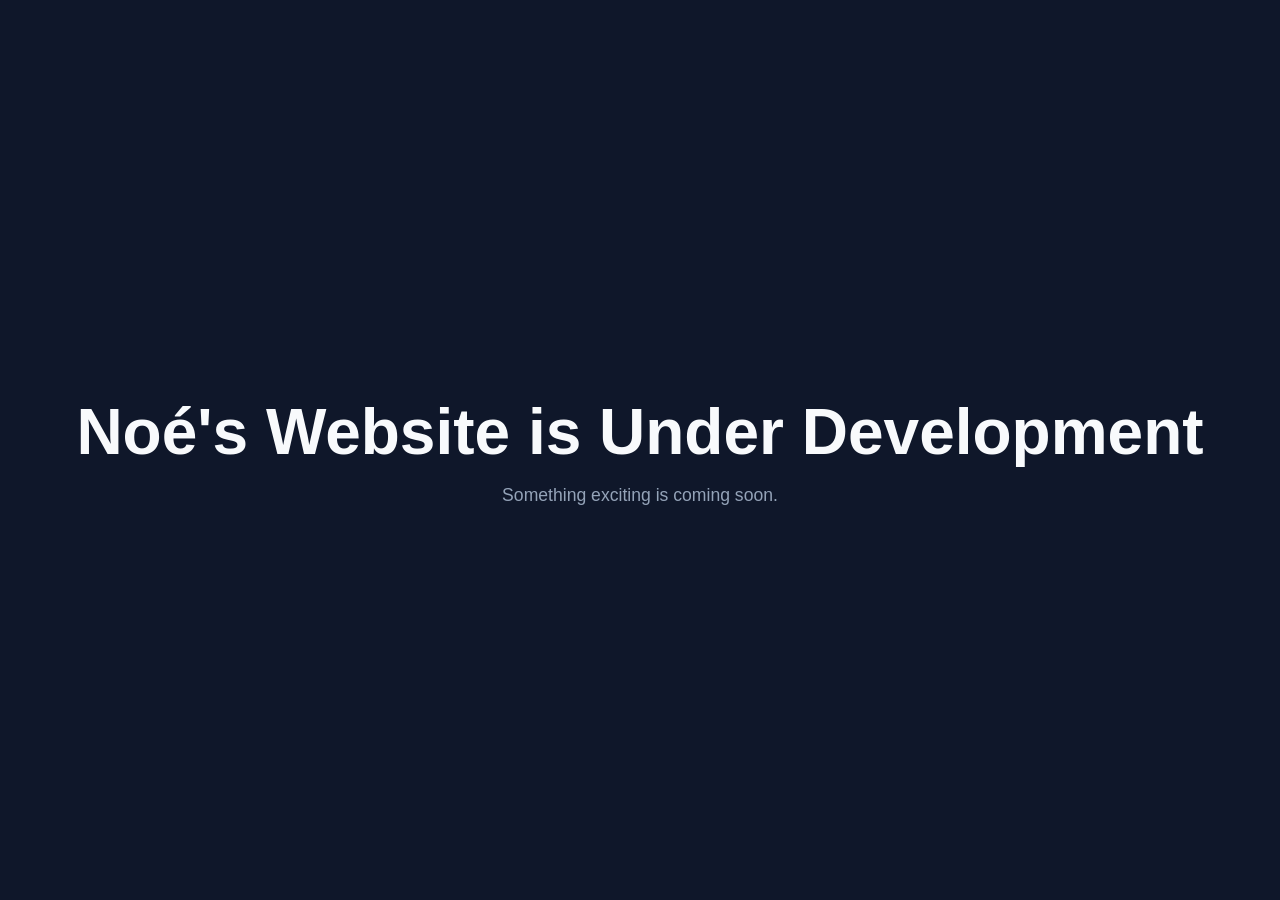
==== index.html @ 448c66d2 "Create initial index.html for Noé's website" ====
<!DOCTYPE html>
<html lang="en">
<head>
  <meta charset="UTF-8" />
  <meta name="viewport" content="width=device-width, initial-scale=1.0" />
  <title>Noé's Website</title>
  <style>
    * {
      margin: 0;
      padding: 0;
      box-sizing: border-box;
    }

    body {
      display: flex;
      justify-content: center;
      align-items: center;
      height: 100vh;
      background: #0f172a;
      color: #f8fafc;
      font-family: Arial, Helvetica, sans-serif;
      text-align: center;
    }

    h1 {
      font-size: clamp(2rem, 6vw, 4rem);
      font-weight: 700;
    }

    p {
      margin-top: 1rem;
      font-size: 1.1rem;
      color: #94a3b8;
    }
  </style>
</head>
<body>
  <main>
    <h1>Noé's Website is Under Development</h1>
    <p>Something exciting is coming soon.</p>
  </main>
</body>
</html>
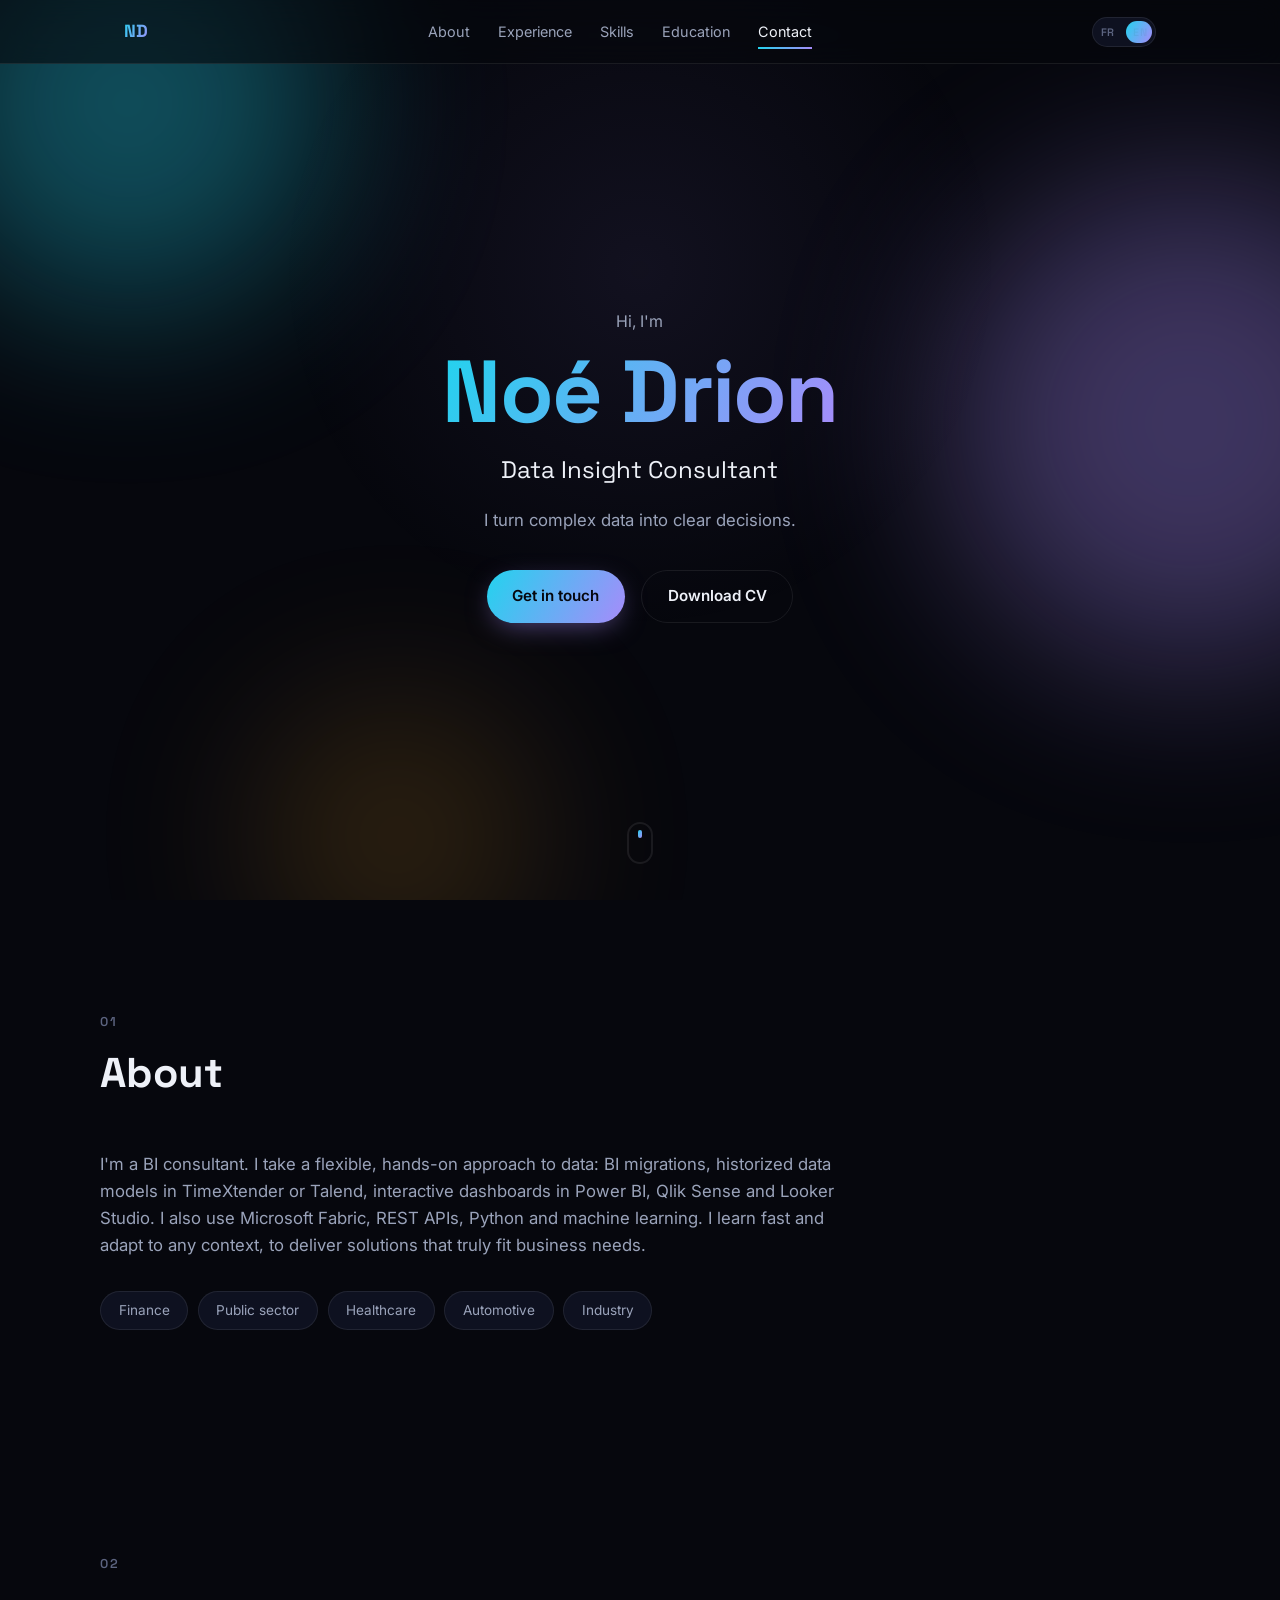
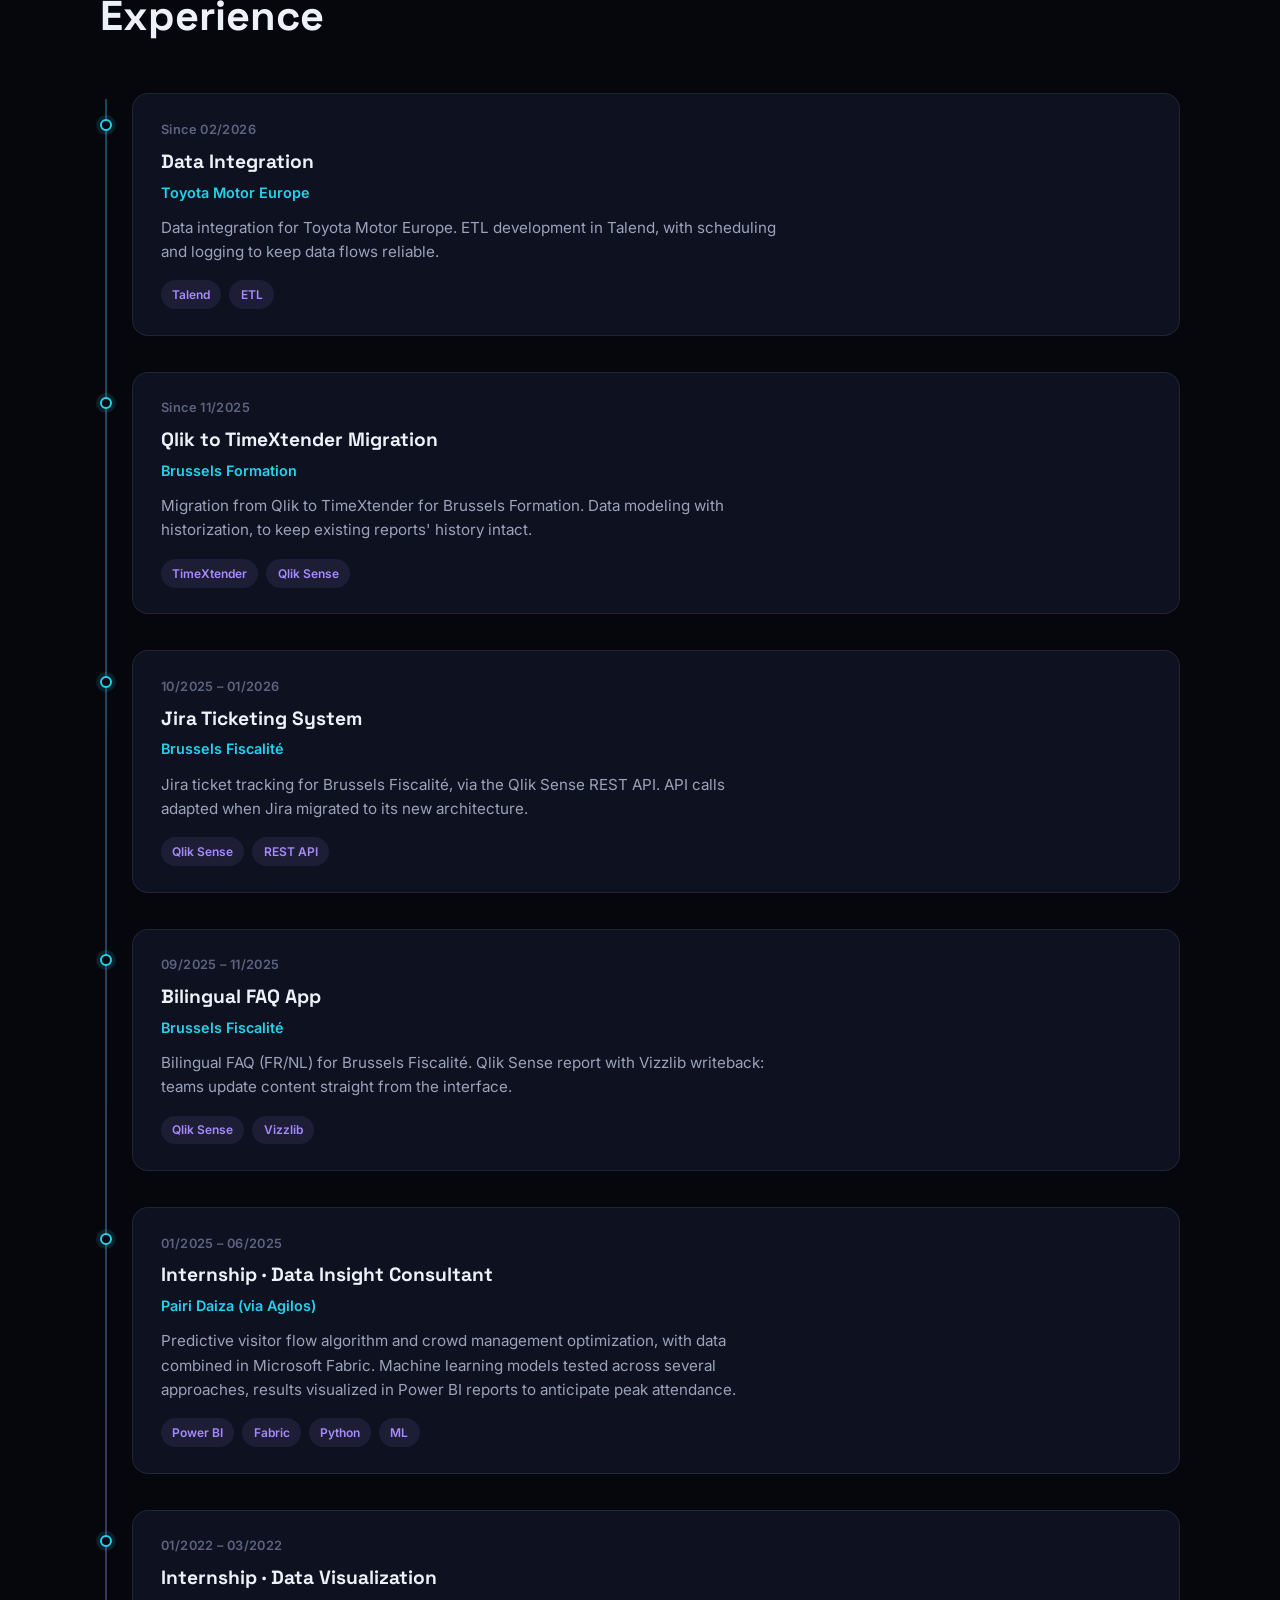
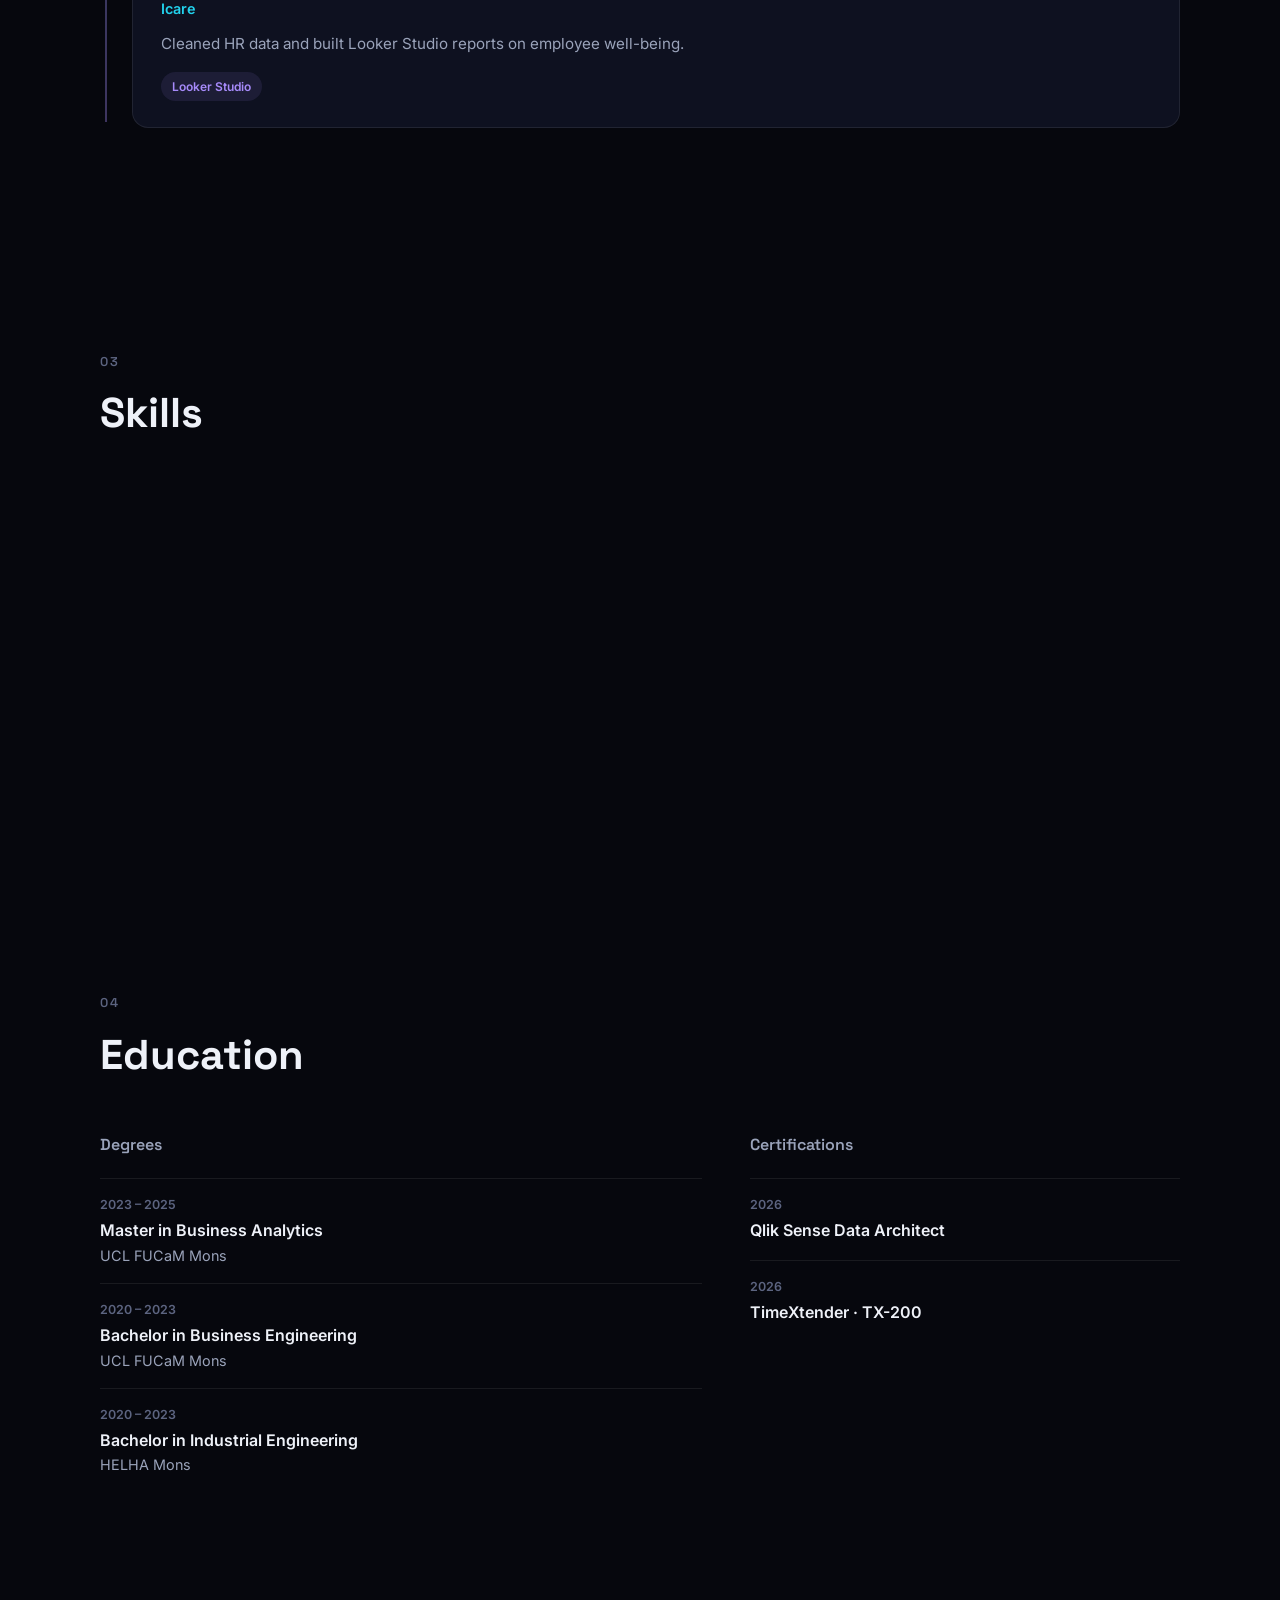
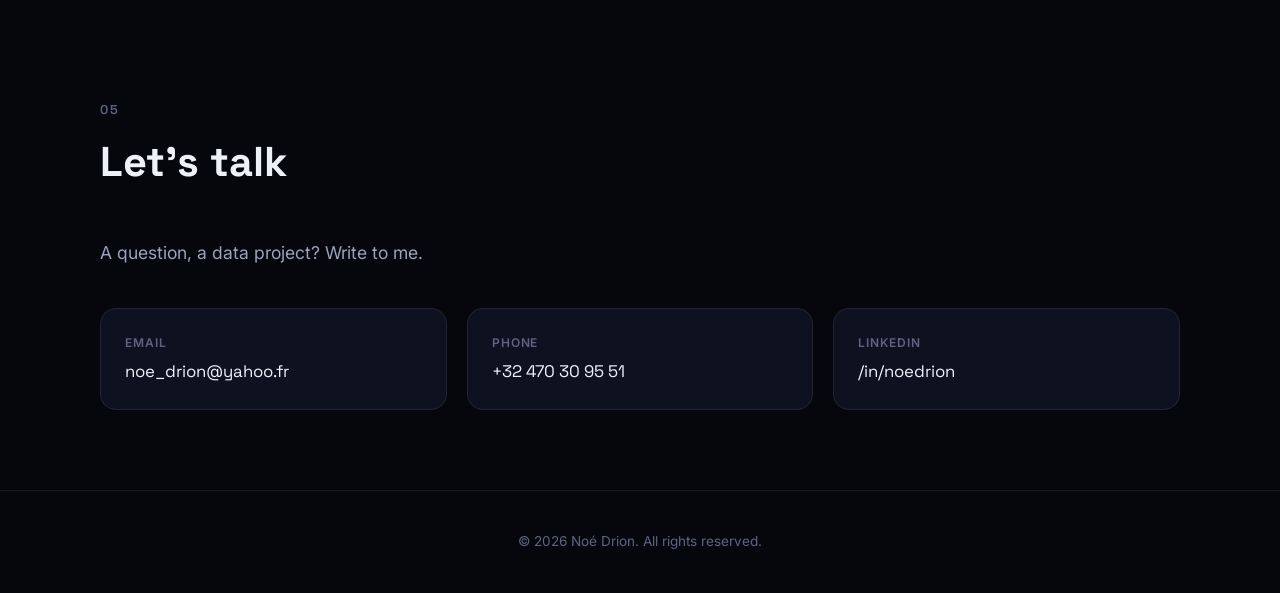
==== commit 4e5bc7a5: "Build CV showcase site with FR/EN toggle Replace the placeholder page with a full portfolio built fr" ====
--- a/index.html
+++ b/index.html
@@ -1,43 +1,349 @@
 <!DOCTYPE html>
-<html lang="en">
+<html lang="fr" data-lang="fr">
 <head>
-  <meta charset="UTF-8" />
-  <meta name="viewport" content="width=device-width, initial-scale=1.0" />
-  <title>Noé's Website</title>
-  <style>
-    * {
-      margin: 0;
-      padding: 0;
-      box-sizing: border-box;
-    }
-
-    body {
-      display: flex;
-      justify-content: center;
-      align-items: center;
-      height: 100vh;
-      background: #0f172a;
-      color: #f8fafc;
-      font-family: Arial, Helvetica, sans-serif;
-      text-align: center;
-    }
-
-    h1 {
-      font-size: clamp(2rem, 6vw, 4rem);
-      font-weight: 700;
-    }
-
-    p {
-      margin-top: 1rem;
-      font-size: 1.1rem;
-      color: #94a3b8;
-    }
-  </style>
+<meta charset="UTF-8" />
+<meta name="viewport" content="width=device-width, initial-scale=1.0" />
+<title>Noé Drion · Data Insight Consultant</title>
+<meta name="description" content="Noé Drion, consultant Data Insight. Power BI, Qlik Sense, TimeXtender, Talend, Microsoft Fabric." />
+<link rel="icon" href="data:,">
+<link rel="preconnect" href="https://fonts.googleapis.com">
+<link rel="preconnect" href="https://fonts.gstatic.com" crossorigin>
+<link href="https://fonts.googleapis.com/css2?family=Space+Grotesk:wght@500;600;700&family=Inter:wght@400;500;600&display=swap" rel="stylesheet">
+<link rel="stylesheet" href="assets/css/style.css">
 </head>
 <body>
-  <main>
-    <h1>Noé's Website is Under Development</h1>
-    <p>Something exciting is coming soon.</p>
-  </main>
+
+<a class="skip-link" href="#main">Skip to content / Aller au contenu</a>
+
+<div class="spotlight" aria-hidden="true"></div>
+<div class="blobs" aria-hidden="true">
+  <span class="blob blob--cyan"></span>
+  <span class="blob blob--violet"></span>
+  <span class="blob blob--amber"></span>
+</div>
+
+<header class="nav" id="top">
+  <div class="nav__inner">
+    <a class="nav__brand" href="#top">ND</a>
+
+    <nav class="nav__links" id="navLinks">
+      <a href="#about"><span class="lang-fr">À propos</span><span class="lang-en">About</span></a>
+      <a href="#experience"><span class="lang-fr">Expérience</span><span class="lang-en">Experience</span></a>
+      <a href="#skills"><span class="lang-fr">Compétences</span><span class="lang-en">Skills</span></a>
+      <a href="#education"><span class="lang-fr">Formation</span><span class="lang-en">Education</span></a>
+      <a href="#contact"><span class="lang-fr">Contact</span><span class="lang-en">Contact</span></a>
+    </nav>
+
+    <div class="nav__actions">
+      <button class="lang-switch" id="langSwitch" type="button" aria-label="Switch language">
+        <span class="lang-switch__thumb" aria-hidden="true"></span>
+        <span class="lang-switch__label">FR</span>
+        <span class="lang-switch__label">EN</span>
+      </button>
+      <button class="nav__burger" id="navBurger" type="button" aria-label="Open menu" aria-expanded="false">
+        <span></span><span></span><span></span>
+      </button>
+    </div>
+  </div>
+</header>
+
+<main id="main">
+
+  <section class="hero">
+    <div class="hero__inner">
+      <p class="hero__eyebrow">
+        <span class="lang-fr">Bonjour, je suis</span>
+        <span class="lang-en">Hi, I'm</span>
+      </p>
+      <h1 class="hero__name">Noé Drion</h1>
+      <p class="hero__role">
+        <span class="lang-fr">Consultant Data Insight</span>
+        <span class="lang-en">Data Insight Consultant</span>
+      </p>
+      <p class="hero__tagline">
+        <span class="lang-fr">Je transforme des données complexes en décisions claires.</span>
+        <span class="lang-en">I turn complex data into clear decisions.</span>
+      </p>
+      <div class="hero__cta">
+        <a class="btn btn--primary" href="#contact">
+          <span class="lang-fr">Me contacter</span>
+          <span class="lang-en">Get in touch</span>
+        </a>
+        <a class="btn btn--ghost" href="assets/cv/Noe-Drion-CV.pdf" download>
+          <span class="lang-fr">Télécharger le CV</span>
+          <span class="lang-en">Download CV</span>
+        </a>
+      </div>
+    </div>
+    <a class="scroll-cue" href="#about" aria-label="Scroll down">
+      <span></span>
+    </a>
+  </section>
+
+  <section class="section" id="about">
+    <div class="section__inner">
+      <p class="section__kicker">01</p>
+      <h2 class="section__title">
+        <span class="lang-fr">À propos</span>
+        <span class="lang-en">About</span>
+      </h2>
+      <p class="about__text lang-fr reveal">
+        Je suis consultant BI. J'ai une approche flexible et concrète de la donnée : migrations BI, modèles de
+        données historisés dans TimeXtender ou Talend, dashboards interactifs dans Power BI, Qlik Sense et
+        Looker Studio. J'utilise aussi Microsoft Fabric, les API REST, Python et le machine learning. J'aime
+        apprendre vite et m'adapter à chaque contexte, pour livrer des solutions qui collent vraiment aux
+        besoins du métier.
+      </p>
+      <p class="about__text lang-en reveal">
+        I'm a BI consultant. I take a flexible, hands-on approach to data: BI migrations, historized data
+        models in TimeXtender or Talend, interactive dashboards in Power BI, Qlik Sense and Looker Studio. I
+        also use Microsoft Fabric, REST APIs, Python and machine learning. I learn fast and adapt to any
+        context, to deliver solutions that truly fit business needs.
+      </p>
+
+      <div class="areas reveal">
+        <span class="area-chip">Finance</span>
+        <span class="area-chip"><span class="lang-fr">Secteur public</span><span class="lang-en">Public sector</span></span>
+        <span class="area-chip"><span class="lang-fr">Santé</span><span class="lang-en">Healthcare</span></span>
+        <span class="area-chip"><span class="lang-fr">Automobile</span><span class="lang-en">Automotive</span></span>
+        <span class="area-chip"><span class="lang-fr">Industrie</span><span class="lang-en">Industry</span></span>
+      </div>
+    </div>
+  </section>
+
+  <section class="section" id="experience">
+    <div class="section__inner">
+      <p class="section__kicker">02</p>
+      <h2 class="section__title">
+        <span class="lang-fr">Expérience</span>
+        <span class="lang-en">Experience</span>
+      </h2>
+
+      <ol class="timeline">
+
+        <li class="timeline__item reveal">
+          <div class="timeline__dot"></div>
+          <div class="tcard">
+            <p class="tcard__period">
+              <span class="lang-fr">Depuis 02/2026</span>
+              <span class="lang-en">Since 02/2026</span>
+            </p>
+            <h3 class="tcard__title">
+              <span class="lang-fr">Intégration de données</span>
+              <span class="lang-en">Data Integration</span>
+            </h3>
+            <p class="tcard__company">Toyota Motor Europe</p>
+            <p class="lang-fr">Intégration de données pour Toyota Motor Europe. Développement de flux ETL dans Talend, avec planification et logging pour fiabiliser le suivi.</p>
+            <p class="lang-en">Data integration for Toyota Motor Europe. ETL development in Talend, with scheduling and logging to keep data flows reliable.</p>
+            <div class="tcard__tags"><span>Talend</span><span>ETL</span></div>
+          </div>
+        </li>
+
+        <li class="timeline__item reveal">
+          <div class="timeline__dot"></div>
+          <div class="tcard">
+            <p class="tcard__period">
+              <span class="lang-fr">Depuis 11/2025</span>
+              <span class="lang-en">Since 11/2025</span>
+            </p>
+            <h3 class="tcard__title">
+              <span class="lang-fr">Migration Qlik vers TimeXtender</span>
+              <span class="lang-en">Qlik to TimeXtender Migration</span>
+            </h3>
+            <p class="tcard__company">Brussels Formation</p>
+            <p class="lang-fr">Migration de Qlik vers TimeXtender pour Brussels Formation. Modélisation des données avec historisation, pour garder l'historique intact dans les rapports existants.</p>
+            <p class="lang-en">Migration from Qlik to TimeXtender for Brussels Formation. Data modeling with historization, to keep existing reports' history intact.</p>
+            <div class="tcard__tags"><span>TimeXtender</span><span>Qlik Sense</span></div>
+          </div>
+        </li>
+
+        <li class="timeline__item reveal">
+          <div class="timeline__dot"></div>
+          <div class="tcard">
+            <p class="tcard__period">10/2025 – 01/2026</p>
+            <h3 class="tcard__title">
+              <span class="lang-fr">Suivi des tickets Jira</span>
+              <span class="lang-en">Jira Ticketing System</span>
+            </h3>
+            <p class="tcard__company">Brussels Fiscalité</p>
+            <p class="lang-fr">Suivi des tickets Jira pour Brussels Fiscalité, via l'API REST de Qlik Sense. Appels API adaptés lors de la migration de Jira vers sa nouvelle architecture.</p>
+            <p class="lang-en">Jira ticket tracking for Brussels Fiscalité, via the Qlik Sense REST API. API calls adapted when Jira migrated to its new architecture.</p>
+            <div class="tcard__tags"><span>Qlik Sense</span><span>REST API</span></div>
+          </div>
+        </li>
+
+        <li class="timeline__item reveal">
+          <div class="timeline__dot"></div>
+          <div class="tcard">
+            <p class="tcard__period">09/2025 – 11/2025</p>
+            <h3 class="tcard__title">
+              <span class="lang-fr">FAQ bilingue</span>
+              <span class="lang-en">Bilingual FAQ App</span>
+            </h3>
+            <p class="tcard__company">Brussels Fiscalité</p>
+            <p class="lang-fr">FAQ bilingue (FR/NL) pour Brussels Fiscalité. Rapport Qlik Sense avec writeback Vizzlib : les équipes mettent à jour le contenu directement depuis l'interface.</p>
+            <p class="lang-en">Bilingual FAQ (FR/NL) for Brussels Fiscalité. Qlik Sense report with Vizzlib writeback: teams update content straight from the interface.</p>
+            <div class="tcard__tags"><span>Qlik Sense</span><span>Vizzlib</span></div>
+          </div>
+        </li>
+
+        <li class="timeline__item reveal">
+          <div class="timeline__dot"></div>
+          <div class="tcard">
+            <p class="tcard__period">01/2025 – 06/2025</p>
+            <h3 class="tcard__title">
+              <span class="lang-fr">Stage · Consultant Data Insight</span>
+              <span class="lang-en">Internship · Data Insight Consultant</span>
+            </h3>
+            <p class="tcard__company">Pairi Daiza <span class="lang-fr">(via Agilos)</span><span class="lang-en">(via Agilos)</span></p>
+            <p class="lang-fr">Algorithme prédictif des flux de visiteurs et optimisation de la gestion des foules, avec des données croisées dans Microsoft Fabric. Modèles de machine learning testés selon plusieurs approches, résultats visualisés dans des rapports Power BI pour anticiper les pics d'affluence.</p>
+            <p class="lang-en">Predictive visitor flow algorithm and crowd management optimization, with data combined in Microsoft Fabric. Machine learning models tested across several approaches, results visualized in Power BI reports to anticipate peak attendance.</p>
+            <div class="tcard__tags"><span>Power BI</span><span>Fabric</span><span>Python</span><span>ML</span></div>
+          </div>
+        </li>
+
+        <li class="timeline__item reveal">
+          <div class="timeline__dot"></div>
+          <div class="tcard">
+            <p class="tcard__period">01/2022 – 03/2022</p>
+            <h3 class="tcard__title">
+              <span class="lang-fr">Stage · Data Visualisation</span>
+              <span class="lang-en">Internship · Data Visualization</span>
+            </h3>
+            <p class="tcard__company">Icare</p>
+            <p class="lang-fr">Nettoyage de données RH et création de rapports Looker Studio sur le bien-être des employés.</p>
+            <p class="lang-en">Cleaned HR data and built Looker Studio reports on employee well-being.</p>
+            <div class="tcard__tags"><span>Looker Studio</span></div>
+          </div>
+        </li>
+
+      </ol>
+    </div>
+  </section>
+
+  <section class="section" id="skills">
+    <div class="section__inner">
+      <p class="section__kicker">03</p>
+      <h2 class="section__title">
+        <span class="lang-fr">Compétences</span>
+        <span class="lang-en">Skills</span>
+      </h2>
+
+      <div class="skills-grid">
+        <div class="skills-col reveal">
+          <h3><span class="lang-fr">Outils</span><span class="lang-en">Tools</span></h3>
+          <div class="tag-cloud">
+            <span>Power BI</span><span>Microsoft Fabric</span><span>TimeXtender</span>
+            <span>Qlik Sense</span><span>Talend</span><span>Looker Studio</span>
+            <span>Python</span><span>SQL</span><span>DAX</span><span>Git</span>
+          </div>
+        </div>
+        <div class="skills-col reveal">
+          <h3><span class="lang-fr">Savoir-être</span><span class="lang-en">Personal skills</span></h3>
+          <div class="tag-cloud">
+            <span><span class="lang-fr">Adaptabilité</span><span class="lang-en">Adaptability</span></span>
+            <span><span class="lang-fr">Esprit d'analyse</span><span class="lang-en">Analytical thinking</span></span>
+            <span><span class="lang-fr">Esprit critique</span><span class="lang-en">Critical thinking</span></span>
+            <span><span class="lang-fr">Résolution de problèmes</span><span class="lang-en">Problem solving</span></span>
+            <span><span class="lang-fr">Communication</span><span class="lang-en">Communication</span></span>
+          </div>
+        </div>
+        <div class="skills-col reveal">
+          <h3><span class="lang-fr">Langues</span><span class="lang-en">Languages</span></h3>
+          <div class="tag-cloud">
+            <span><span class="lang-fr">Français — natif</span><span class="lang-en">French — native</span></span>
+            <span><span class="lang-fr">Anglais — courant</span><span class="lang-en">English — fluent</span></span>
+          </div>
+        </div>
+      </div>
+    </div>
+  </section>
+
+  <section class="section" id="education">
+    <div class="section__inner">
+      <p class="section__kicker">04</p>
+      <h2 class="section__title">
+        <span class="lang-fr">Formation</span>
+        <span class="lang-en">Education</span>
+      </h2>
+
+      <div class="edu-grid">
+        <div class="edu-col reveal">
+          <h3><span class="lang-fr">Diplômes</span><span class="lang-en">Degrees</span></h3>
+          <ul class="edu-list">
+            <li>
+              <p class="edu-list__period">2023 – 2025</p>
+              <p class="edu-list__title"><span class="lang-fr">Master en Business Analytics</span><span class="lang-en">Master in Business Analytics</span></p>
+              <p class="edu-list__school">UCL FUCaM Mons</p>
+            </li>
+            <li>
+              <p class="edu-list__period">2020 – 2023</p>
+              <p class="edu-list__title"><span class="lang-fr">Bachelier en Ingénierie de gestion</span><span class="lang-en">Bachelor in Business Engineering</span></p>
+              <p class="edu-list__school">UCL FUCaM Mons</p>
+            </li>
+            <li>
+              <p class="edu-list__period">2020 – 2023</p>
+              <p class="edu-list__title"><span class="lang-fr">Bachelier en Ingénierie industrielle</span><span class="lang-en">Bachelor in Industrial Engineering</span></p>
+              <p class="edu-list__school">HELHA Mons</p>
+            </li>
+          </ul>
+        </div>
+
+        <div class="edu-col reveal">
+          <h3><span class="lang-fr">Certifications</span><span class="lang-en">Certifications</span></h3>
+          <ul class="edu-list">
+            <li>
+              <p class="edu-list__period">2026</p>
+              <p class="edu-list__title">Qlik Sense Data Architect</p>
+            </li>
+            <li>
+              <p class="edu-list__period">2026</p>
+              <p class="edu-list__title">TimeXtender · TX-200</p>
+            </li>
+          </ul>
+        </div>
+      </div>
+    </div>
+  </section>
+
+  <section class="section section--contact" id="contact">
+    <div class="section__inner">
+      <p class="section__kicker">05</p>
+      <h2 class="section__title">
+        <span class="lang-fr">Discutons</span>
+        <span class="lang-en">Let's talk</span>
+      </h2>
+      <p class="contact__text reveal">
+        <span class="lang-fr">Une question, un projet data ? Écrivez-moi.</span>
+        <span class="lang-en">A question, a data project? Write to me.</span>
+      </p>
+
+      <div class="contact__grid reveal">
+        <a class="contact__card" href="mailto:noe_drion@yahoo.fr">
+          <span class="contact__label">Email</span>
+          <span class="contact__value">noe_drion@yahoo.fr</span>
+        </a>
+        <a class="contact__card" href="tel:+32470309551">
+          <span class="contact__label"><span class="lang-fr">Téléphone</span><span class="lang-en">Phone</span></span>
+          <span class="contact__value">+32 470 30 95 51</span>
+        </a>
+        <a class="contact__card" href="https://www.linkedin.com/in/noedrion/" target="_blank" rel="noopener noreferrer">
+          <span class="contact__label">LinkedIn</span>
+          <span class="contact__value">/in/noedrion</span>
+        </a>
+      </div>
+    </div>
+  </section>
+
+</main>
+
+<footer class="footer">
+  <p>&copy; 2026 Noé Drion.
+    <span class="lang-fr">Tous droits réservés.</span>
+    <span class="lang-en">All rights reserved.</span>
+  </p>
+</footer>
+
+<script src="assets/js/main.js"></script>
 </body>
 </html>
--- a/assets/css/style.css
+++ b/assets/css/style.css
@@ -0,0 +1,797 @@
+/* ---------- Reset & base ---------- */
+*,
+*::before,
+*::after {
+  margin: 0;
+  padding: 0;
+  box-sizing: border-box;
+}
+
+:root {
+  --bg: #06070d;
+  --bg-elevated: #0e1120;
+  --border: rgba(255, 255, 255, 0.08);
+  --text: #eef1f8;
+  --text-dim: #9aa3ba;
+  --text-faint: #5c6480;
+  --cyan: #22d3ee;
+  --violet: #a78bfa;
+  --amber: #f5a524;
+  --gradient: linear-gradient(120deg, var(--cyan), var(--violet));
+  --radius: 16px;
+  --maxw: 1080px;
+  --font-display: "Space Grotesk", "Inter", sans-serif;
+  --font-body: "Inter", sans-serif;
+}
+
+html {
+  scroll-behavior: smooth;
+}
+
+@media (prefers-reduced-motion: reduce) {
+  html {
+    scroll-behavior: auto;
+  }
+  *,
+  *::before,
+  *::after {
+    animation-duration: 0.001ms !important;
+    animation-iteration-count: 1 !important;
+    transition-duration: 0.001ms !important;
+    scroll-behavior: auto !important;
+  }
+}
+
+body {
+  background: var(--bg);
+  color: var(--text);
+  font-family: var(--font-body);
+  line-height: 1.6;
+  overflow-x: hidden;
+}
+
+::selection {
+  background: var(--violet);
+  color: #0a0a12;
+}
+
+a {
+  color: inherit;
+  text-decoration: none;
+}
+
+ul, ol {
+  list-style: none;
+}
+
+img {
+  max-width: 100%;
+  display: block;
+}
+
+/* thin accent scrollbar */
+::-webkit-scrollbar {
+  width: 10px;
+}
+::-webkit-scrollbar-track {
+  background: var(--bg);
+}
+::-webkit-scrollbar-thumb {
+  background: linear-gradient(var(--cyan), var(--violet));
+  border-radius: 10px;
+  border: 2px solid var(--bg);
+}
+
+/* ---------- Language toggle ---------- */
+html[data-lang="fr"] .lang-en { display: none; }
+html[data-lang="en"] .lang-fr { display: none; }
+
+/* ---------- Accessibility ---------- */
+.skip-link {
+  position: absolute;
+  top: -100%;
+  left: 1rem;
+  background: var(--cyan);
+  color: #06070d;
+  padding: 0.6rem 1rem;
+  border-radius: 8px;
+  font-weight: 600;
+  z-index: 1000;
+  transition: top 0.2s ease;
+}
+.skip-link:focus {
+  top: 1rem;
+}
+
+:focus-visible {
+  outline: 2px solid var(--cyan);
+  outline-offset: 3px;
+  border-radius: 4px;
+}
+
+/* ---------- Ambient background ---------- */
+.spotlight {
+  position: fixed;
+  inset: 0;
+  pointer-events: none;
+  z-index: 1;
+  background: radial-gradient(
+    600px circle at var(--x, 50%) var(--y, 30%),
+    rgba(167, 139, 250, 0.08),
+    transparent 60%
+  );
+}
+
+.blobs {
+  position: fixed;
+  inset: 0;
+  z-index: 0;
+  overflow: hidden;
+  pointer-events: none;
+}
+
+.blob {
+  position: absolute;
+  border-radius: 50%;
+  filter: blur(90px);
+  opacity: 0.35;
+  will-change: transform;
+}
+
+.blob--cyan {
+  width: 32vw;
+  height: 32vw;
+  top: -8vw;
+  left: -6vw;
+  background: var(--cyan);
+  animation: drift1 26s ease-in-out infinite;
+}
+
+.blob--violet {
+  width: 38vw;
+  height: 38vw;
+  top: 20vh;
+  right: -12vw;
+  background: var(--violet);
+  animation: drift2 32s ease-in-out infinite;
+}
+
+.blob--amber {
+  width: 22vw;
+  height: 22vw;
+  bottom: -6vw;
+  left: 20vw;
+  background: var(--amber);
+  opacity: 0.18;
+  animation: drift3 22s ease-in-out infinite;
+}
+
+@keyframes drift1 {
+  0%, 100% { transform: translate(0, 0); }
+  50% { transform: translate(6vw, 8vh); }
+}
+@keyframes drift2 {
+  0%, 100% { transform: translate(0, 0); }
+  50% { transform: translate(-7vw, 6vh); }
+}
+@keyframes drift3 {
+  0%, 100% { transform: translate(0, 0) scale(1); }
+  50% { transform: translate(4vw, -5vh) scale(1.15); }
+}
+
+/* ---------- Nav ---------- */
+.nav {
+  position: fixed;
+  top: 0;
+  left: 0;
+  right: 0;
+  z-index: 100;
+  background: rgba(6, 7, 13, 0.6);
+  backdrop-filter: blur(14px);
+  -webkit-backdrop-filter: blur(14px);
+  border-bottom: 1px solid var(--border);
+}
+
+.nav__inner {
+  max-width: var(--maxw);
+  margin: 0 auto;
+  padding: 1rem 1.5rem;
+  display: flex;
+  align-items: center;
+  justify-content: space-between;
+  gap: 1rem;
+}
+
+.nav__brand {
+  font-family: var(--font-display);
+  font-weight: 700;
+  font-size: 1.1rem;
+  background: var(--gradient);
+  -webkit-background-clip: text;
+  background-clip: text;
+  color: transparent;
+}
+
+.nav__links {
+  display: flex;
+  gap: 1.75rem;
+  font-size: 0.9rem;
+  color: var(--text-dim);
+}
+
+.nav__links a {
+  position: relative;
+  padding: 0.25rem 0;
+  transition: color 0.2s ease;
+}
+
+.nav__links a::after {
+  content: "";
+  position: absolute;
+  left: 0;
+  bottom: -2px;
+  width: 0;
+  height: 2px;
+  background: var(--gradient);
+  transition: width 0.25s ease;
+}
+
+.nav__links a:hover,
+.nav__links a.is-active {
+  color: var(--text);
+}
+
+.nav__links a:hover::after,
+.nav__links a.is-active::after {
+  width: 100%;
+}
+
+.nav__actions {
+  display: flex;
+  align-items: center;
+  gap: 0.75rem;
+}
+
+/* language pill switch */
+.lang-switch {
+  position: relative;
+  display: inline-flex;
+  align-items: center;
+  width: 64px;
+  height: 30px;
+  padding: 0 8px;
+  justify-content: space-between;
+  border-radius: 999px;
+  border: 1px solid var(--border);
+  background: var(--bg-elevated);
+  cursor: pointer;
+  font-family: var(--font-display);
+  font-size: 0.68rem;
+  font-weight: 600;
+  letter-spacing: 0.03em;
+  color: var(--text-faint);
+}
+
+.lang-switch__label {
+  z-index: 1;
+  transition: color 0.25s ease;
+}
+
+.lang-switch__thumb {
+  position: absolute;
+  top: 3px;
+  left: 3px;
+  width: 26px;
+  height: 22px;
+  border-radius: 999px;
+  background: var(--gradient);
+  transition: transform 0.28s cubic-bezier(0.65, 0, 0.35, 1);
+}
+
+html[data-lang="en"] .lang-switch__thumb {
+  transform: translateX(30px);
+}
+
+html[data-lang="fr"] .lang-switch__label:first-of-type,
+html[data-lang="en"] .lang-switch__label:last-of-type {
+  color: var(--bg);
+  mix-blend-mode: difference;
+}
+
+/* burger (mobile) */
+.nav__burger {
+  display: none;
+  flex-direction: column;
+  justify-content: center;
+  gap: 5px;
+  width: 34px;
+  height: 34px;
+  background: none;
+  border: none;
+  cursor: pointer;
+}
+
+.nav__burger span {
+  display: block;
+  height: 2px;
+  background: var(--text);
+  border-radius: 2px;
+  transition: transform 0.25s ease, opacity 0.25s ease;
+}
+
+/* ---------- Buttons ---------- */
+.btn {
+  display: inline-flex;
+  align-items: center;
+  justify-content: center;
+  padding: 0.85rem 1.6rem;
+  border-radius: 999px;
+  font-weight: 600;
+  font-size: 0.95rem;
+  transition: transform 0.2s ease, box-shadow 0.2s ease, background 0.2s ease;
+}
+
+.btn--primary {
+  background: var(--gradient);
+  color: #06070d;
+  box-shadow: 0 8px 28px -8px rgba(167, 139, 250, 0.55);
+}
+
+.btn--primary:hover {
+  transform: translateY(-2px);
+  box-shadow: 0 12px 32px -6px rgba(167, 139, 250, 0.7);
+}
+
+.btn--ghost {
+  border: 1px solid var(--border);
+  color: var(--text);
+}
+
+.btn--ghost:hover {
+  border-color: var(--cyan);
+  transform: translateY(-2px);
+  background: rgba(34, 211, 238, 0.06);
+}
+
+/* ---------- Hero ---------- */
+.hero {
+  position: relative;
+  z-index: 2;
+  min-height: 100vh;
+  display: flex;
+  align-items: center;
+  justify-content: center;
+  padding: 6rem 1.5rem 4rem;
+}
+
+.hero__inner {
+  max-width: 760px;
+  text-align: center;
+}
+
+.hero__eyebrow {
+  color: var(--text-dim);
+  font-size: 1rem;
+  margin-bottom: 0.75rem;
+}
+
+.hero__name {
+  font-family: var(--font-display);
+  font-size: clamp(2.75rem, 8vw, 5.5rem);
+  font-weight: 700;
+  line-height: 1.05;
+  background: var(--gradient);
+  -webkit-background-clip: text;
+  background-clip: text;
+  color: transparent;
+  letter-spacing: -0.02em;
+}
+
+.hero__role {
+  font-family: var(--font-display);
+  font-size: clamp(1.1rem, 2.4vw, 1.5rem);
+  margin-top: 0.75rem;
+  color: var(--text);
+}
+
+.hero__tagline {
+  margin-top: 1.1rem;
+  color: var(--text-dim);
+  font-size: 1.05rem;
+  max-width: 44ch;
+  margin-left: auto;
+  margin-right: auto;
+}
+
+.hero__cta {
+  margin-top: 2.25rem;
+  display: flex;
+  gap: 1rem;
+  justify-content: center;
+  flex-wrap: wrap;
+}
+
+.scroll-cue {
+  position: absolute;
+  bottom: 2.25rem;
+  left: 50%;
+  transform: translateX(-50%);
+  width: 26px;
+  height: 42px;
+  border: 2px solid var(--border);
+  border-radius: 14px;
+}
+
+.scroll-cue span {
+  display: block;
+  width: 4px;
+  height: 8px;
+  margin: 6px auto 0;
+  border-radius: 3px;
+  background: var(--gradient);
+  animation: scrollcue 1.8s ease infinite;
+}
+
+@keyframes scrollcue {
+  0% { transform: translateY(0); opacity: 1; }
+  70% { transform: translateY(14px); opacity: 0; }
+  100% { opacity: 0; }
+}
+
+/* ---------- Sections ---------- */
+.section {
+  position: relative;
+  z-index: 2;
+  padding: 7rem 1.5rem;
+}
+
+.section__inner {
+  max-width: var(--maxw);
+  margin: 0 auto;
+}
+
+.section__kicker {
+  font-family: var(--font-display);
+  color: var(--text-faint);
+  font-weight: 600;
+  letter-spacing: 0.15em;
+  font-size: 0.8rem;
+  margin-bottom: 0.5rem;
+}
+
+.section__title {
+  font-family: var(--font-display);
+  font-size: clamp(1.8rem, 4vw, 2.6rem);
+  font-weight: 700;
+  margin-bottom: 2.75rem;
+}
+
+/* reveal-on-scroll */
+.reveal {
+  opacity: 0;
+  transform: translateY(24px);
+  transition: opacity 0.7s ease, transform 0.7s ease;
+}
+
+.reveal.is-visible {
+  opacity: 1;
+  transform: translateY(0);
+}
+
+/* ---------- About ---------- */
+.about__text {
+  max-width: 68ch;
+  color: var(--text-dim);
+  font-size: 1.05rem;
+}
+
+.areas {
+  display: flex;
+  flex-wrap: wrap;
+  gap: 0.6rem;
+  margin-top: 2rem;
+}
+
+.area-chip {
+  padding: 0.5rem 1.1rem;
+  border-radius: 999px;
+  border: 1px solid var(--border);
+  font-size: 0.85rem;
+  color: var(--text-dim);
+  background: var(--bg-elevated);
+  transition: border-color 0.2s ease, color 0.2s ease, transform 0.2s ease;
+}
+
+.area-chip:hover {
+  border-color: var(--cyan);
+  color: var(--text);
+  transform: translateY(-2px);
+}
+
+/* ---------- Timeline ---------- */
+.timeline {
+  position: relative;
+  padding-left: 2rem;
+}
+
+.timeline::before {
+  content: "";
+  position: absolute;
+  left: 5px;
+  top: 6px;
+  bottom: 6px;
+  width: 2px;
+  background: linear-gradient(var(--cyan), var(--violet));
+  opacity: 0.35;
+}
+
+.timeline__item {
+  position: relative;
+  margin-bottom: 2.25rem;
+}
+
+.timeline__item:last-child {
+  margin-bottom: 0;
+}
+
+.timeline__dot {
+  position: absolute;
+  left: -2rem;
+  top: 1.6rem;
+  width: 12px;
+  height: 12px;
+  border-radius: 50%;
+  background: var(--bg);
+  border: 2px solid var(--cyan);
+  box-shadow: 0 0 0 4px rgba(34, 211, 238, 0.12);
+}
+
+.tcard {
+  background: var(--bg-elevated);
+  border: 1px solid var(--border);
+  border-radius: var(--radius);
+  padding: 1.6rem 1.75rem;
+  transition: transform 0.25s ease, border-color 0.25s ease, box-shadow 0.25s ease;
+  transform-style: preserve-3d;
+}
+
+.tcard:hover {
+  border-color: rgba(167, 139, 250, 0.4);
+  box-shadow: 0 16px 40px -20px rgba(34, 211, 238, 0.35);
+}
+
+.tcard__period {
+  font-size: 0.8rem;
+  color: var(--text-faint);
+  font-weight: 600;
+  letter-spacing: 0.03em;
+  margin-bottom: 0.4rem;
+}
+
+.tcard__title {
+  font-family: var(--font-display);
+  font-size: 1.2rem;
+  margin-bottom: 0.2rem;
+}
+
+.tcard__company {
+  color: var(--cyan);
+  font-size: 0.9rem;
+  font-weight: 600;
+  margin-bottom: 0.75rem;
+}
+
+.tcard p:not(.tcard__period):not(.tcard__company) {
+  color: var(--text-dim);
+  font-size: 0.95rem;
+  max-width: 62ch;
+}
+
+.tcard__tags {
+  display: flex;
+  flex-wrap: wrap;
+  gap: 0.5rem;
+  margin-top: 1rem;
+}
+
+.tcard__tags span {
+  font-size: 0.75rem;
+  padding: 0.3rem 0.7rem;
+  border-radius: 999px;
+  background: rgba(167, 139, 250, 0.1);
+  color: var(--violet);
+  font-weight: 600;
+}
+
+/* ---------- Skills ---------- */
+.skills-grid {
+  display: grid;
+  grid-template-columns: repeat(3, 1fr);
+  gap: 2.5rem;
+}
+
+.skills-col h3 {
+  font-family: var(--font-display);
+  font-size: 1rem;
+  color: var(--text-dim);
+  margin-bottom: 1rem;
+  font-weight: 600;
+}
+
+.tag-cloud {
+  display: flex;
+  flex-wrap: wrap;
+  gap: 0.6rem;
+}
+
+.tag-cloud span {
+  padding: 0.5rem 1rem;
+  border-radius: 10px;
+  background: var(--bg-elevated);
+  border: 1px solid var(--border);
+  font-size: 0.85rem;
+  transition: transform 0.2s ease, border-color 0.2s ease, background 0.2s ease;
+}
+
+.tag-cloud span:hover {
+  transform: translateY(-3px);
+  border-color: var(--cyan);
+  background: rgba(34, 211, 238, 0.08);
+}
+
+/* ---------- Education ---------- */
+.edu-grid {
+  display: grid;
+  grid-template-columns: 1.4fr 1fr;
+  gap: 3rem;
+}
+
+.edu-col h3 {
+  font-family: var(--font-display);
+  font-size: 1rem;
+  color: var(--text-dim);
+  margin-bottom: 1.25rem;
+  font-weight: 600;
+}
+
+.edu-list li {
+  padding: 1rem 0;
+  border-top: 1px solid var(--border);
+}
+
+.edu-list li:last-child {
+  padding-bottom: 0;
+}
+
+.edu-list__period {
+  font-size: 0.78rem;
+  color: var(--text-faint);
+  font-weight: 600;
+  margin-bottom: 0.2rem;
+}
+
+.edu-list__title {
+  font-weight: 600;
+}
+
+.edu-list__school {
+  color: var(--text-dim);
+  font-size: 0.9rem;
+}
+
+/* ---------- Contact ---------- */
+.section--contact {
+  padding-bottom: 5rem;
+}
+
+.contact__text {
+  color: var(--text-dim);
+  font-size: 1.1rem;
+  margin-bottom: 2.5rem;
+}
+
+.contact__grid {
+  display: grid;
+  grid-template-columns: repeat(3, 1fr);
+  gap: 1.25rem;
+}
+
+.contact__card {
+  display: flex;
+  flex-direction: column;
+  gap: 0.4rem;
+  padding: 1.5rem;
+  border-radius: var(--radius);
+  border: 1px solid var(--border);
+  background: var(--bg-elevated);
+  transition: transform 0.25s ease, border-color 0.25s ease;
+}
+
+.contact__card:hover {
+  transform: translateY(-4px);
+  border-color: var(--cyan);
+}
+
+.contact__label {
+  font-size: 0.75rem;
+  color: var(--text-faint);
+  font-weight: 600;
+  letter-spacing: 0.08em;
+  text-transform: uppercase;
+}
+
+.contact__value {
+  font-family: var(--font-display);
+  font-size: 1.05rem;
+  word-break: break-word;
+}
+
+/* ---------- Footer ---------- */
+.footer {
+  position: relative;
+  z-index: 2;
+  text-align: center;
+  padding: 2.5rem 1.5rem;
+  color: var(--text-faint);
+  font-size: 0.85rem;
+  border-top: 1px solid var(--border);
+}
+
+/* ---------- Responsive ---------- */
+@media (max-width: 860px) {
+  .skills-grid {
+    grid-template-columns: 1fr;
+    gap: 2rem;
+  }
+  .edu-grid {
+    grid-template-columns: 1fr;
+    gap: 2.5rem;
+  }
+  .contact__grid {
+    grid-template-columns: 1fr;
+  }
+}
+
+@media (max-width: 720px) {
+  .nav__links {
+    position: fixed;
+    top: 64px;
+    left: 0;
+    right: 0;
+    flex-direction: column;
+    gap: 0;
+    background: rgba(6, 7, 13, 0.97);
+    backdrop-filter: blur(14px);
+    border-bottom: 1px solid var(--border);
+    max-height: 0;
+    overflow: hidden;
+    transition: max-height 0.3s ease;
+  }
+
+  .nav__links.is-open {
+    max-height: 340px;
+  }
+
+  .nav__links a {
+    padding: 1rem 1.5rem;
+    border-top: 1px solid var(--border);
+  }
+
+  .nav__burger {
+    display: flex;
+  }
+
+  .nav__burger.is-open span:nth-child(1) {
+    transform: translateY(7px) rotate(45deg);
+  }
+  .nav__burger.is-open span:nth-child(2) {
+    opacity: 0;
+  }
+  .nav__burger.is-open span:nth-child(3) {
+    transform: translateY(-7px) rotate(-45deg);
+  }
+
+  .section {
+    padding: 5rem 1.25rem;
+  }
+}
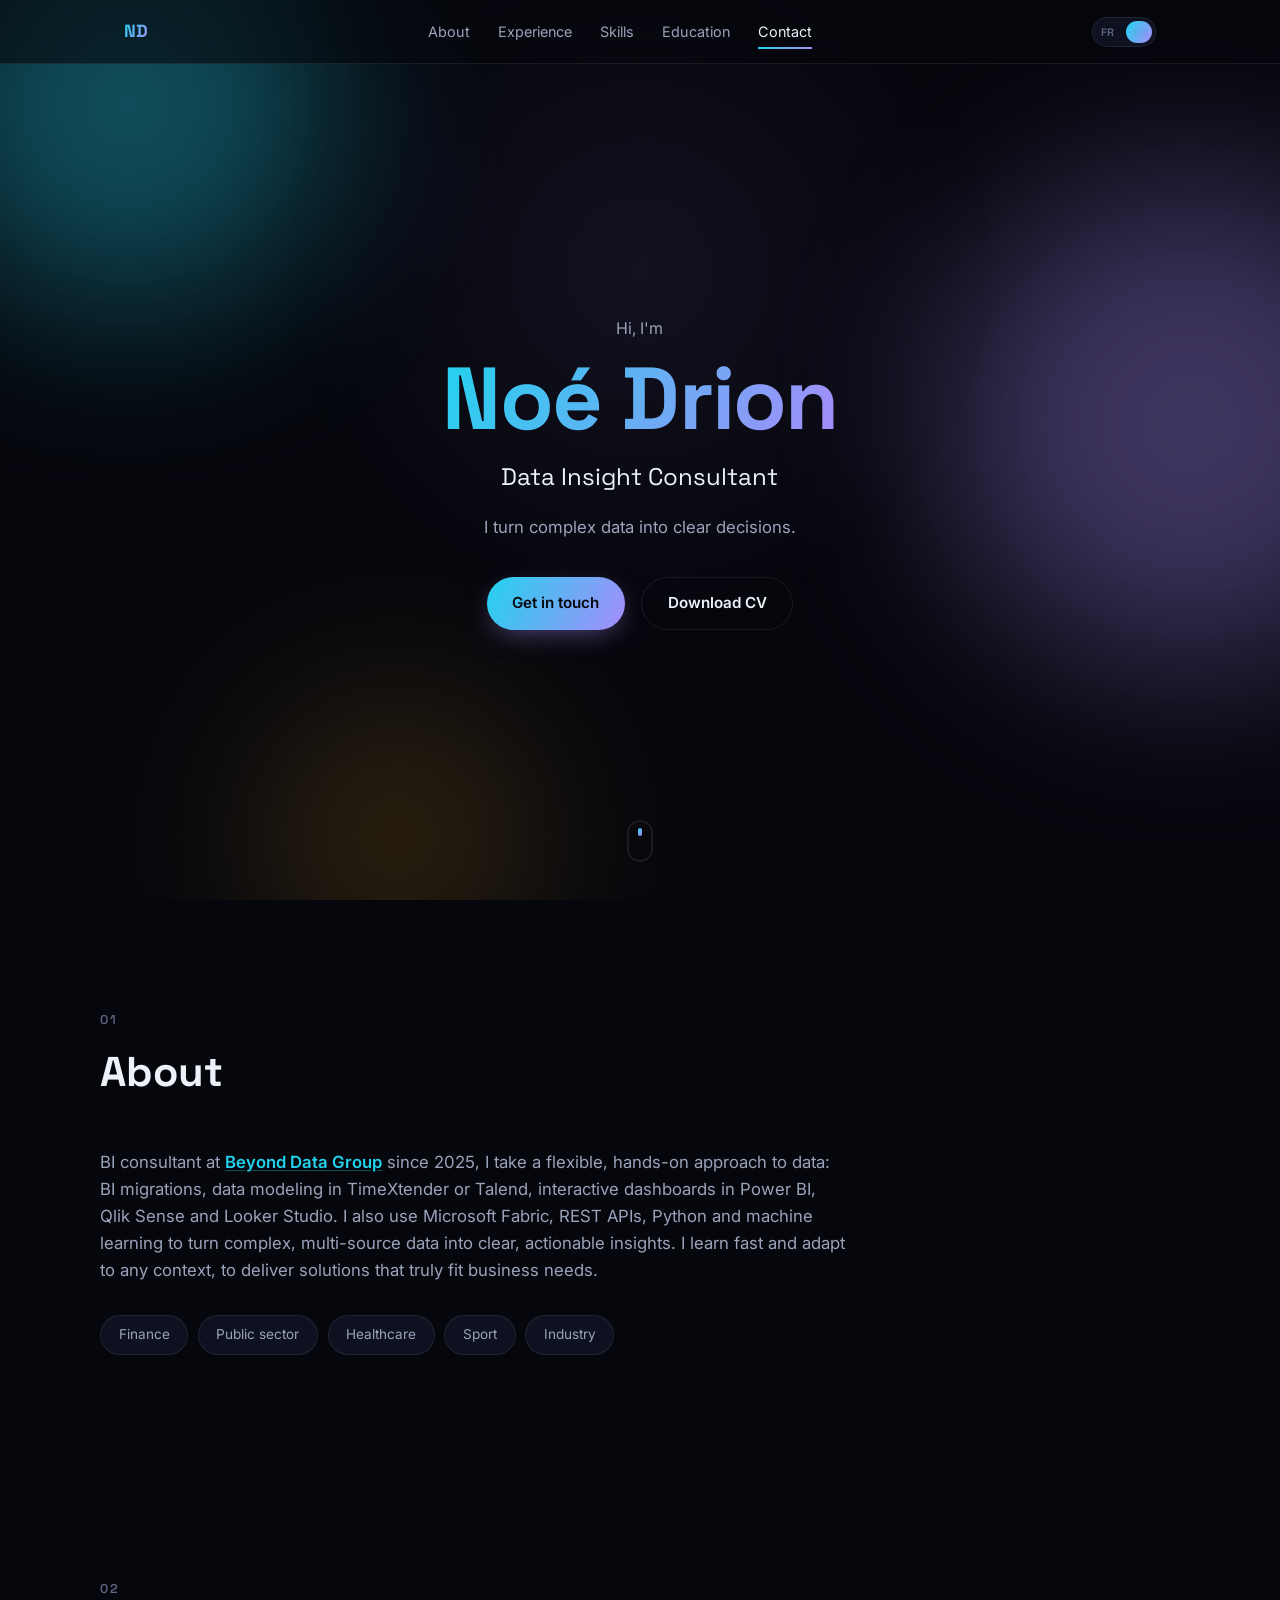
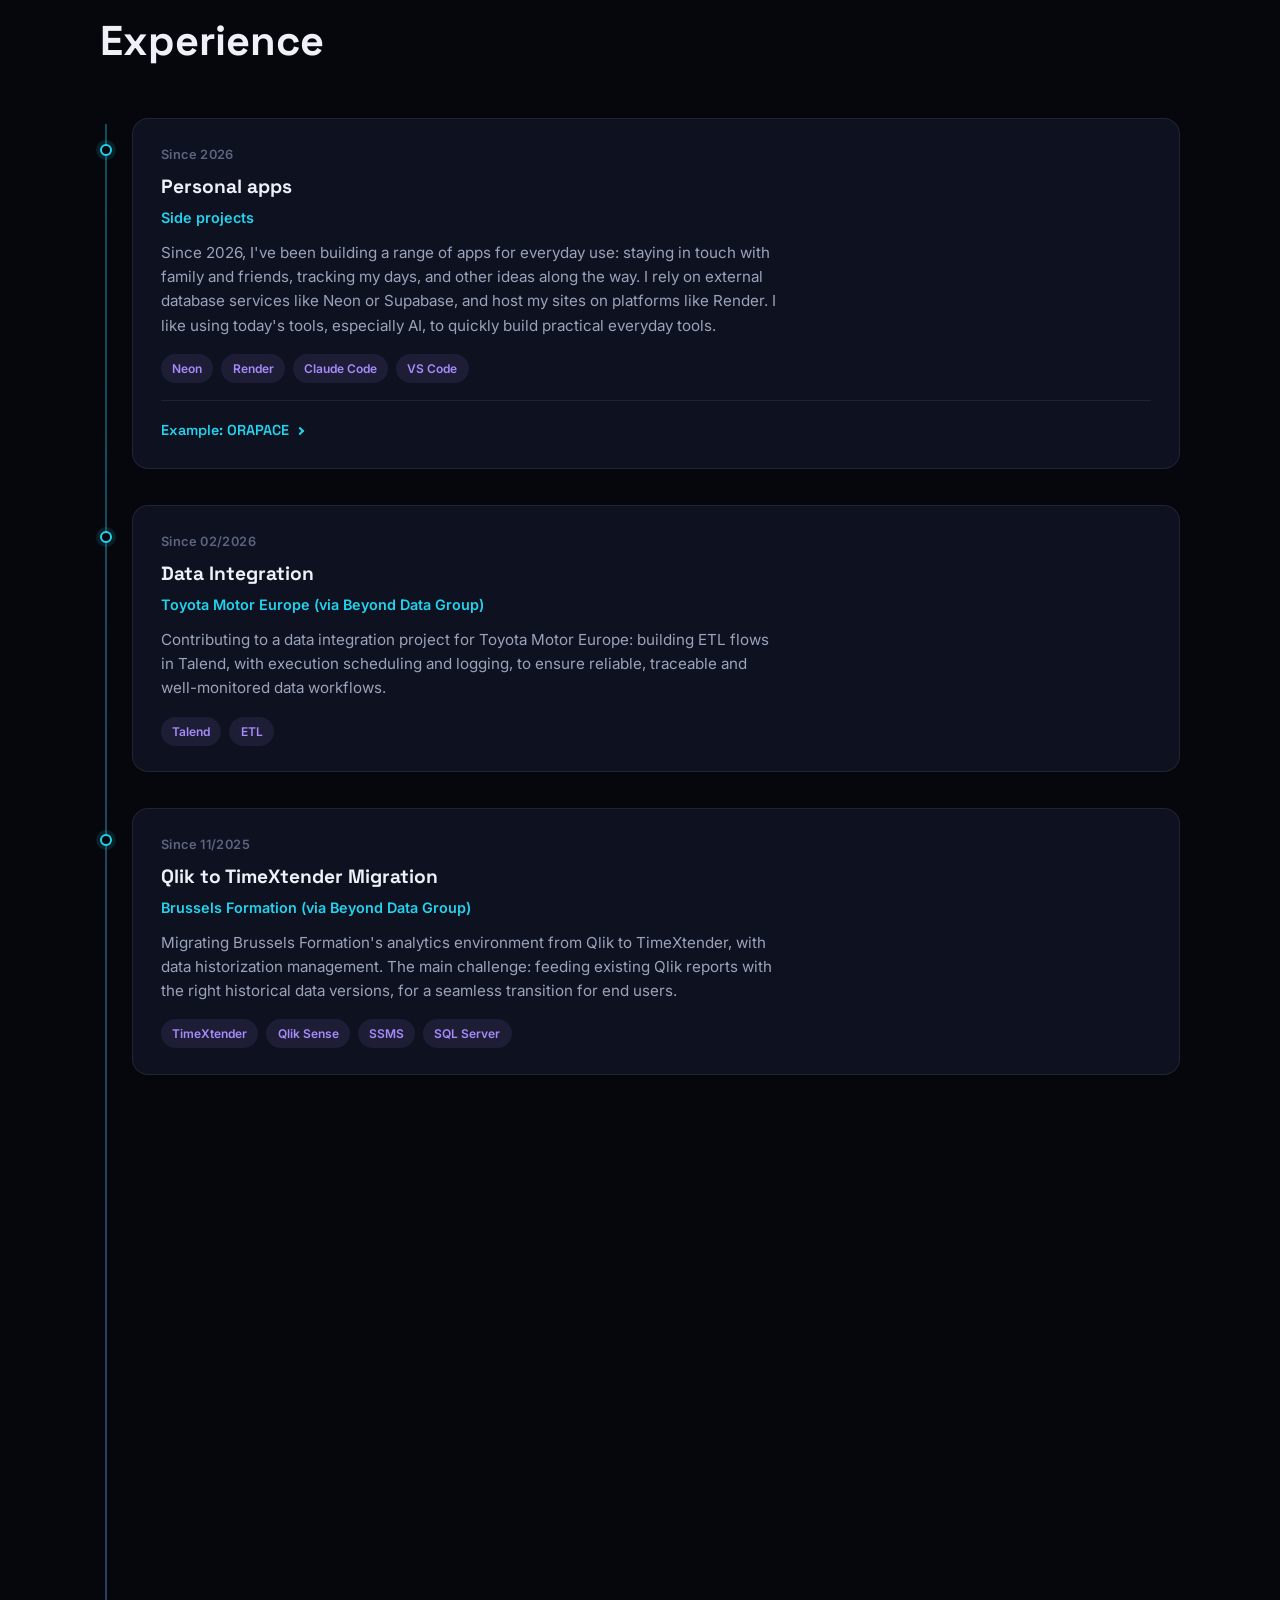
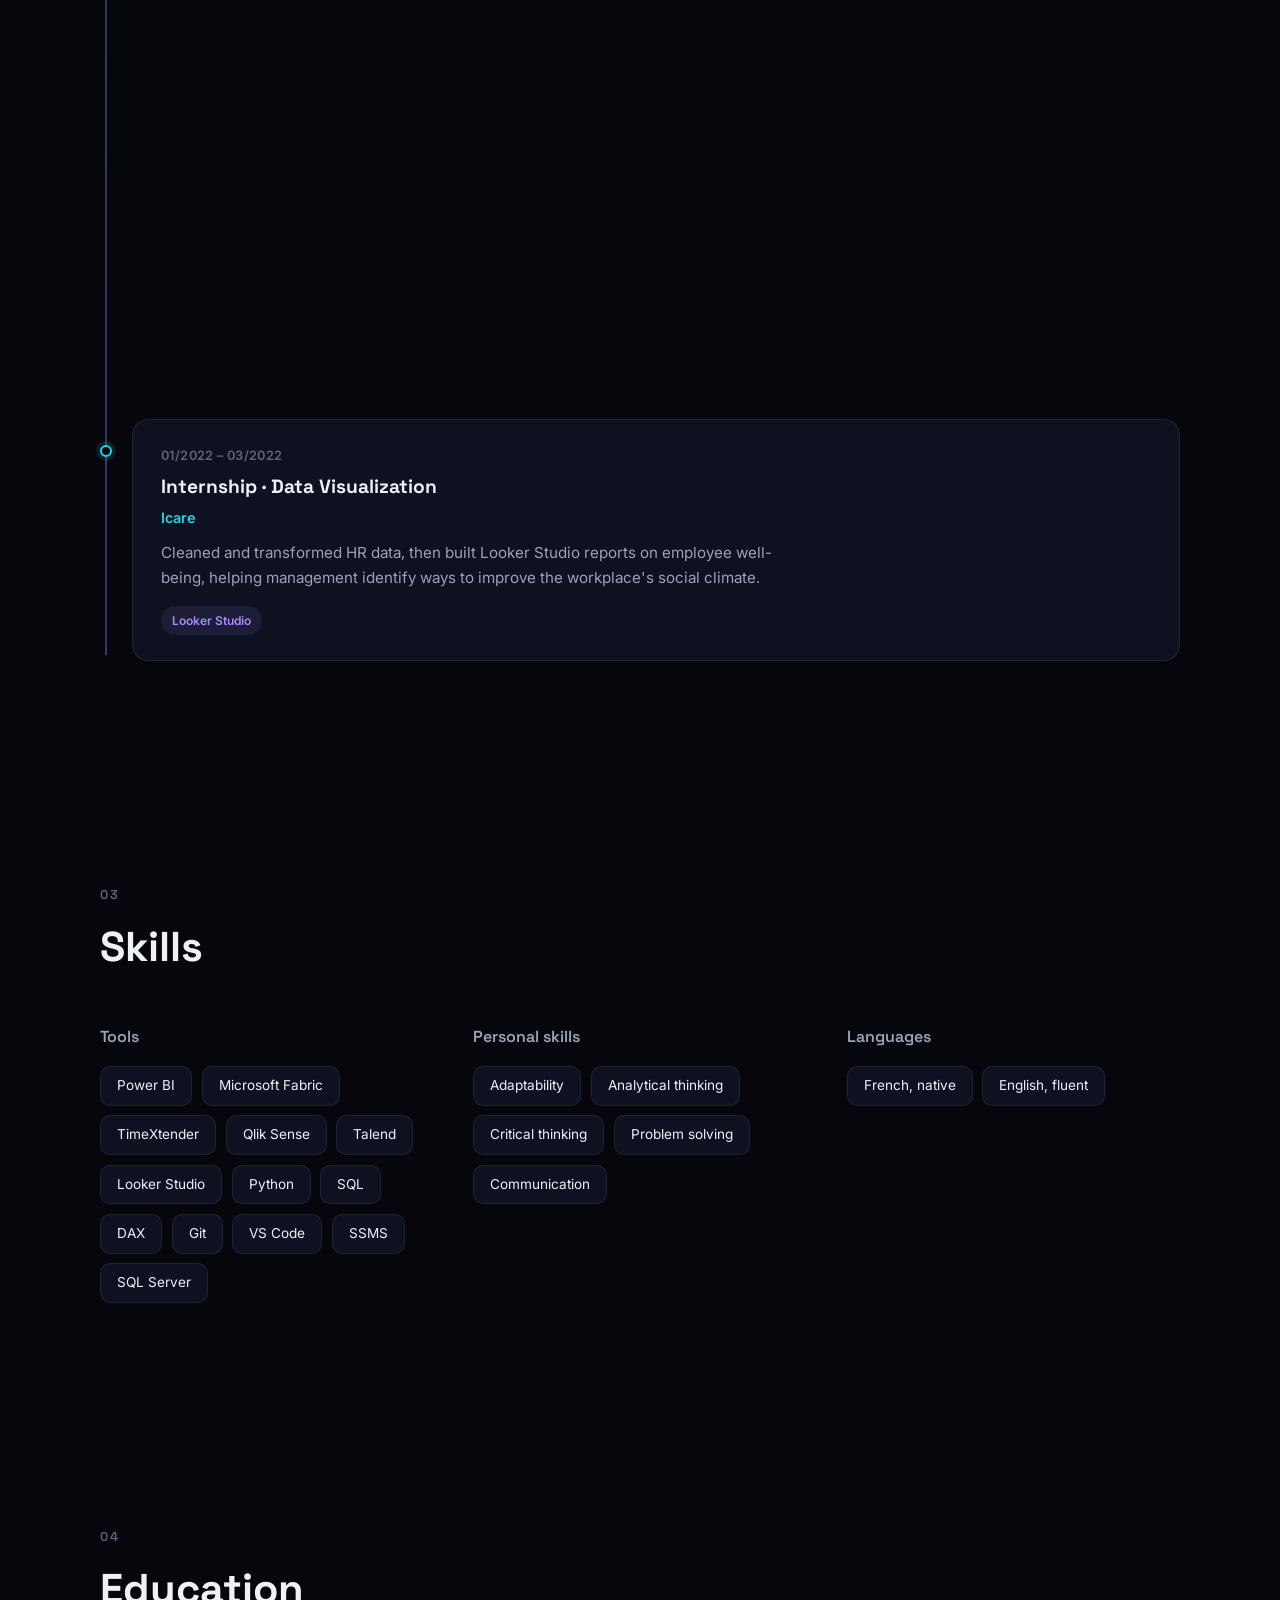
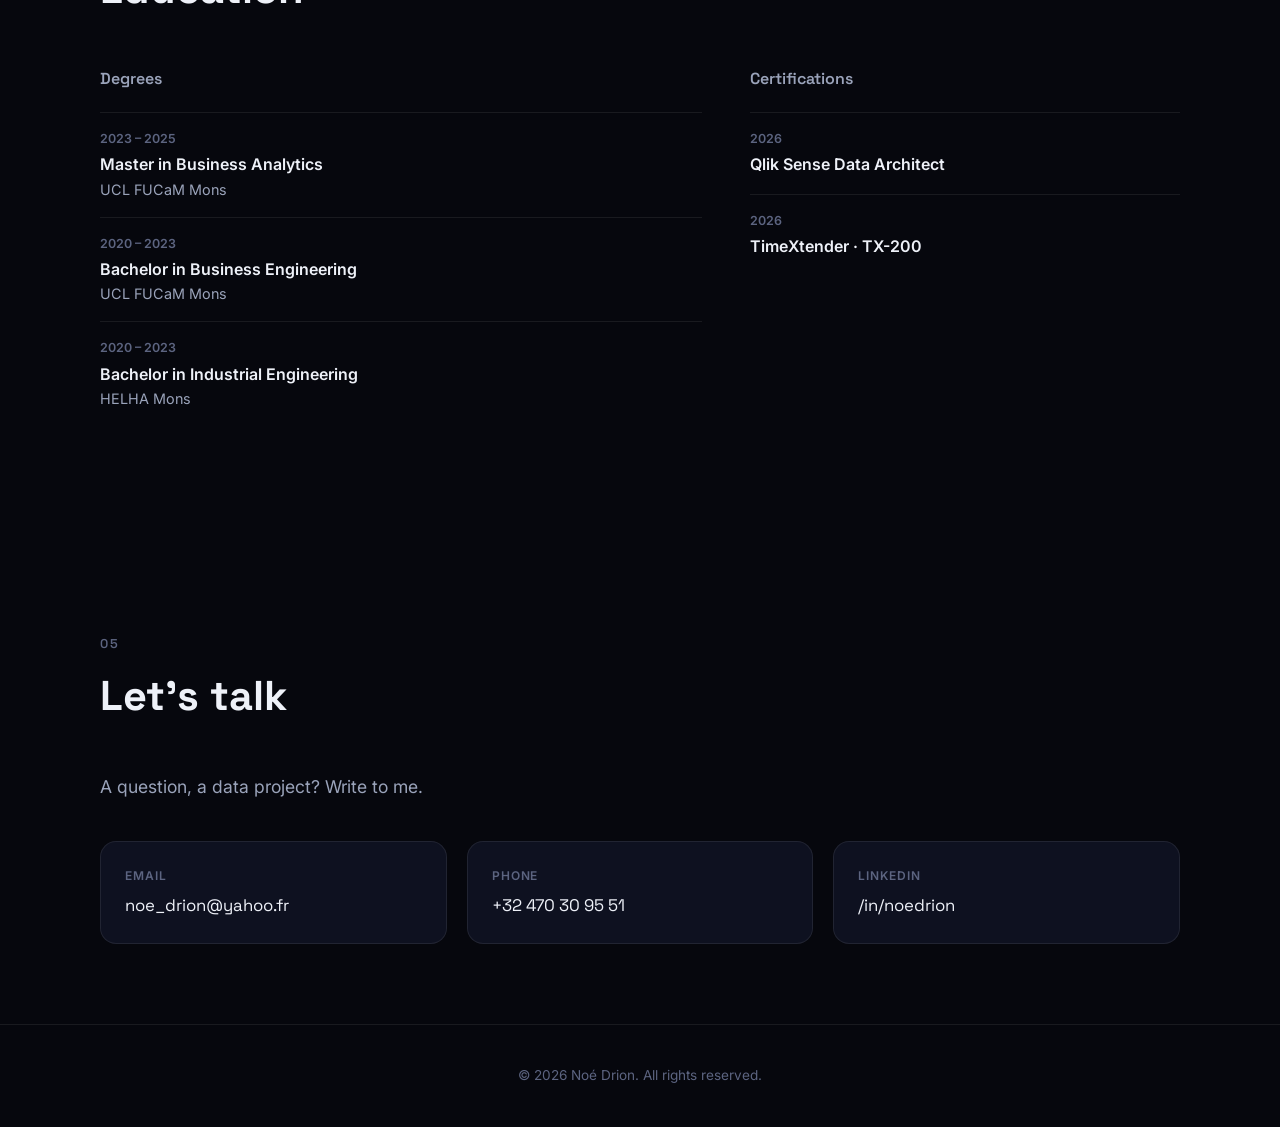
==== commit c5da076c: "majjjj" ====
--- a/index.html
+++ b/index.html
@@ -69,10 +69,8 @@
           <span class="lang-fr">Me contacter</span>
           <span class="lang-en">Get in touch</span>
         </a>
-        <a class="btn btn--ghost" href="assets/cv/Noe-Drion-CV.pdf" download>
-          <span class="lang-fr">Télécharger le CV</span>
-          <span class="lang-en">Download CV</span>
-        </a>
+        <a class="btn btn--ghost lang-fr" href="assets/cv/Noe-Drion-CV-FR.pdf" download>Télécharger le CV</a>
+        <a class="btn btn--ghost lang-en" href="assets/cv/Noe-Drion-CV-EN.pdf" download>Download CV</a>
       </div>
     </div>
     <a class="scroll-cue" href="#about" aria-label="Scroll down">
@@ -88,24 +86,39 @@
         <span class="lang-en">About</span>
       </h2>
       <p class="about__text lang-fr reveal">
-        Je suis consultant BI. J'ai une approche flexible et concrète de la donnée : migrations BI, modèles de
-        données historisés dans TimeXtender ou Talend, dashboards interactifs dans Power BI, Qlik Sense et
-        Looker Studio. J'utilise aussi Microsoft Fabric, les API REST, Python et le machine learning. J'aime
-        apprendre vite et m'adapter à chaque contexte, pour livrer des solutions qui collent vraiment aux
-        besoins du métier.
+        Consultant BI chez
+        <span class="entity">
+          <a class="text-link" href="https://www.beyond-data.group/" target="_blank" rel="noopener noreferrer">Beyond Data Group</a>
+          <span class="entity__tip">
+            <span class="entity__tip-label">Entité : </span><a href="https://www.select-advisory.com/" target="_blank" rel="noopener noreferrer">Select Advisory</a>
+          </span>
+        </span>
+        depuis 2025, j'ai une approche flexible et concrète de la donnée : migrations BI, modélisation de
+        données dans TimeXtender ou Talend, dashboards interactifs dans Power BI, Qlik Sense et Looker
+        Studio. J'utilise aussi Microsoft Fabric, les API REST, Python et le machine learning pour transformer
+        des données complexes et multi-sources en informations claires et exploitables. J'aime apprendre vite
+        et m'adapter à chaque contexte, pour livrer des solutions qui collent vraiment aux besoins du métier.
       </p>
       <p class="about__text lang-en reveal">
-        I'm a BI consultant. I take a flexible, hands-on approach to data: BI migrations, historized data
-        models in TimeXtender or Talend, interactive dashboards in Power BI, Qlik Sense and Looker Studio. I
-        also use Microsoft Fabric, REST APIs, Python and machine learning. I learn fast and adapt to any
-        context, to deliver solutions that truly fit business needs.
+        BI consultant at
+        <span class="entity">
+          <a class="text-link" href="https://www.beyond-data.group/" target="_blank" rel="noopener noreferrer">Beyond Data Group</a>
+          <span class="entity__tip">
+            <span class="entity__tip-label">Entity: </span><a href="https://www.select-advisory.com/" target="_blank" rel="noopener noreferrer">Select Advisory</a>
+          </span>
+        </span>
+        since 2025, I take a flexible, hands-on approach to data: BI migrations, data modeling in TimeXtender
+        or Talend, interactive dashboards in Power BI, Qlik Sense and Looker Studio. I also use Microsoft
+        Fabric, REST APIs, Python and machine learning to turn complex, multi-source data into clear,
+        actionable insights. I learn fast and adapt to any context, to deliver solutions that truly fit business
+        needs.
       </p>
 
       <div class="areas reveal">
         <span class="area-chip">Finance</span>
         <span class="area-chip"><span class="lang-fr">Secteur public</span><span class="lang-en">Public sector</span></span>
         <span class="area-chip"><span class="lang-fr">Santé</span><span class="lang-en">Healthcare</span></span>
-        <span class="area-chip"><span class="lang-fr">Automobile</span><span class="lang-en">Automotive</span></span>
+        <span class="area-chip"><span class="lang-fr">Sport</span><span class="lang-en">Sport</span></span>
         <span class="area-chip"><span class="lang-fr">Industrie</span><span class="lang-en">Industry</span></span>
       </div>
     </div>
@@ -120,6 +133,40 @@
       </h2>
 
       <ol class="timeline">
+
+        <li class="timeline__item reveal">
+          <div class="timeline__dot"></div>
+          <div class="tcard">
+            <p class="tcard__period">
+              <span class="lang-fr">Depuis 2026</span>
+              <span class="lang-en">Since 2026</span>
+            </p>
+            <h3 class="tcard__title">
+              <span class="lang-fr">Applications personnelles</span>
+              <span class="lang-en">Personal apps</span>
+            </h3>
+            <p class="tcard__company">
+              <span class="lang-fr">Projets perso</span><span class="lang-en">Side projects</span>
+            </p>
+            <p class="lang-fr">Depuis 2026, je développe en parallèle plusieurs applications pour mon usage quotidien : rester en contact avec mes proches, suivre mes journées, et d'autres idées au fil de l'eau. Je m'appuie sur des services de base de données externes comme Neon ou Supabase, et j'héberge mes sites sur des plateformes comme Render. J'aime utiliser les outils d'aujourd'hui, notamment l'IA, pour développer rapidement des petits outils pratiques au quotidien.</p>
+            <p class="lang-en">Since 2026, I've been building a range of apps for everyday use: staying in touch with family and friends, tracking my days, and other ideas along the way. I rely on external database services like Neon or Supabase, and host my sites on platforms like Render. I like using today's tools, especially AI, to quickly build practical everyday tools.</p>
+            <div class="tcard__tags"><span>Neon</span><span>Render</span><span>Claude Code</span><span>VS Code</span></div>
+
+            <details class="tcard__example">
+              <summary>
+                <span class="lang-fr">Exemple : ORAPACE</span>
+                <span class="lang-en">Example: ORAPACE</span>
+              </summary>
+              <div class="tcard__example-body">
+                <p class="tcard__example-link">
+                  <a href="https://orapace.app" target="_blank" rel="noopener noreferrer">orapace.app</a>
+                </p>
+                <p class="lang-fr">Une web app (PWA) pour coureurs et traileurs : tableau de bord d'entraînement (synchronisation Garmin/Coros), messagerie, communauté (chat, classements, capture de territoire) et suivi en direct des courses. Développée avec Claude Code.</p>
+                <p class="lang-en">A web app (PWA) for runners and trail runners: training dashboard (Garmin/Coros sync), messaging, community features (chat, leaderboards, territory capture) and live race tracking. Built with Claude Code.</p>
+              </div>
+            </details>
+          </div>
+        </li>
 
         <li class="timeline__item reveal">
           <div class="timeline__dot"></div>
@@ -132,9 +179,9 @@
               <span class="lang-fr">Intégration de données</span>
               <span class="lang-en">Data Integration</span>
             </h3>
-            <p class="tcard__company">Toyota Motor Europe</p>
-            <p class="lang-fr">Intégration de données pour Toyota Motor Europe. Développement de flux ETL dans Talend, avec planification et logging pour fiabiliser le suivi.</p>
-            <p class="lang-en">Data integration for Toyota Motor Europe. ETL development in Talend, with scheduling and logging to keep data flows reliable.</p>
+            <p class="tcard__company">Toyota Motor Europe (via <a href="https://www.beyond-data.group/" target="_blank" rel="noopener noreferrer">Beyond Data Group</a>)</p>
+            <p class="lang-fr">Contribution à un projet d'intégration de données pour Toyota Motor Europe : développement de flux ETL dans Talend, avec planification des exécutions et logging, pour garantir la fiabilité, la traçabilité et le suivi des traitements.</p>
+            <p class="lang-en">Contributing to a data integration project for Toyota Motor Europe: building ETL flows in Talend, with execution scheduling and logging, to ensure reliable, traceable and well-monitored data workflows.</p>
             <div class="tcard__tags"><span>Talend</span><span>ETL</span></div>
           </div>
         </li>
@@ -150,10 +197,10 @@
               <span class="lang-fr">Migration Qlik vers TimeXtender</span>
               <span class="lang-en">Qlik to TimeXtender Migration</span>
             </h3>
-            <p class="tcard__company">Brussels Formation</p>
-            <p class="lang-fr">Migration de Qlik vers TimeXtender pour Brussels Formation. Modélisation des données avec historisation, pour garder l'historique intact dans les rapports existants.</p>
-            <p class="lang-en">Migration from Qlik to TimeXtender for Brussels Formation. Data modeling with historization, to keep existing reports' history intact.</p>
-            <div class="tcard__tags"><span>TimeXtender</span><span>Qlik Sense</span></div>
+            <p class="tcard__company">Brussels Formation (via <a href="https://www.beyond-data.group/" target="_blank" rel="noopener noreferrer">Beyond Data Group</a>)</p>
+            <p class="lang-fr">Migration de l'environnement analytique de Brussels Formation, de Qlik vers TimeXtender, avec gestion de l'historisation des données. Le principal enjeu : alimenter les rapports Qlik existants avec les bonnes versions historiques, pour une transition sans rupture pour les utilisateurs.</p>
+            <p class="lang-en">Migrating Brussels Formation's analytics environment from Qlik to TimeXtender, with data historization management. The main challenge: feeding existing Qlik reports with the right historical data versions, for a seamless transition for end users.</p>
+            <div class="tcard__tags"><span>TimeXtender</span><span>Qlik Sense</span><span>SSMS</span><span>SQL Server</span></div>
           </div>
         </li>
 
@@ -165,9 +212,9 @@
               <span class="lang-fr">Suivi des tickets Jira</span>
               <span class="lang-en">Jira Ticketing System</span>
             </h3>
-            <p class="tcard__company">Brussels Fiscalité</p>
-            <p class="lang-fr">Suivi des tickets Jira pour Brussels Fiscalité, via l'API REST de Qlik Sense. Appels API adaptés lors de la migration de Jira vers sa nouvelle architecture.</p>
-            <p class="lang-en">Jira ticket tracking for Brussels Fiscalité, via the Qlik Sense REST API. API calls adapted when Jira migrated to its new architecture.</p>
+            <p class="tcard__company">Brussels Fiscalité (via <a href="https://www.beyond-data.group/" target="_blank" rel="noopener noreferrer">Beyond Data Group</a>)</p>
+            <p class="lang-fr">Rapport d'analyse des tickets Jira pour Brussels Fiscalité, alimenté via les API REST de Qlik Sense. Appels API adaptés lors de la migration de Jira vers sa nouvelle architecture, pour garantir la continuité du suivi des équipes support.</p>
+            <p class="lang-en">Analytical report on Jira tickets for Brussels Fiscalité, built using Qlik Sense's REST APIs. Adapted the API calls when Jira migrated to its new architecture, to keep support team tracking uninterrupted.</p>
             <div class="tcard__tags"><span>Qlik Sense</span><span>REST API</span></div>
           </div>
         </li>
@@ -180,9 +227,9 @@
               <span class="lang-fr">FAQ bilingue</span>
               <span class="lang-en">Bilingual FAQ App</span>
             </h3>
-            <p class="tcard__company">Brussels Fiscalité</p>
-            <p class="lang-fr">FAQ bilingue (FR/NL) pour Brussels Fiscalité. Rapport Qlik Sense avec writeback Vizzlib : les équipes mettent à jour le contenu directement depuis l'interface.</p>
-            <p class="lang-en">Bilingual FAQ (FR/NL) for Brussels Fiscalité. Qlik Sense report with Vizzlib writeback: teams update content straight from the interface.</p>
+            <p class="tcard__company">Brussels Fiscalité (via <a href="https://www.beyond-data.group/" target="_blank" rel="noopener noreferrer">Beyond Data Group</a>)</p>
+            <p class="lang-fr">Application FAQ bilingue (FR/NL) pour Brussels Fiscalité : rapport Qlik Sense intégrant le writeback Vizzlib, pour permettre aux équipes de consulter et mettre à jour le contenu directement depuis l'interface.</p>
+            <p class="lang-en">Bilingual FAQ app (FR/NL) for Brussels Fiscalité: a Qlik Sense report with Vizzlib writeback, letting teams consult and update content directly from the interface.</p>
             <div class="tcard__tags"><span>Qlik Sense</span><span>Vizzlib</span></div>
           </div>
         </li>
@@ -195,9 +242,9 @@
               <span class="lang-fr">Stage · Consultant Data Insight</span>
               <span class="lang-en">Internship · Data Insight Consultant</span>
             </h3>
-            <p class="tcard__company">Pairi Daiza <span class="lang-fr">(via Agilos)</span><span class="lang-en">(via Agilos)</span></p>
-            <p class="lang-fr">Algorithme prédictif des flux de visiteurs et optimisation de la gestion des foules, avec des données croisées dans Microsoft Fabric. Modèles de machine learning testés selon plusieurs approches, résultats visualisés dans des rapports Power BI pour anticiper les pics d'affluence.</p>
-            <p class="lang-en">Predictive visitor flow algorithm and crowd management optimization, with data combined in Microsoft Fabric. Machine learning models tested across several approaches, results visualized in Power BI reports to anticipate peak attendance.</p>
+            <p class="tcard__company">Pairi Daiza (via <a href="https://www.beyond-data.group/" target="_blank" rel="noopener noreferrer">Beyond Data Group</a>)</p>
+            <p class="lang-fr">Développement d'un algorithme prédictif des flux de visiteurs et d'optimisation de la gestion des foules pour Pairi Daiza, à partir de données croisées dans Microsoft Fabric et d'API externes. Plusieurs modèles de machine learning testés, puis restitués dans des rapports Power BI pour anticiper les pics d'affluence et améliorer l'allocation des ressources.</p>
+            <p class="lang-en">Built a predictive visitor-flow and crowd-management optimization algorithm for Pairi Daiza, combining data from Microsoft Fabric and external APIs. Tested several machine learning models, then visualized results in Power BI reports to anticipate peak attendance and improve resource allocation.</p>
             <div class="tcard__tags"><span>Power BI</span><span>Fabric</span><span>Python</span><span>ML</span></div>
           </div>
         </li>
@@ -211,8 +258,8 @@
               <span class="lang-en">Internship · Data Visualization</span>
             </h3>
             <p class="tcard__company">Icare</p>
-            <p class="lang-fr">Nettoyage de données RH et création de rapports Looker Studio sur le bien-être des employés.</p>
-            <p class="lang-en">Cleaned HR data and built Looker Studio reports on employee well-being.</p>
+            <p class="lang-fr">Nettoyage et transformation de données RH, puis création de rapports Looker Studio sur le bien-être des employés, pour aider la direction à identifier des pistes d'amélioration du climat social.</p>
+            <p class="lang-en">Cleaned and transformed HR data, then built Looker Studio reports on employee well-being, helping management identify ways to improve the workplace's social climate.</p>
             <div class="tcard__tags"><span>Looker Studio</span></div>
           </div>
         </li>
@@ -236,6 +283,7 @@
             <span>Power BI</span><span>Microsoft Fabric</span><span>TimeXtender</span>
             <span>Qlik Sense</span><span>Talend</span><span>Looker Studio</span>
             <span>Python</span><span>SQL</span><span>DAX</span><span>Git</span>
+            <span>VS Code</span><span>SSMS</span><span>SQL Server</span>
           </div>
         </div>
         <div class="skills-col reveal">
@@ -251,8 +299,8 @@
         <div class="skills-col reveal">
           <h3><span class="lang-fr">Langues</span><span class="lang-en">Languages</span></h3>
           <div class="tag-cloud">
-            <span><span class="lang-fr">Français — natif</span><span class="lang-en">French — native</span></span>
-            <span><span class="lang-fr">Anglais — courant</span><span class="lang-en">English — fluent</span></span>
+            <span><span class="lang-fr">Français, natif</span><span class="lang-en">French, native</span></span>
+            <span><span class="lang-fr">Anglais, courant</span><span class="lang-en">English, fluent</span></span>
           </div>
         </div>
       </div>
--- a/assets/css/style.css
+++ b/assets/css/style.css
@@ -26,6 +26,7 @@
 
 html {
   scroll-behavior: smooth;
+  overscroll-behavior-y: none;
 }
 
 @media (prefers-reduced-motion: reduce) {
@@ -48,6 +49,7 @@
   font-family: var(--font-body);
   line-height: 1.6;
   overflow-x: hidden;
+  overscroll-behavior-y: none;
 }
 
 ::selection {
@@ -181,10 +183,8 @@
 
 /* ---------- Nav ---------- */
 .nav {
-  position: fixed;
+  position: sticky;
   top: 0;
-  left: 0;
-  right: 0;
   z-index: 100;
   background: rgba(6, 7, 13, 0.6);
   backdrop-filter: blur(14px);
@@ -357,11 +357,11 @@
 .hero {
   position: relative;
   z-index: 2;
-  min-height: 100vh;
+  min-height: calc(100vh - 66px);
   display: flex;
   align-items: center;
   justify-content: center;
-  padding: 6rem 1.5rem 4rem;
+  padding: 3rem 1.5rem 4rem;
 }
 
 .hero__inner {
@@ -443,6 +443,7 @@
   position: relative;
   z-index: 2;
   padding: 7rem 1.5rem;
+  scroll-margin-top: 66px;
 }
 
 .section__inner {
@@ -483,6 +484,62 @@
   max-width: 68ch;
   color: var(--text-dim);
   font-size: 1.05rem;
+}
+
+.text-link {
+  color: var(--cyan);
+  font-weight: 600;
+  text-decoration: underline;
+  text-decoration-color: rgba(34, 211, 238, 0.35);
+  text-underline-offset: 2px;
+}
+
+.text-link:hover {
+  text-decoration-color: currentColor;
+}
+
+.entity {
+  position: relative;
+  display: inline-block;
+}
+
+.entity__tip {
+  position: absolute;
+  left: 0;
+  bottom: 100%;
+  margin-bottom: 0.5rem;
+  padding: 0.5rem 0.85rem;
+  border-radius: 10px;
+  background: var(--bg-elevated);
+  border: 1px solid var(--border);
+  font-size: 0.8rem;
+  font-weight: 600;
+  white-space: nowrap;
+  opacity: 0;
+  visibility: hidden;
+  transform: translateY(4px);
+  transition: opacity 0.18s ease, transform 0.18s ease, visibility 0.18s;
+  z-index: 5;
+}
+
+.entity:hover .entity__tip,
+.entity:focus-within .entity__tip {
+  opacity: 1;
+  visibility: visible;
+  transform: translateY(0);
+}
+
+.entity__tip-label {
+  color: var(--text-faint);
+  font-weight: 500;
+}
+
+.entity__tip a {
+  color: var(--cyan);
+}
+
+.entity__tip a:hover {
+  text-decoration: underline;
 }
 
 .areas {
@@ -581,6 +638,10 @@
   margin-bottom: 0.75rem;
 }
 
+.tcard__company a:hover {
+  text-decoration: underline;
+}
+
 .tcard p:not(.tcard__period):not(.tcard__company) {
   color: var(--text-dim);
   font-size: 0.95rem;
@@ -603,6 +664,66 @@
   font-weight: 600;
 }
 
+.tcard__example {
+  margin-top: 1.1rem;
+  padding-top: 1rem;
+  border-top: 1px solid var(--border);
+}
+
+.tcard__example summary {
+  cursor: pointer;
+  list-style: none;
+  display: inline-flex;
+  align-items: center;
+  gap: 0.5rem;
+  font-family: var(--font-display);
+  font-size: 0.9rem;
+  font-weight: 600;
+  color: var(--cyan);
+}
+
+.tcard__example summary::-webkit-details-marker {
+  display: none;
+}
+
+.tcard__example summary::after {
+  content: "";
+  width: 6px;
+  height: 6px;
+  border-right: 2px solid currentColor;
+  border-bottom: 2px solid currentColor;
+  transform: rotate(-45deg);
+  transition: transform 0.2s ease;
+}
+
+.tcard__example[open] summary::after {
+  transform: rotate(45deg);
+}
+
+.tcard__example summary:focus-visible {
+  outline: 2px solid var(--cyan);
+  outline-offset: 4px;
+  border-radius: 4px;
+}
+
+.tcard__example-body {
+  margin-top: 0.9rem;
+}
+
+.tcard__example-body p + p {
+  margin-top: 0.5rem;
+}
+
+.tcard__example-link a {
+  color: var(--cyan);
+  font-weight: 600;
+  font-size: 0.9rem;
+}
+
+.tcard__example-link a:hover {
+  text-decoration: underline;
+}
+
 /* ---------- Skills ---------- */
 .skills-grid {
   display: grid;
@@ -624,7 +745,7 @@
   gap: 0.6rem;
 }
 
-.tag-cloud span {
+.tag-cloud > span {
   padding: 0.5rem 1rem;
   border-radius: 10px;
   background: var(--bg-elevated);
@@ -633,7 +754,7 @@
   transition: transform 0.2s ease, border-color 0.2s ease, background 0.2s ease;
 }
 
-.tag-cloud span:hover {
+.tag-cloud > span:hover {
   transform: translateY(-3px);
   border-color: var(--cyan);
   background: rgba(34, 211, 238, 0.08);
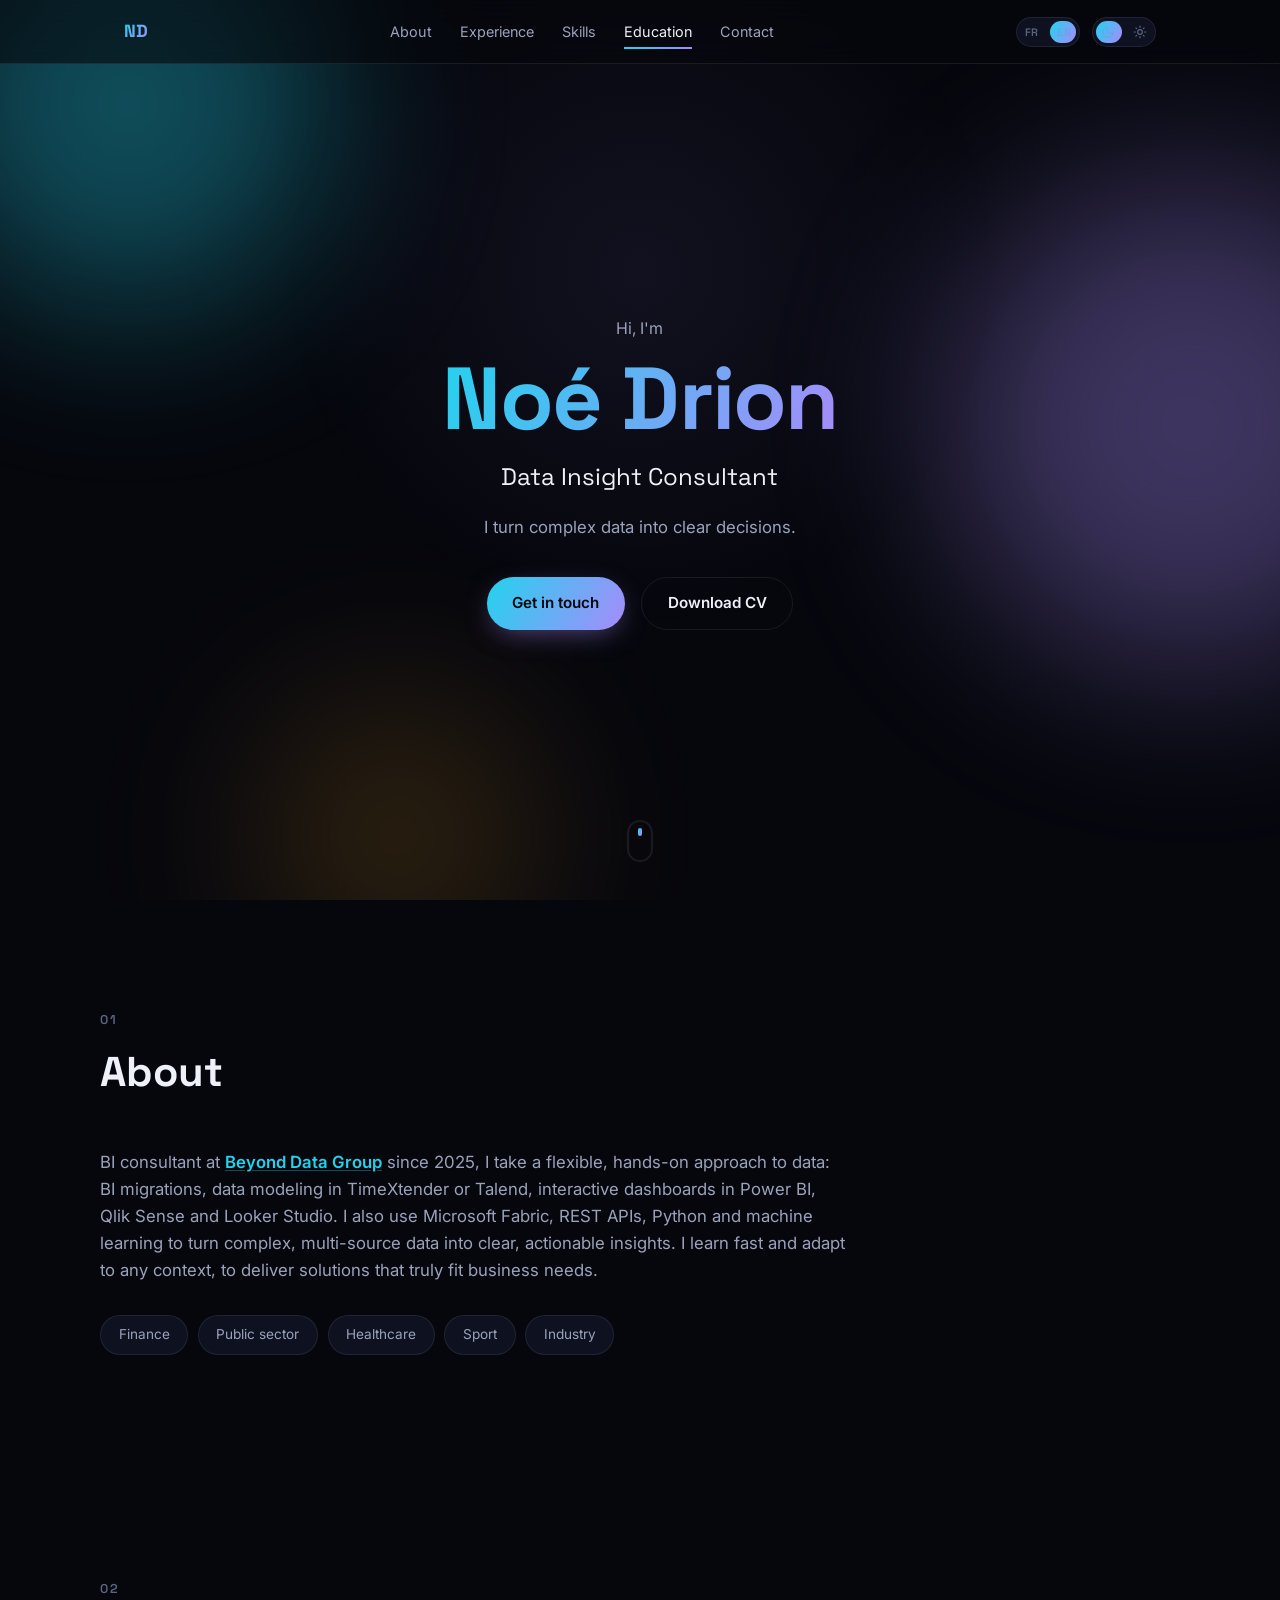
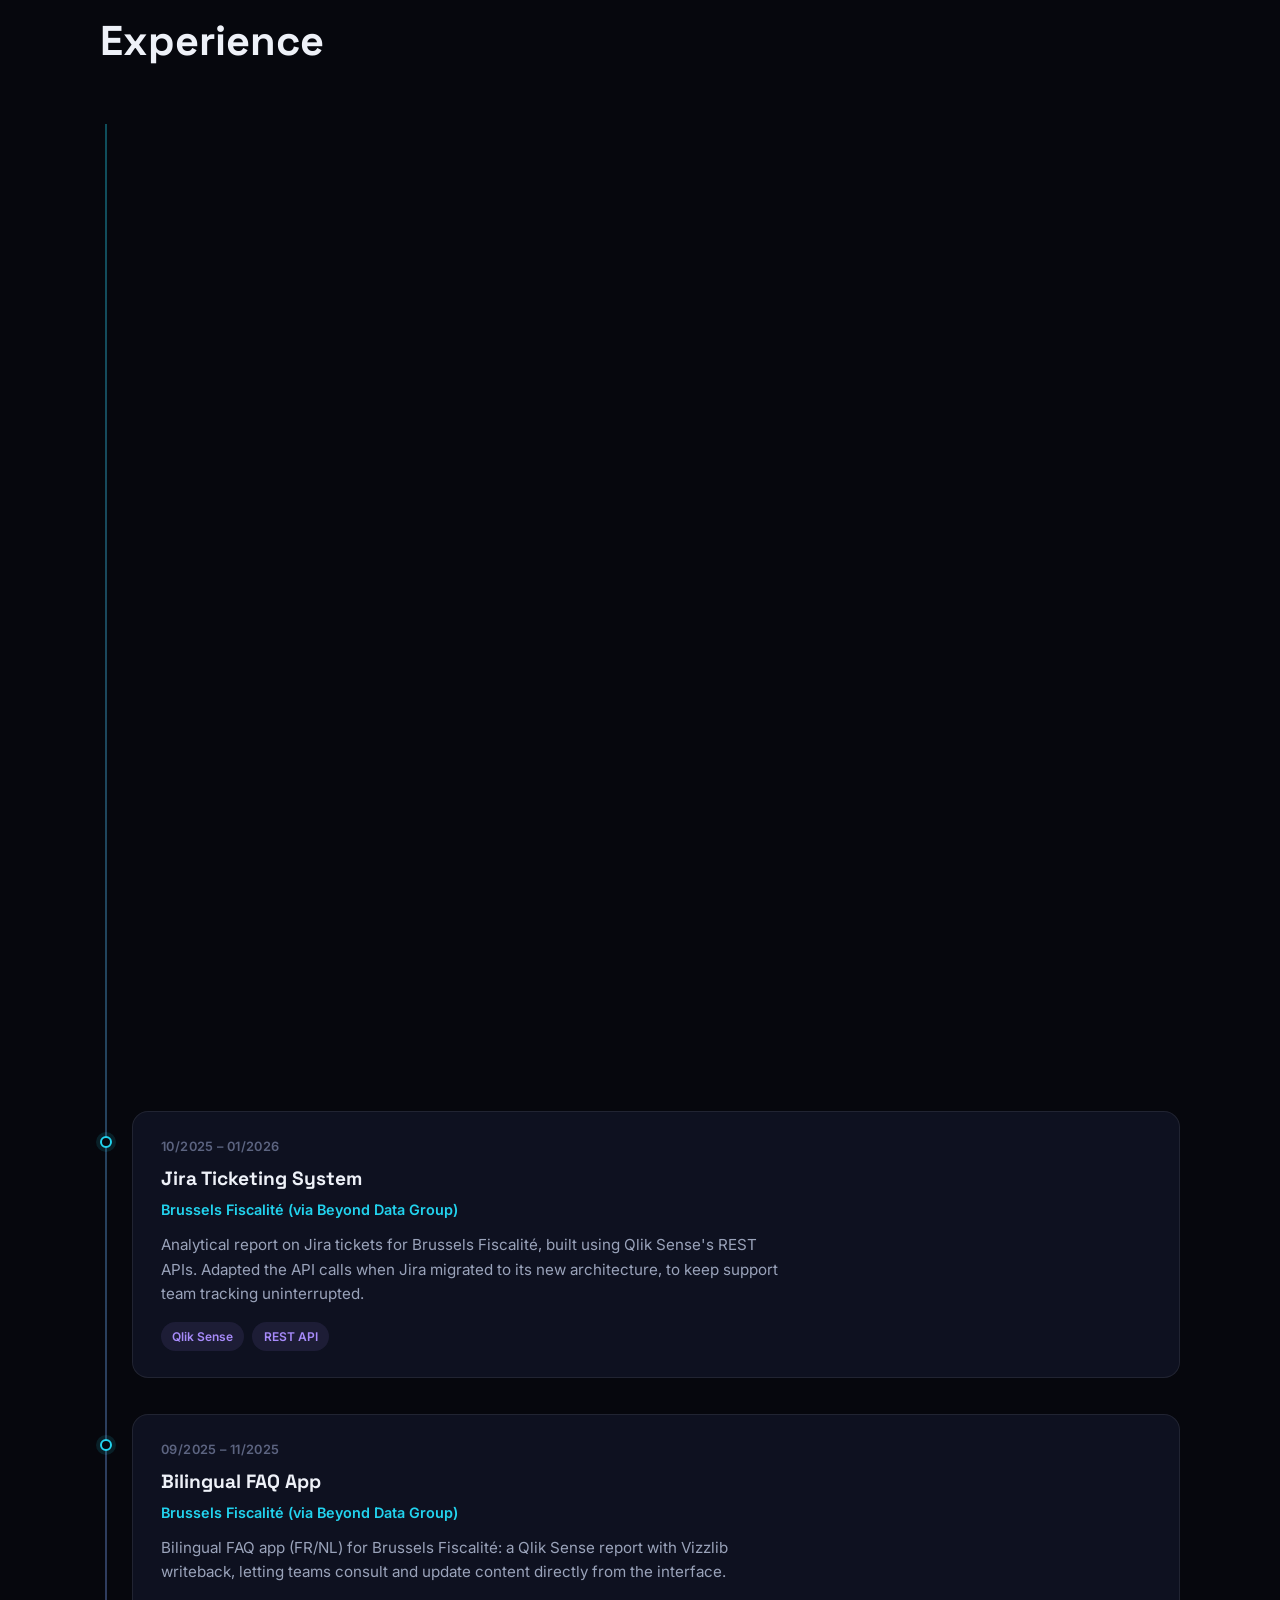
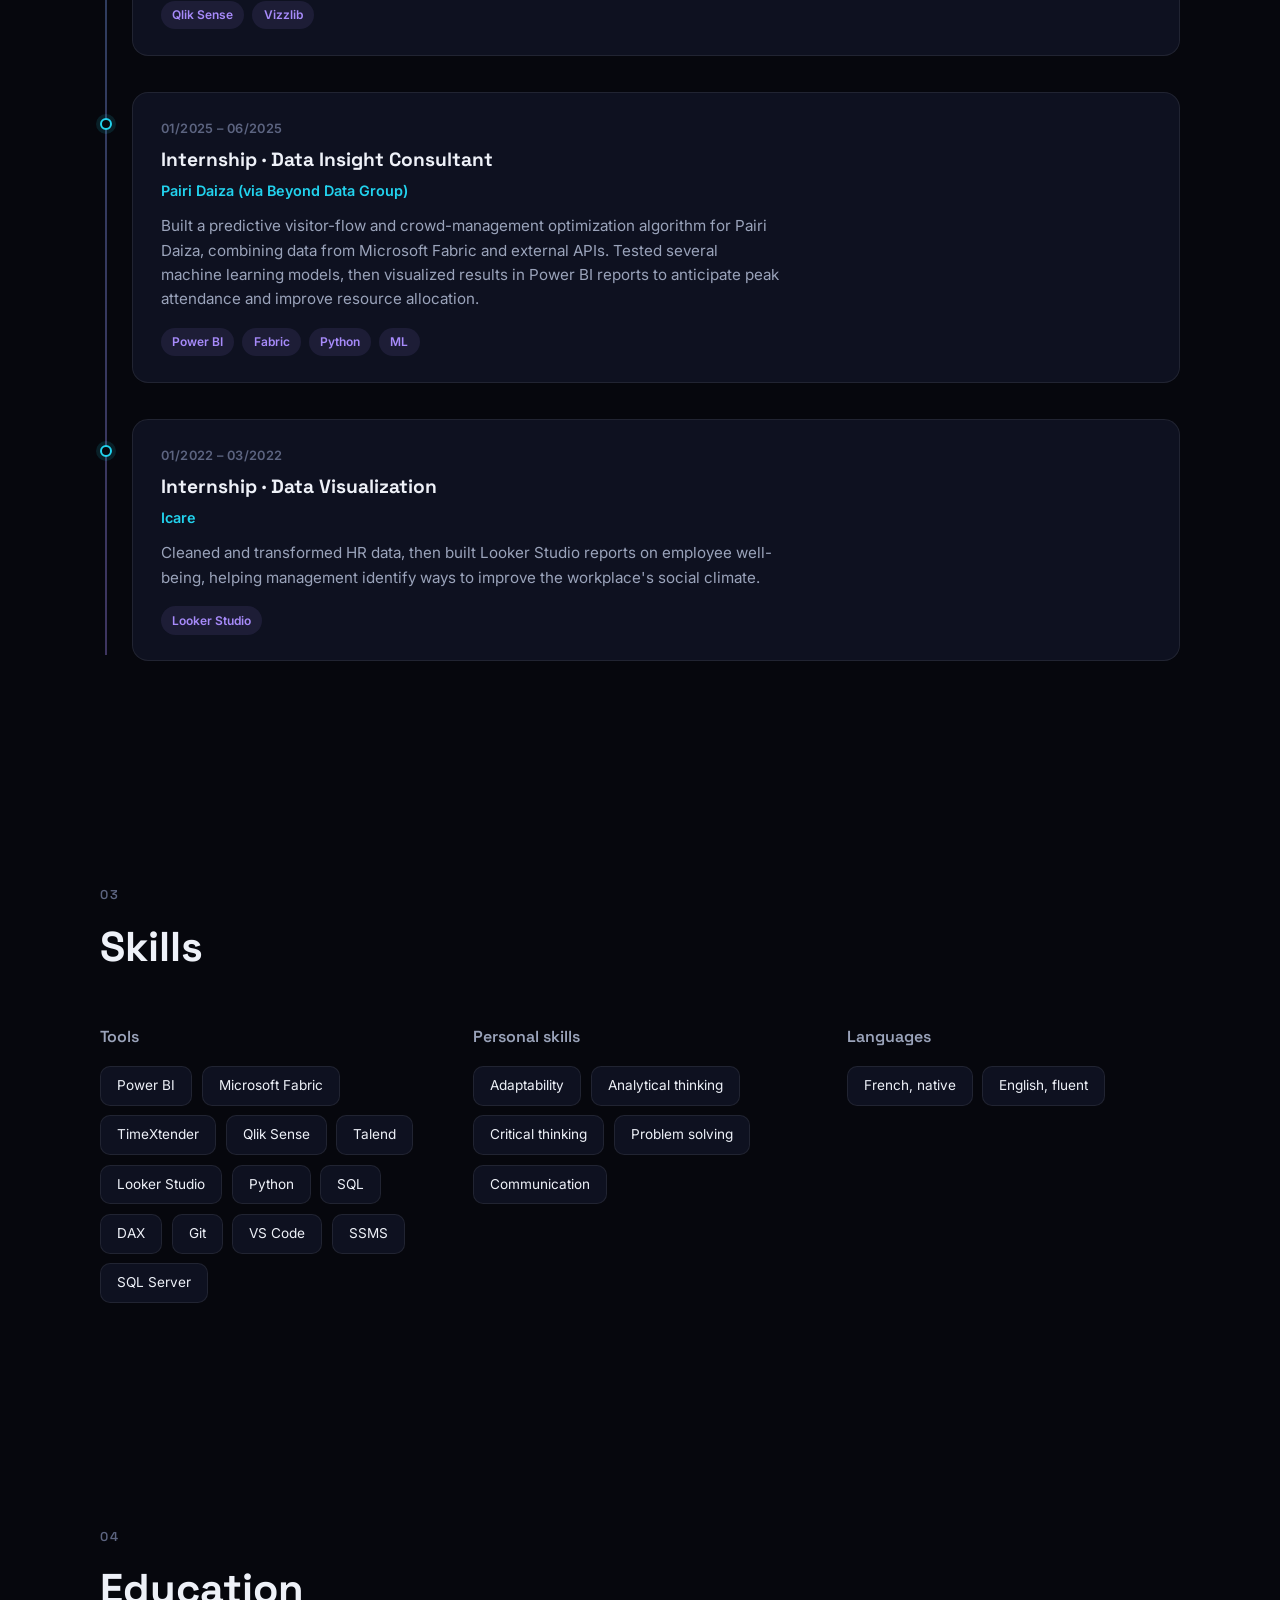
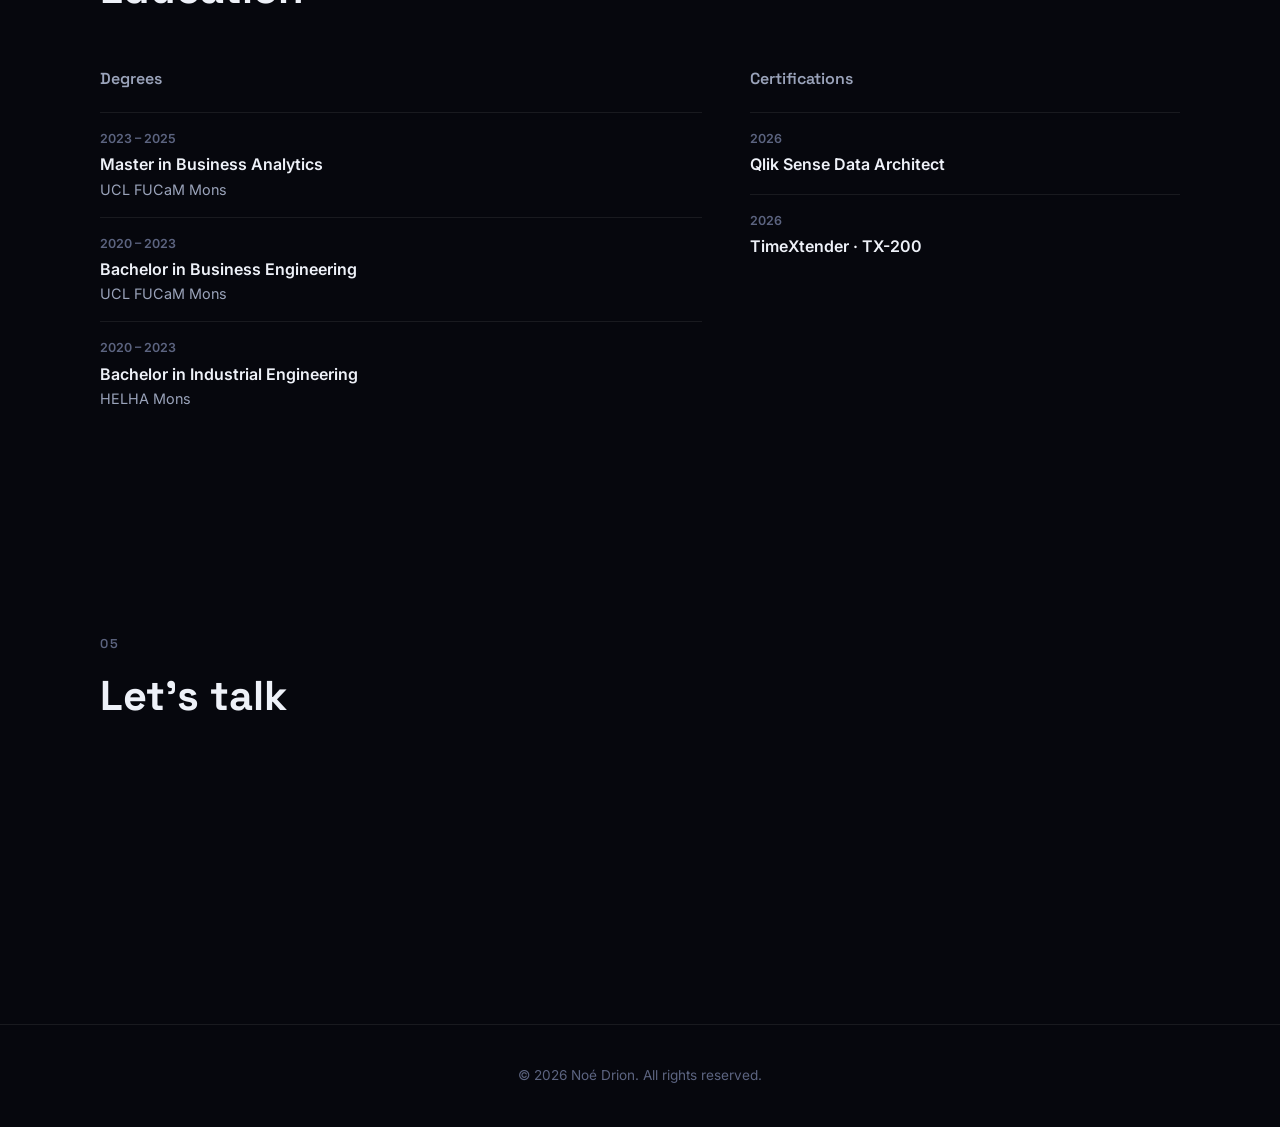
==== commit 752832b5: "done sombre clair" ====
--- a/index.html
+++ b/index.html
@@ -10,6 +10,15 @@
 <link rel="preconnect" href="https://fonts.gstatic.com" crossorigin>
 <link href="https://fonts.googleapis.com/css2?family=Space+Grotesk:wght@500;600;700&family=Inter:wght@400;500;600&display=swap" rel="stylesheet">
 <link rel="stylesheet" href="assets/css/style.css">
+<script>
+(function () {
+  try {
+    if (localStorage.getItem("nd-theme") === "light") {
+      document.documentElement.setAttribute("data-theme", "light");
+    }
+  } catch (e) {}
+})();
+</script>
 </head>
 <body>
 
@@ -39,6 +48,23 @@
         <span class="lang-switch__thumb" aria-hidden="true"></span>
         <span class="lang-switch__label">FR</span>
         <span class="lang-switch__label">EN</span>
+      </button>
+      <button class="theme-switch" id="themeSwitch" type="button" aria-label="Switch theme">
+        <span class="theme-switch__thumb" aria-hidden="true"></span>
+        <svg class="theme-switch__icon theme-switch__icon--moon" viewBox="0 0 24 24" fill="none" stroke="currentColor" stroke-width="2" stroke-linecap="round" stroke-linejoin="round" aria-hidden="true">
+          <path d="M21 12.79A9 9 0 1 1 11.21 3 7 7 0 0 0 21 12.79z"></path>
+        </svg>
+        <svg class="theme-switch__icon theme-switch__icon--sun" viewBox="0 0 24 24" fill="none" stroke="currentColor" stroke-width="2" stroke-linecap="round" stroke-linejoin="round" aria-hidden="true">
+          <circle cx="12" cy="12" r="4"></circle>
+          <line x1="12" y1="2" x2="12" y2="4"></line>
+          <line x1="12" y1="20" x2="12" y2="22"></line>
+          <line x1="4.93" y1="4.93" x2="6.34" y2="6.34"></line>
+          <line x1="17.66" y1="17.66" x2="19.07" y2="19.07"></line>
+          <line x1="2" y1="12" x2="4" y2="12"></line>
+          <line x1="20" y1="12" x2="22" y2="12"></line>
+          <line x1="4.93" y1="19.07" x2="6.34" y2="17.66"></line>
+          <line x1="17.66" y1="6.34" x2="19.07" y2="4.93"></line>
+        </svg>
       </button>
       <button class="nav__burger" id="navBurger" type="button" aria-label="Open menu" aria-expanded="false">
         <span></span><span></span><span></span>
--- a/assets/css/style.css
+++ b/assets/css/style.css
@@ -10,18 +10,38 @@
 :root {
   --bg: #06070d;
   --bg-elevated: #0e1120;
+  --bg-rgb: 6, 7, 13;
   --border: rgba(255, 255, 255, 0.08);
   --text: #eef1f8;
   --text-dim: #9aa3ba;
   --text-faint: #5c6480;
   --cyan: #22d3ee;
+  --cyan-rgb: 34, 211, 238;
   --violet: #a78bfa;
+  --violet-rgb: 167, 139, 250;
   --amber: #f5a524;
+  --on-accent: #06070d;
   --gradient: linear-gradient(120deg, var(--cyan), var(--violet));
   --radius: 16px;
   --maxw: 1080px;
   --font-display: "Space Grotesk", "Inter", sans-serif;
   --font-body: "Inter", sans-serif;
+}
+
+html[data-theme="light"] {
+  --bg: #f7f8fb;
+  --bg-elevated: #ffffff;
+  --bg-rgb: 247, 248, 251;
+  --border: rgba(15, 23, 42, 0.1);
+  --text: #14161f;
+  --text-dim: #565d75;
+  --text-faint: #8991ab;
+  --cyan: #0c8599;
+  --cyan-rgb: 12, 133, 153;
+  --violet: #6d4fd6;
+  --violet-rgb: 109, 79, 214;
+  --amber: #c2720a;
+  --on-accent: #ffffff;
 }
 
 html {
@@ -54,7 +74,7 @@
 
 ::selection {
   background: var(--violet);
-  color: #0a0a12;
+  color: var(--on-accent);
 }
 
 a {
@@ -94,7 +114,7 @@
   top: -100%;
   left: 1rem;
   background: var(--cyan);
-  color: #06070d;
+  color: var(--on-accent);
   padding: 0.6rem 1rem;
   border-radius: 8px;
   font-weight: 600;
@@ -119,7 +139,7 @@
   z-index: 1;
   background: radial-gradient(
     600px circle at var(--x, 50%) var(--y, 30%),
-    rgba(167, 139, 250, 0.08),
+    rgba(var(--violet-rgb), 0.08),
     transparent 60%
   );
 }
@@ -181,12 +201,21 @@
   50% { transform: translate(4vw, -5vh) scale(1.15); }
 }
 
+html[data-theme="light"] .blob--cyan,
+html[data-theme="light"] .blob--violet {
+  opacity: 0.2;
+}
+
+html[data-theme="light"] .blob--amber {
+  opacity: 0.12;
+}
+
 /* ---------- Nav ---------- */
 .nav {
   position: sticky;
   top: 0;
   z-index: 100;
-  background: rgba(6, 7, 13, 0.6);
+  background: rgba(var(--bg-rgb), 0.6);
   backdrop-filter: blur(14px);
   -webkit-backdrop-filter: blur(14px);
   border-bottom: 1px solid var(--border);
@@ -298,6 +327,50 @@
   mix-blend-mode: difference;
 }
 
+/* theme pill switch */
+.theme-switch {
+  position: relative;
+  display: inline-flex;
+  align-items: center;
+  width: 64px;
+  height: 30px;
+  padding: 0 8px;
+  justify-content: space-between;
+  border-radius: 999px;
+  border: 1px solid var(--border);
+  background: var(--bg-elevated);
+  cursor: pointer;
+}
+
+.theme-switch__icon {
+  z-index: 1;
+  width: 14px;
+  height: 14px;
+  color: var(--text-faint);
+  transition: color 0.25s ease;
+}
+
+.theme-switch__thumb {
+  position: absolute;
+  top: 3px;
+  left: 3px;
+  width: 26px;
+  height: 22px;
+  border-radius: 999px;
+  background: var(--gradient);
+  transition: transform 0.28s cubic-bezier(0.65, 0, 0.35, 1);
+}
+
+html[data-theme="light"] .theme-switch__thumb {
+  transform: translateX(30px);
+}
+
+html[data-theme="light"] .theme-switch__icon--sun,
+html:not([data-theme="light"]) .theme-switch__icon--moon {
+  color: var(--bg);
+  mix-blend-mode: difference;
+}
+
 /* burger (mobile) */
 .nav__burger {
   display: none;
@@ -333,13 +406,13 @@
 
 .btn--primary {
   background: var(--gradient);
-  color: #06070d;
-  box-shadow: 0 8px 28px -8px rgba(167, 139, 250, 0.55);
+  color: var(--on-accent);
+  box-shadow: 0 8px 28px -8px rgba(var(--violet-rgb), 0.55);
 }
 
 .btn--primary:hover {
   transform: translateY(-2px);
-  box-shadow: 0 12px 32px -6px rgba(167, 139, 250, 0.7);
+  box-shadow: 0 12px 32px -6px rgba(var(--violet-rgb), 0.7);
 }
 
 .btn--ghost {
@@ -350,7 +423,7 @@
 .btn--ghost:hover {
   border-color: var(--cyan);
   transform: translateY(-2px);
-  background: rgba(34, 211, 238, 0.06);
+  background: rgba(var(--cyan-rgb), 0.06);
 }
 
 /* ---------- Hero ---------- */
@@ -490,7 +563,7 @@
   color: var(--cyan);
   font-weight: 600;
   text-decoration: underline;
-  text-decoration-color: rgba(34, 211, 238, 0.35);
+  text-decoration-color: rgba(var(--cyan-rgb), 0.35);
   text-underline-offset: 2px;
 }
 
@@ -600,7 +673,7 @@
   border-radius: 50%;
   background: var(--bg);
   border: 2px solid var(--cyan);
-  box-shadow: 0 0 0 4px rgba(34, 211, 238, 0.12);
+  box-shadow: 0 0 0 4px rgba(var(--cyan-rgb), 0.12);
 }
 
 .tcard {
@@ -613,8 +686,8 @@
 }
 
 .tcard:hover {
-  border-color: rgba(167, 139, 250, 0.4);
-  box-shadow: 0 16px 40px -20px rgba(34, 211, 238, 0.35);
+  border-color: rgba(var(--violet-rgb), 0.4);
+  box-shadow: 0 16px 40px -20px rgba(var(--cyan-rgb), 0.35);
 }
 
 .tcard__period {
@@ -659,7 +732,7 @@
   font-size: 0.75rem;
   padding: 0.3rem 0.7rem;
   border-radius: 999px;
-  background: rgba(167, 139, 250, 0.1);
+  background: rgba(var(--violet-rgb), 0.1);
   color: var(--violet);
   font-weight: 600;
 }
@@ -757,7 +830,7 @@
 .tag-cloud > span:hover {
   transform: translateY(-3px);
   border-color: var(--cyan);
-  background: rgba(34, 211, 238, 0.08);
+  background: rgba(var(--cyan-rgb), 0.08);
 }
 
 /* ---------- Education ---------- */
@@ -881,7 +954,7 @@
     right: 0;
     flex-direction: column;
     gap: 0;
-    background: rgba(6, 7, 13, 0.97);
+    background: rgba(var(--bg-rgb), 0.97);
     backdrop-filter: blur(14px);
     border-bottom: 1px solid var(--border);
     max-height: 0;
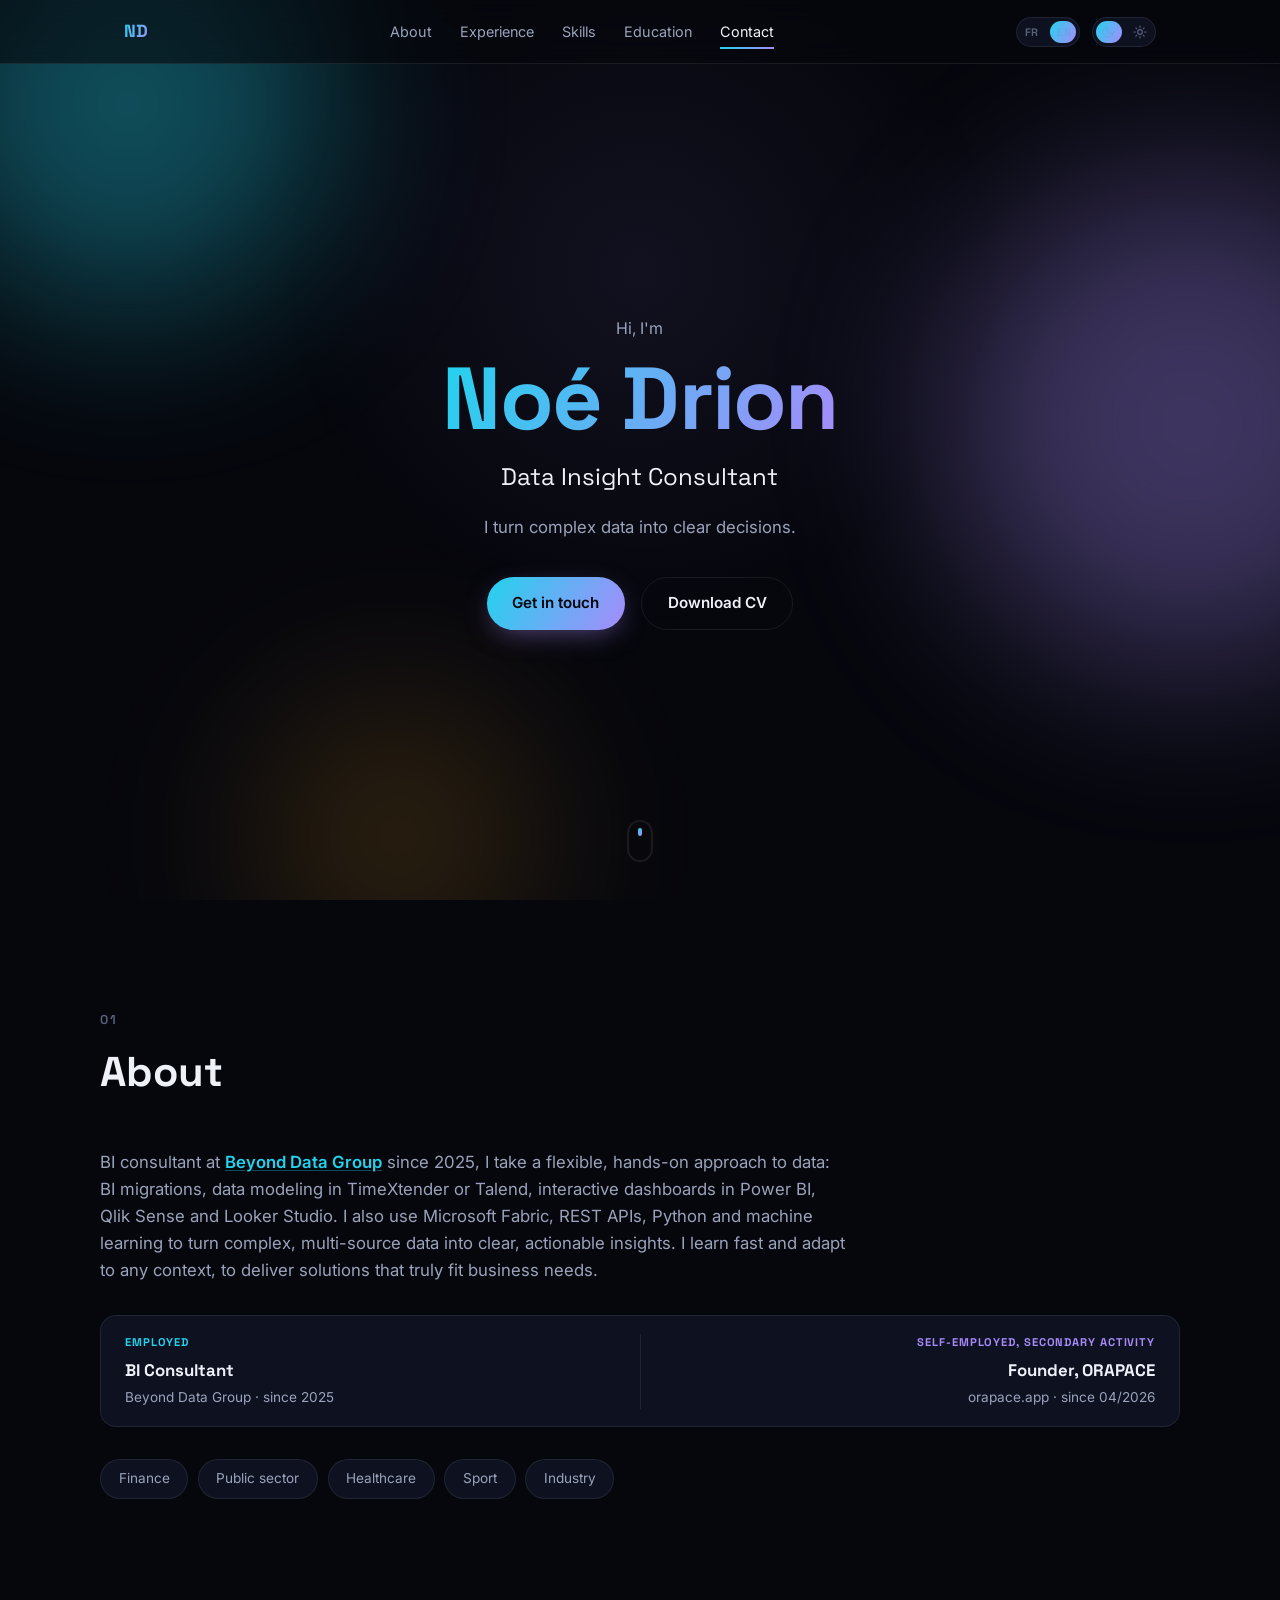
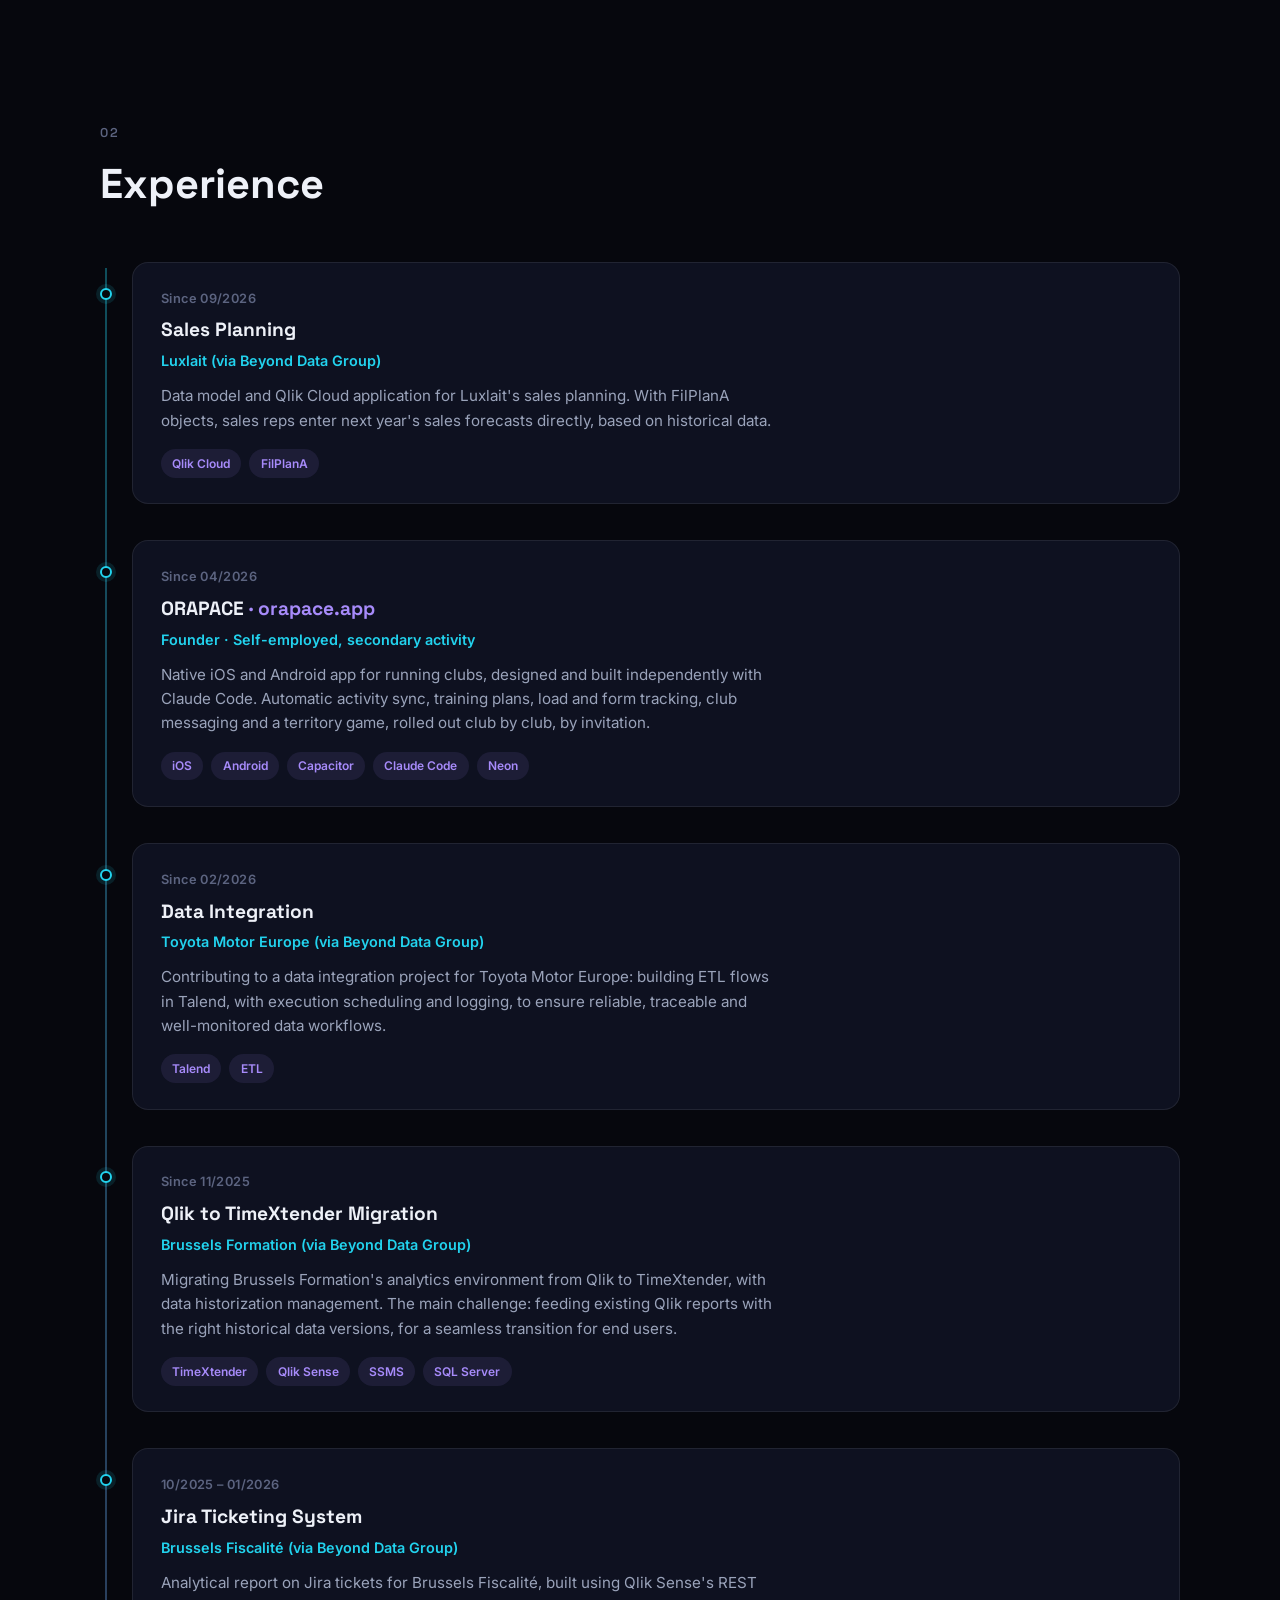
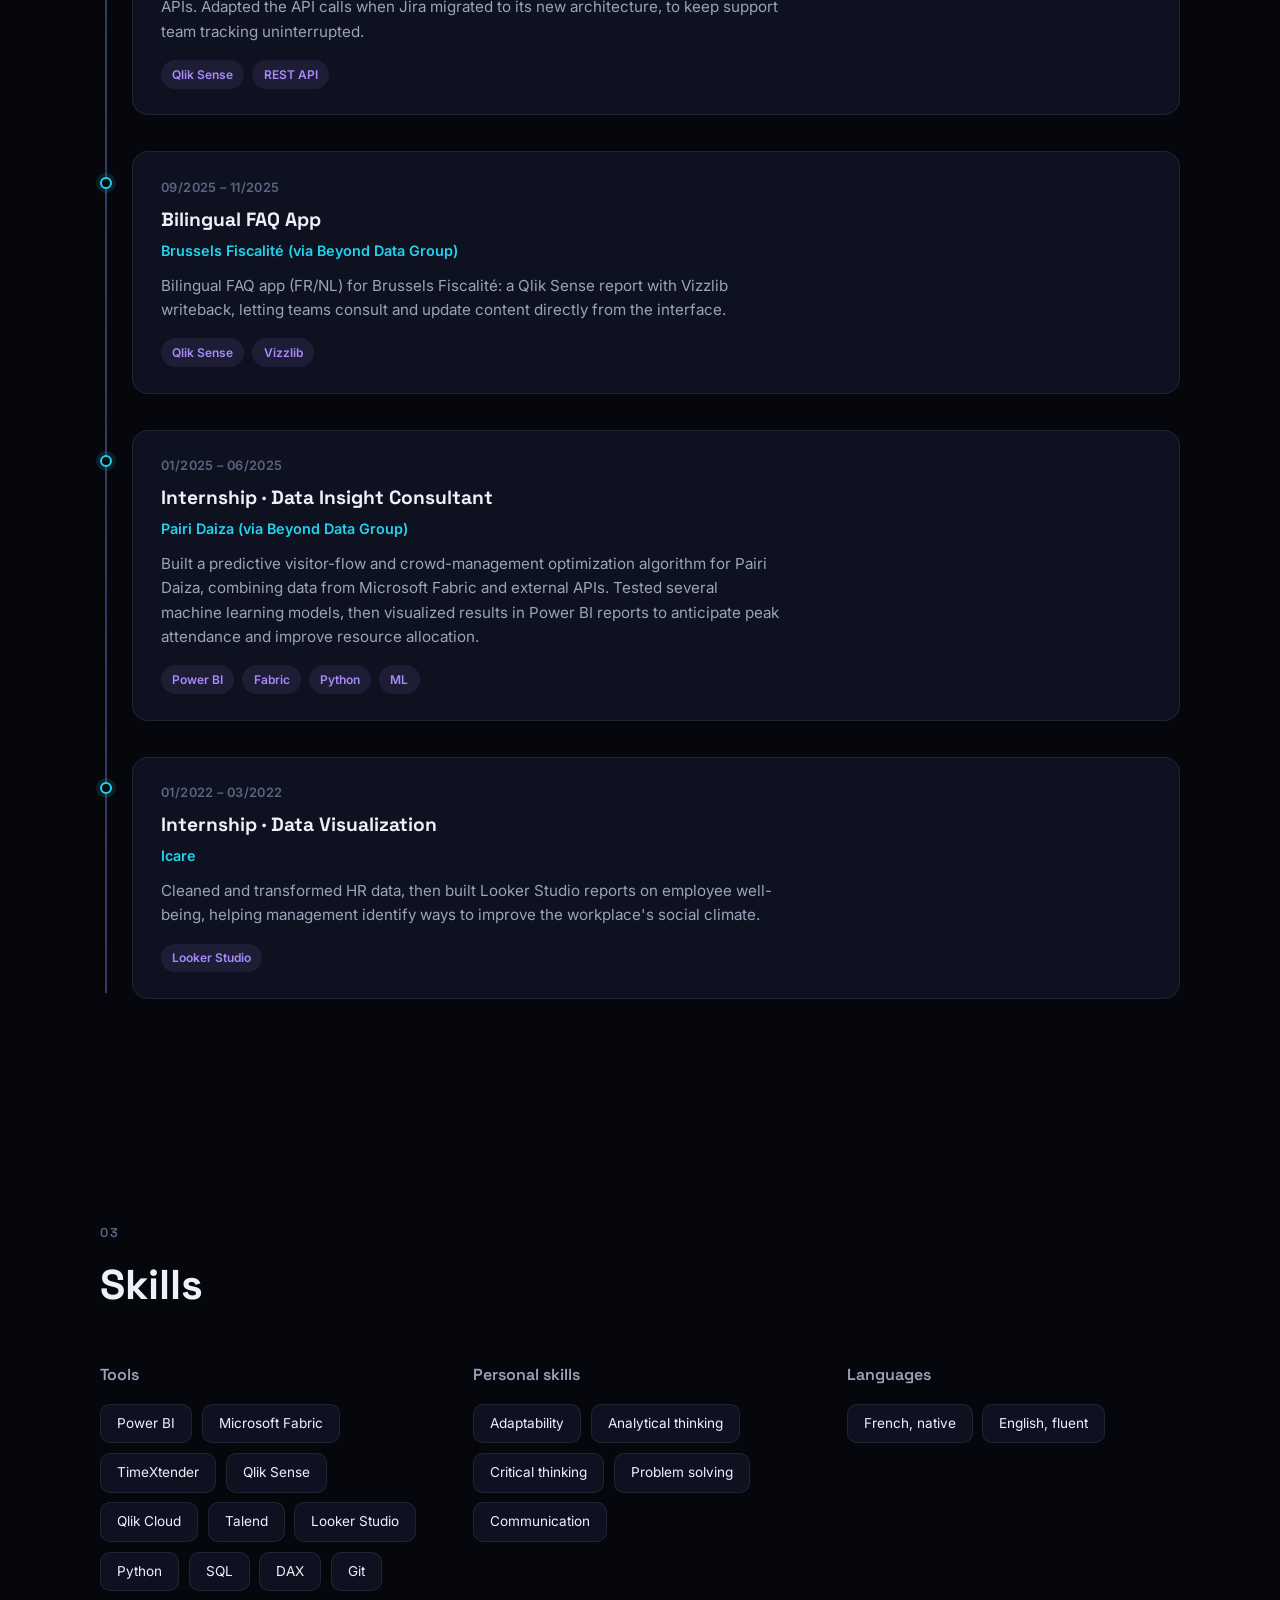
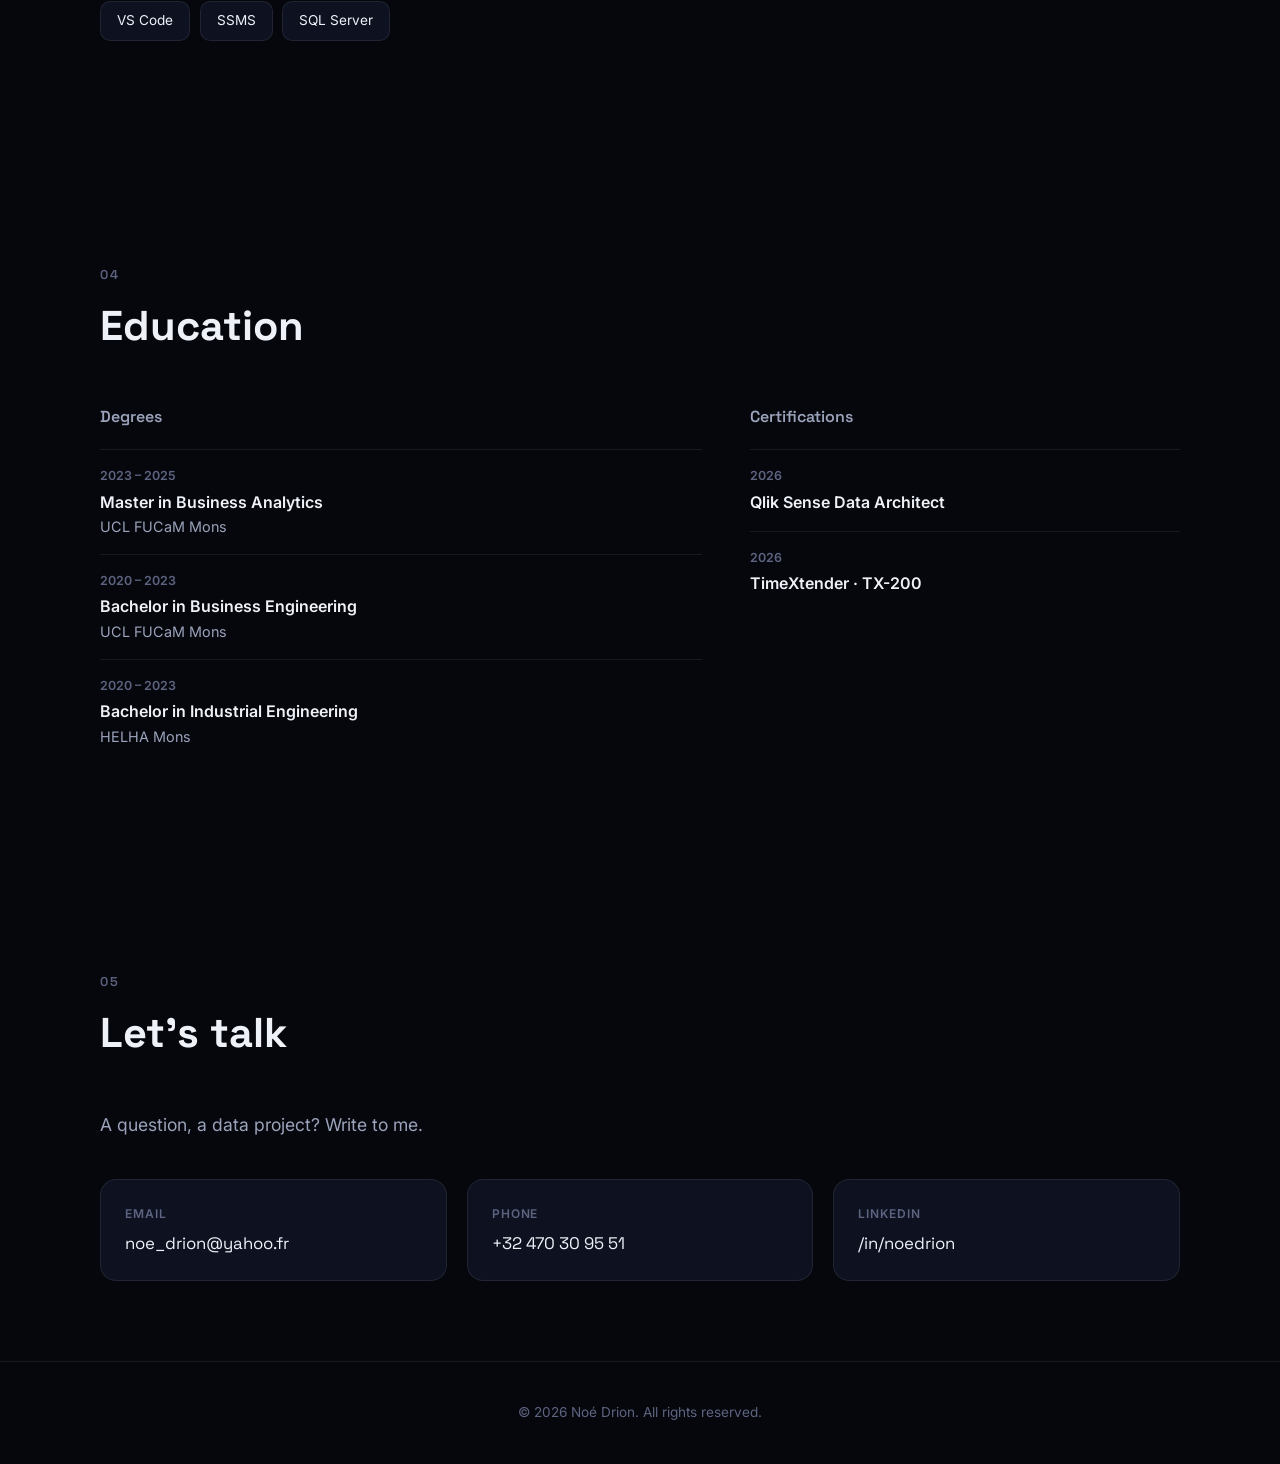
==== commit b442ac74: "Add light/dark theme toggle, Luxlait mission, and ORAPACE independent activity - Add a light/dark th" ====
--- a/index.html
+++ b/index.html
@@ -140,6 +140,20 @@
         needs.
       </p>
 
+      <div class="dual reveal">
+        <div class="dual__col dual__col--employed">
+          <p class="dual__kicker"><span class="lang-fr">Salarié</span><span class="lang-en">Employed</span></p>
+          <p class="dual__title"><span class="lang-fr">Consultant BI</span><span class="lang-en">BI Consultant</span></p>
+          <p class="dual__sub">Beyond Data Group <span class="lang-fr">· depuis 2025</span><span class="lang-en">· since 2025</span></p>
+        </div>
+        <div class="dual__divider" aria-hidden="true"></div>
+        <div class="dual__col dual__col--indep">
+          <p class="dual__kicker"><span class="lang-fr">Indépendant complémentaire</span><span class="lang-en">Self-employed, secondary activity</span></p>
+          <p class="dual__title"><span class="lang-fr">Fondateur, ORAPACE</span><span class="lang-en">Founder, ORAPACE</span></p>
+          <p class="dual__sub"><a href="https://orapace.app" target="_blank" rel="noopener noreferrer">orapace.app</a> <span class="lang-fr">· depuis 04/2026</span><span class="lang-en">· since 04/2026</span></p>
+        </div>
+      </div>
+
       <div class="areas reveal">
         <span class="area-chip">Finance</span>
         <span class="area-chip"><span class="lang-fr">Secteur public</span><span class="lang-en">Public sector</span></span>
@@ -164,33 +178,35 @@
           <div class="timeline__dot"></div>
           <div class="tcard">
             <p class="tcard__period">
-              <span class="lang-fr">Depuis 2026</span>
-              <span class="lang-en">Since 2026</span>
+              <span class="lang-fr">Depuis 09/2026</span>
+              <span class="lang-en">Since 09/2026</span>
             </p>
             <h3 class="tcard__title">
-              <span class="lang-fr">Applications personnelles</span>
-              <span class="lang-en">Personal apps</span>
-            </h3>
+              <span class="lang-fr">Planification des ventes</span>
+              <span class="lang-en">Sales Planning</span>
+            </h3>
+            <p class="tcard__company">Luxlait (via <a href="https://www.beyond-data.group/" target="_blank" rel="noopener noreferrer">Beyond Data Group</a>)</p>
+            <p class="lang-fr">Modèle de données et application Qlik Cloud pour la planification des ventes de Luxlait. Grâce à des objets FilPlanA, les commerciaux encodent directement leurs prévisions de vente pour l'année suivante, sur base de l'historique.</p>
+            <p class="lang-en">Data model and Qlik Cloud application for Luxlait's sales planning. With FilPlanA objects, sales reps enter next year's sales forecasts directly, based on historical data.</p>
+            <div class="tcard__tags"><span>Qlik Cloud</span><span>FilPlanA</span></div>
+          </div>
+        </li>
+
+        <li class="timeline__item reveal">
+          <div class="timeline__dot"></div>
+          <div class="tcard">
+            <p class="tcard__period">
+              <span class="lang-fr">Depuis 04/2026</span>
+              <span class="lang-en">Since 04/2026</span>
+            </p>
+            <h3 class="tcard__title">ORAPACE <a href="https://orapace.app" target="_blank" rel="noopener noreferrer">· orapace.app</a></h3>
             <p class="tcard__company">
-              <span class="lang-fr">Projets perso</span><span class="lang-en">Side projects</span>
+              <span class="lang-fr">Fondateur · Indépendant complémentaire</span>
+              <span class="lang-en">Founder · Self-employed, secondary activity</span>
             </p>
-            <p class="lang-fr">Depuis 2026, je développe en parallèle plusieurs applications pour mon usage quotidien : rester en contact avec mes proches, suivre mes journées, et d'autres idées au fil de l'eau. Je m'appuie sur des services de base de données externes comme Neon ou Supabase, et j'héberge mes sites sur des plateformes comme Render. J'aime utiliser les outils d'aujourd'hui, notamment l'IA, pour développer rapidement des petits outils pratiques au quotidien.</p>
-            <p class="lang-en">Since 2026, I've been building a range of apps for everyday use: staying in touch with family and friends, tracking my days, and other ideas along the way. I rely on external database services like Neon or Supabase, and host my sites on platforms like Render. I like using today's tools, especially AI, to quickly build practical everyday tools.</p>
-            <div class="tcard__tags"><span>Neon</span><span>Render</span><span>Claude Code</span><span>VS Code</span></div>
-
-            <details class="tcard__example">
-              <summary>
-                <span class="lang-fr">Exemple : ORAPACE</span>
-                <span class="lang-en">Example: ORAPACE</span>
-              </summary>
-              <div class="tcard__example-body">
-                <p class="tcard__example-link">
-                  <a href="https://orapace.app" target="_blank" rel="noopener noreferrer">orapace.app</a>
-                </p>
-                <p class="lang-fr">Une web app (PWA) pour coureurs et traileurs : tableau de bord d'entraînement (synchronisation Garmin/Coros), messagerie, communauté (chat, classements, capture de territoire) et suivi en direct des courses. Développée avec Claude Code.</p>
-                <p class="lang-en">A web app (PWA) for runners and trail runners: training dashboard (Garmin/Coros sync), messaging, community features (chat, leaderboards, territory capture) and live race tracking. Built with Claude Code.</p>
-              </div>
-            </details>
+            <p class="lang-fr">Application native iOS et Android pour les clubs de course à pied, conçue et développée en autonomie avec Claude Code. Synchronisation automatique des sorties, plans d'entraînement, suivi de charge et de forme, messagerie de club et jeu de territoire, déployée club par club sur invitation.</p>
+            <p class="lang-en">Native iOS and Android app for running clubs, designed and built independently with Claude Code. Automatic activity sync, training plans, load and form tracking, club messaging and a territory game, rolled out club by club, by invitation.</p>
+            <div class="tcard__tags"><span>iOS</span><span>Android</span><span>Capacitor</span><span>Claude Code</span><span>Neon</span></div>
           </div>
         </li>
 
@@ -307,7 +323,7 @@
           <h3><span class="lang-fr">Outils</span><span class="lang-en">Tools</span></h3>
           <div class="tag-cloud">
             <span>Power BI</span><span>Microsoft Fabric</span><span>TimeXtender</span>
-            <span>Qlik Sense</span><span>Talend</span><span>Looker Studio</span>
+            <span>Qlik Sense</span><span>Qlik Cloud</span><span>Talend</span><span>Looker Studio</span>
             <span>Python</span><span>SQL</span><span>DAX</span><span>Git</span>
             <span>VS Code</span><span>SSMS</span><span>SQL Server</span>
           </div>
--- a/assets/css/style.css
+++ b/assets/css/style.css
@@ -615,6 +615,82 @@
   text-decoration: underline;
 }
 
+.dual {
+  display: grid;
+  grid-template-columns: 1fr auto 1fr;
+  align-items: center;
+  gap: 1.5rem;
+  margin-top: 2rem;
+  padding: 1.1rem 1.5rem;
+  border: 1px solid var(--border);
+  border-radius: var(--radius);
+  background: var(--bg-elevated);
+}
+
+.dual__divider {
+  width: 1px;
+  align-self: stretch;
+  background: var(--border);
+}
+
+.dual__kicker {
+  font-family: var(--font-display);
+  font-size: 0.7rem;
+  font-weight: 700;
+  letter-spacing: 0.08em;
+  text-transform: uppercase;
+}
+
+.dual__col--employed .dual__kicker {
+  color: var(--cyan);
+}
+
+.dual__col--indep .dual__kicker {
+  color: var(--violet);
+}
+
+.dual__title {
+  font-family: var(--font-display);
+  font-size: 1.05rem;
+  font-weight: 700;
+  color: var(--text);
+  margin-top: 0.3rem;
+}
+
+.dual__sub {
+  font-size: 0.85rem;
+  color: var(--text-dim);
+  margin-top: 0.2rem;
+}
+
+.dual__sub a {
+  color: inherit;
+}
+
+.dual__sub a:hover {
+  text-decoration: underline;
+}
+
+.dual__col--indep {
+  text-align: right;
+}
+
+@media (max-width: 620px) {
+  .dual {
+    grid-template-columns: 1fr;
+    text-align: left;
+  }
+
+  .dual__divider {
+    width: 100%;
+    height: 1px;
+  }
+
+  .dual__col--indep {
+    text-align: left;
+  }
+}
+
 .areas {
   display: flex;
   flex-wrap: wrap;
@@ -704,6 +780,14 @@
   margin-bottom: 0.2rem;
 }
 
+.tcard__title a {
+  color: var(--violet);
+}
+
+.tcard__title a:hover {
+  text-decoration: underline;
+}
+
 .tcard__company {
   color: var(--cyan);
   font-size: 0.9rem;
@@ -735,66 +819,6 @@
   background: rgba(var(--violet-rgb), 0.1);
   color: var(--violet);
   font-weight: 600;
-}
-
-.tcard__example {
-  margin-top: 1.1rem;
-  padding-top: 1rem;
-  border-top: 1px solid var(--border);
-}
-
-.tcard__example summary {
-  cursor: pointer;
-  list-style: none;
-  display: inline-flex;
-  align-items: center;
-  gap: 0.5rem;
-  font-family: var(--font-display);
-  font-size: 0.9rem;
-  font-weight: 600;
-  color: var(--cyan);
-}
-
-.tcard__example summary::-webkit-details-marker {
-  display: none;
-}
-
-.tcard__example summary::after {
-  content: "";
-  width: 6px;
-  height: 6px;
-  border-right: 2px solid currentColor;
-  border-bottom: 2px solid currentColor;
-  transform: rotate(-45deg);
-  transition: transform 0.2s ease;
-}
-
-.tcard__example[open] summary::after {
-  transform: rotate(45deg);
-}
-
-.tcard__example summary:focus-visible {
-  outline: 2px solid var(--cyan);
-  outline-offset: 4px;
-  border-radius: 4px;
-}
-
-.tcard__example-body {
-  margin-top: 0.9rem;
-}
-
-.tcard__example-body p + p {
-  margin-top: 0.5rem;
-}
-
-.tcard__example-link a {
-  color: var(--cyan);
-  font-weight: 600;
-  font-size: 0.9rem;
-}
-
-.tcard__example-link a:hover {
-  text-decoration: underline;
 }
 
 /* ---------- Skills ---------- */
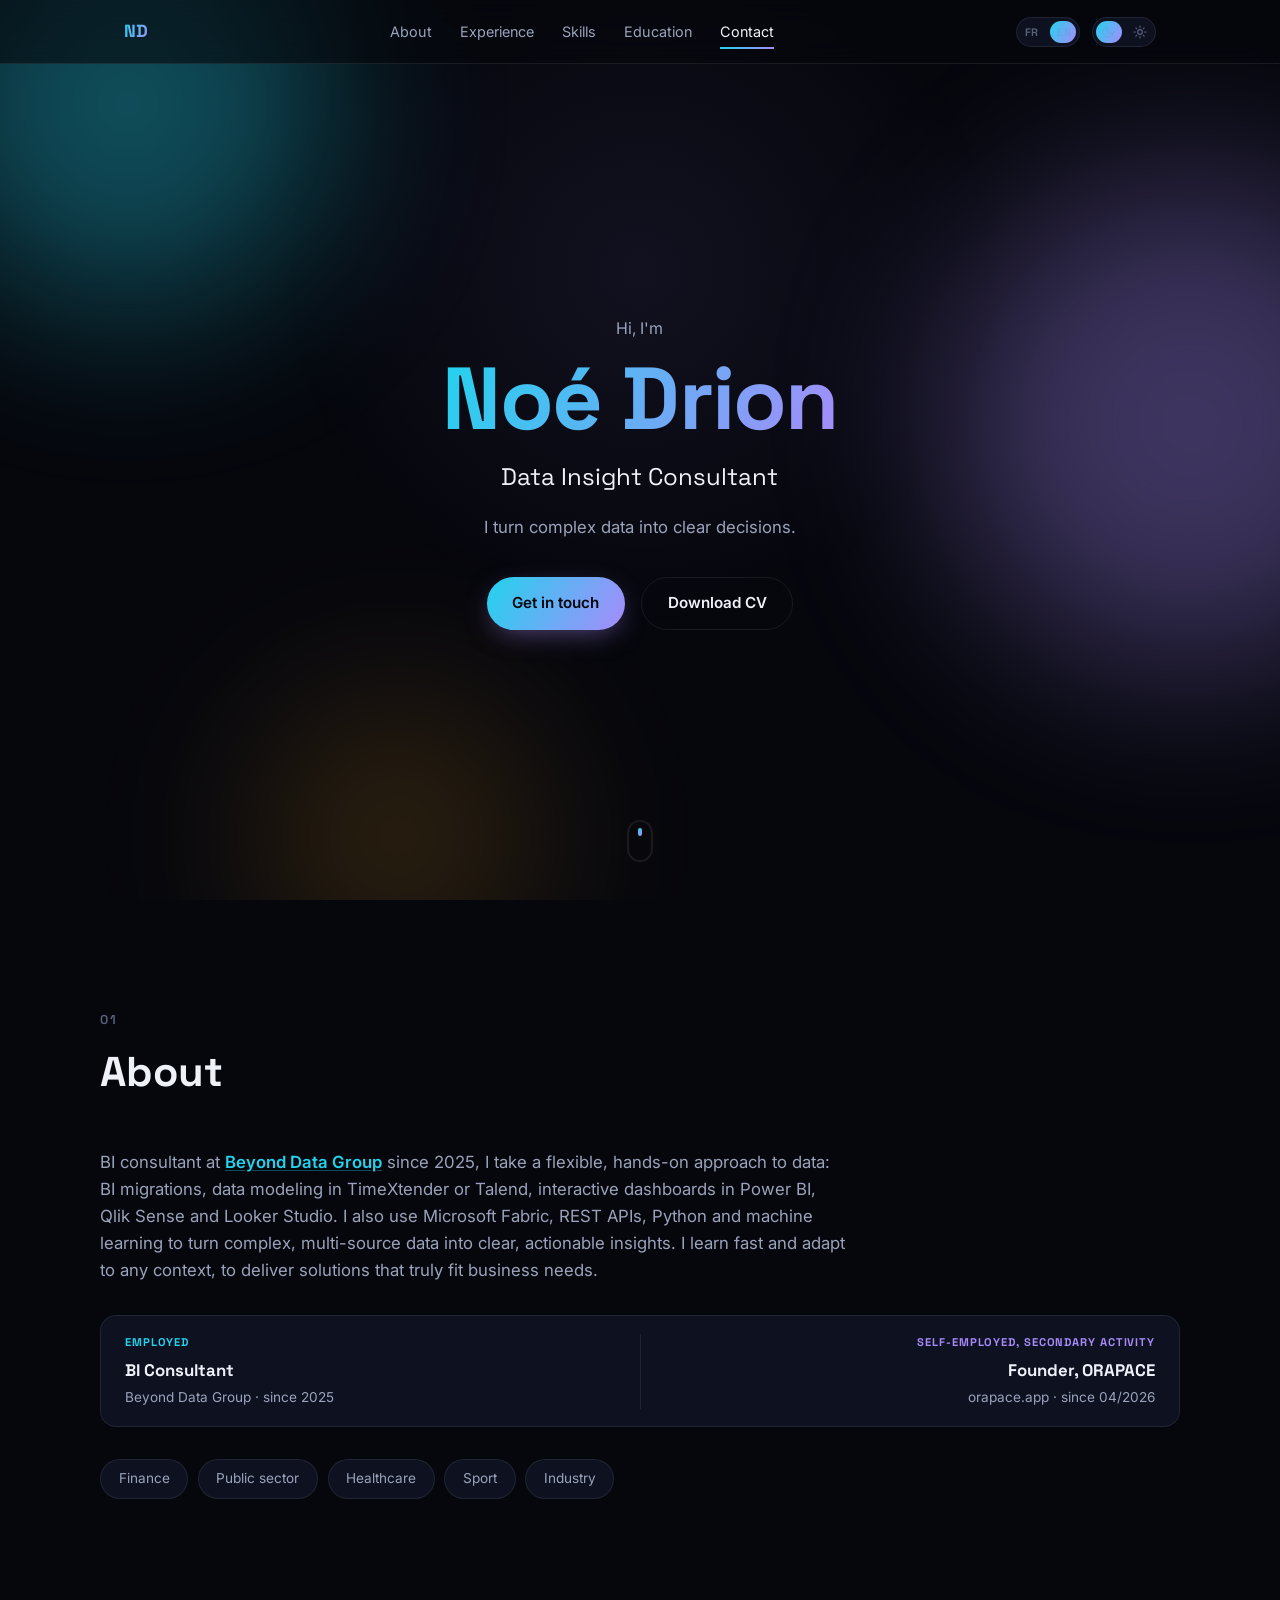
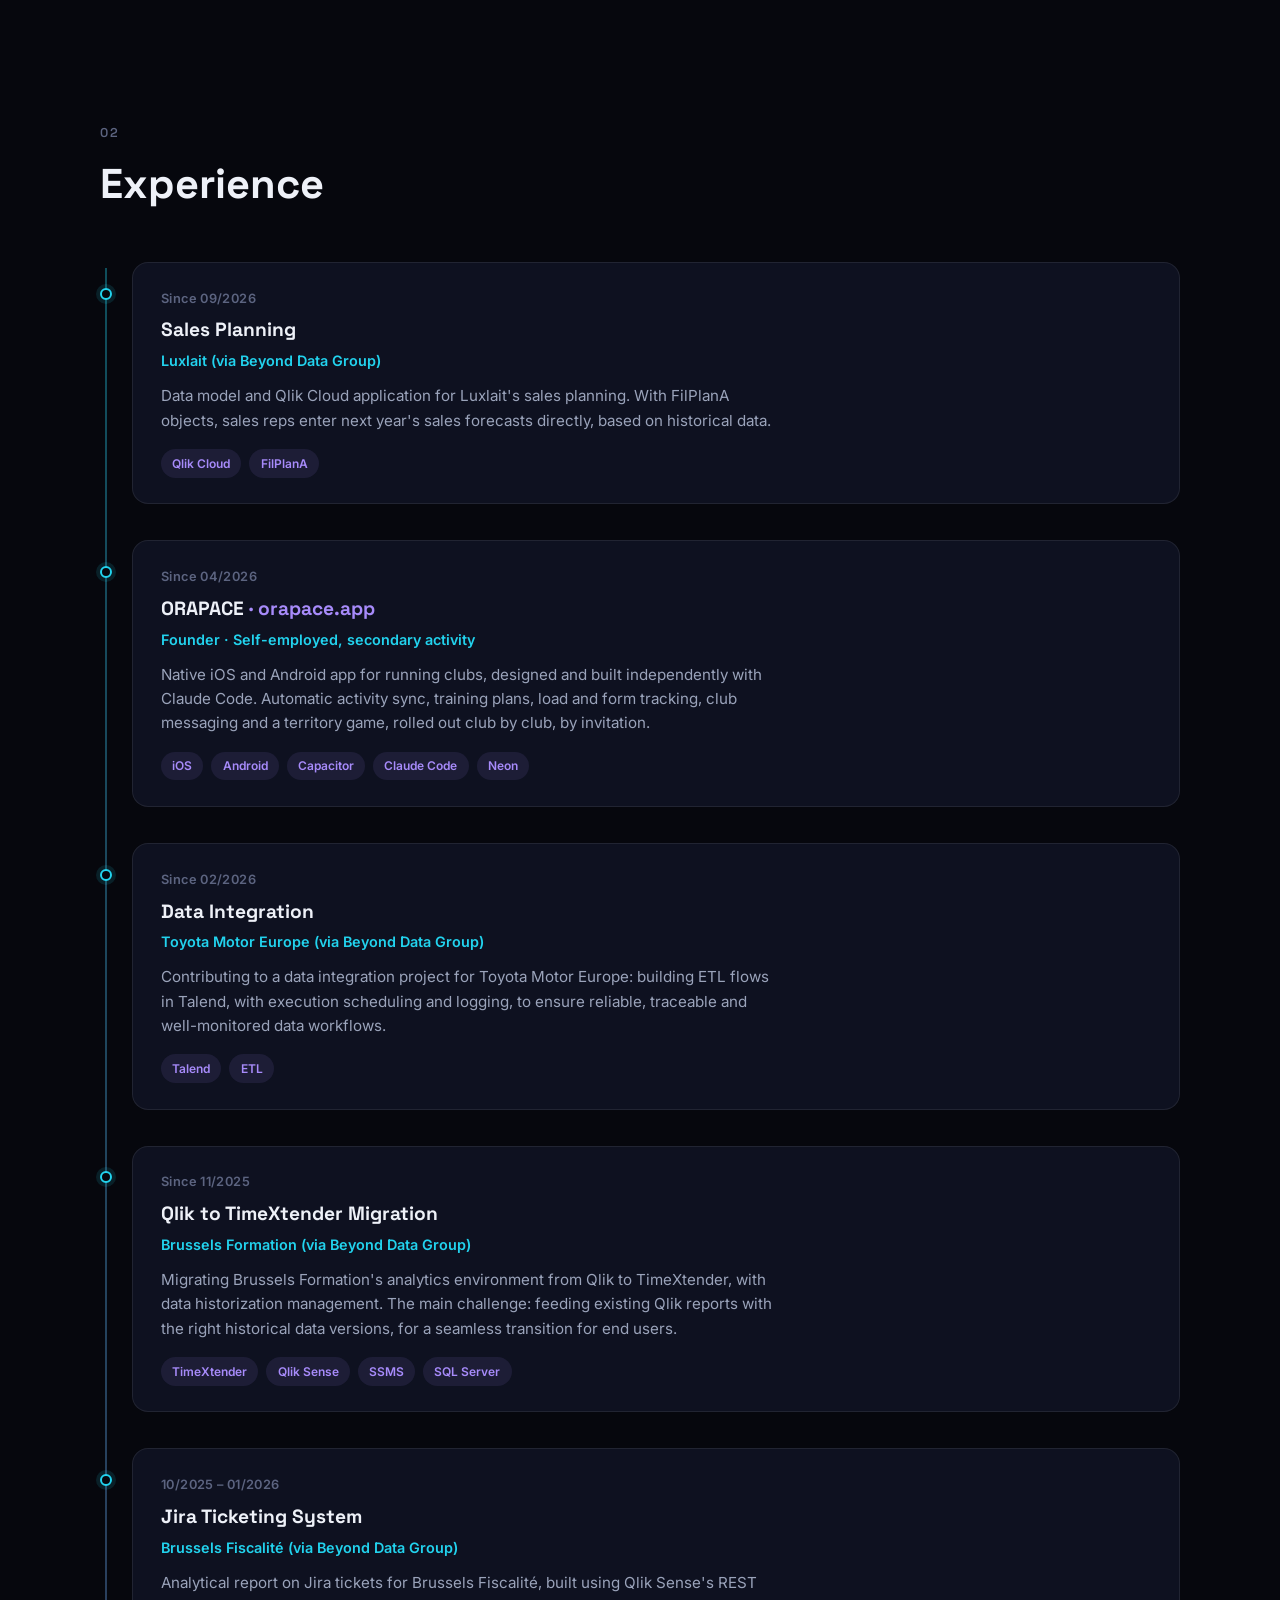
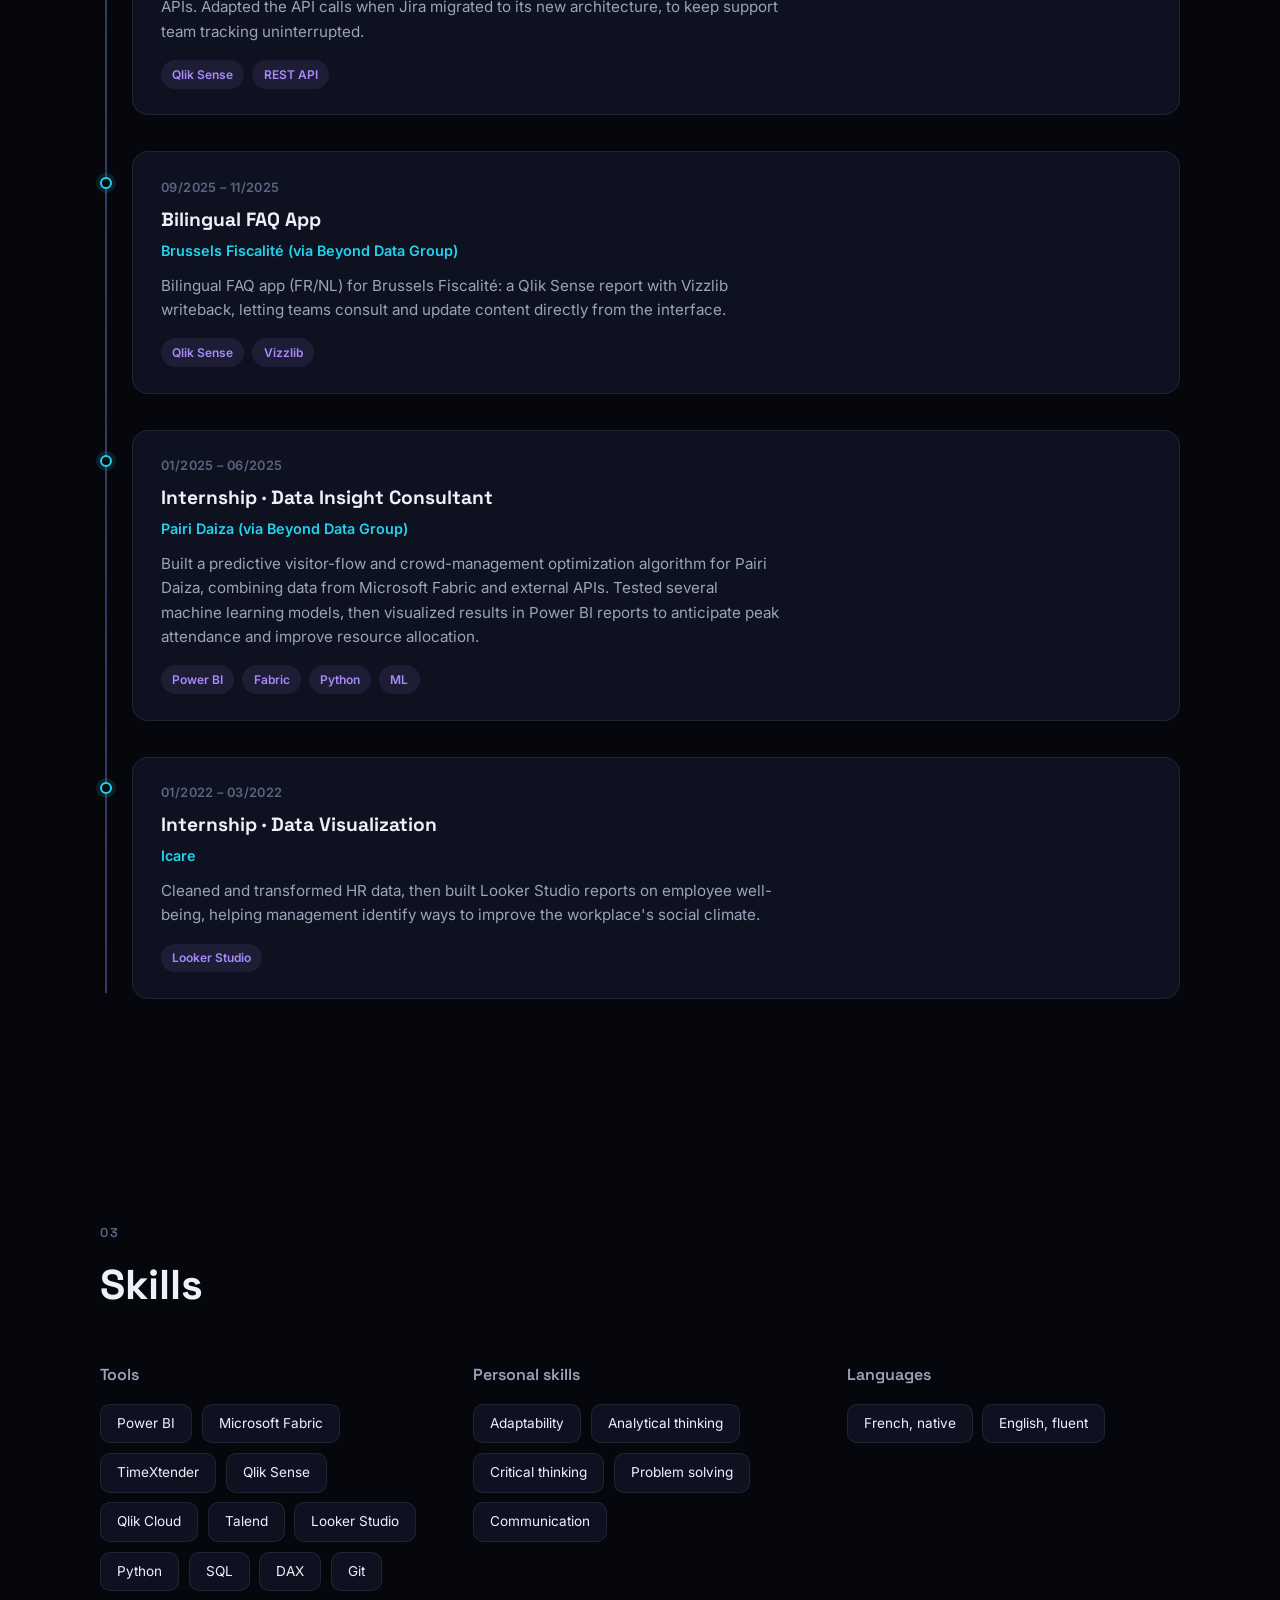
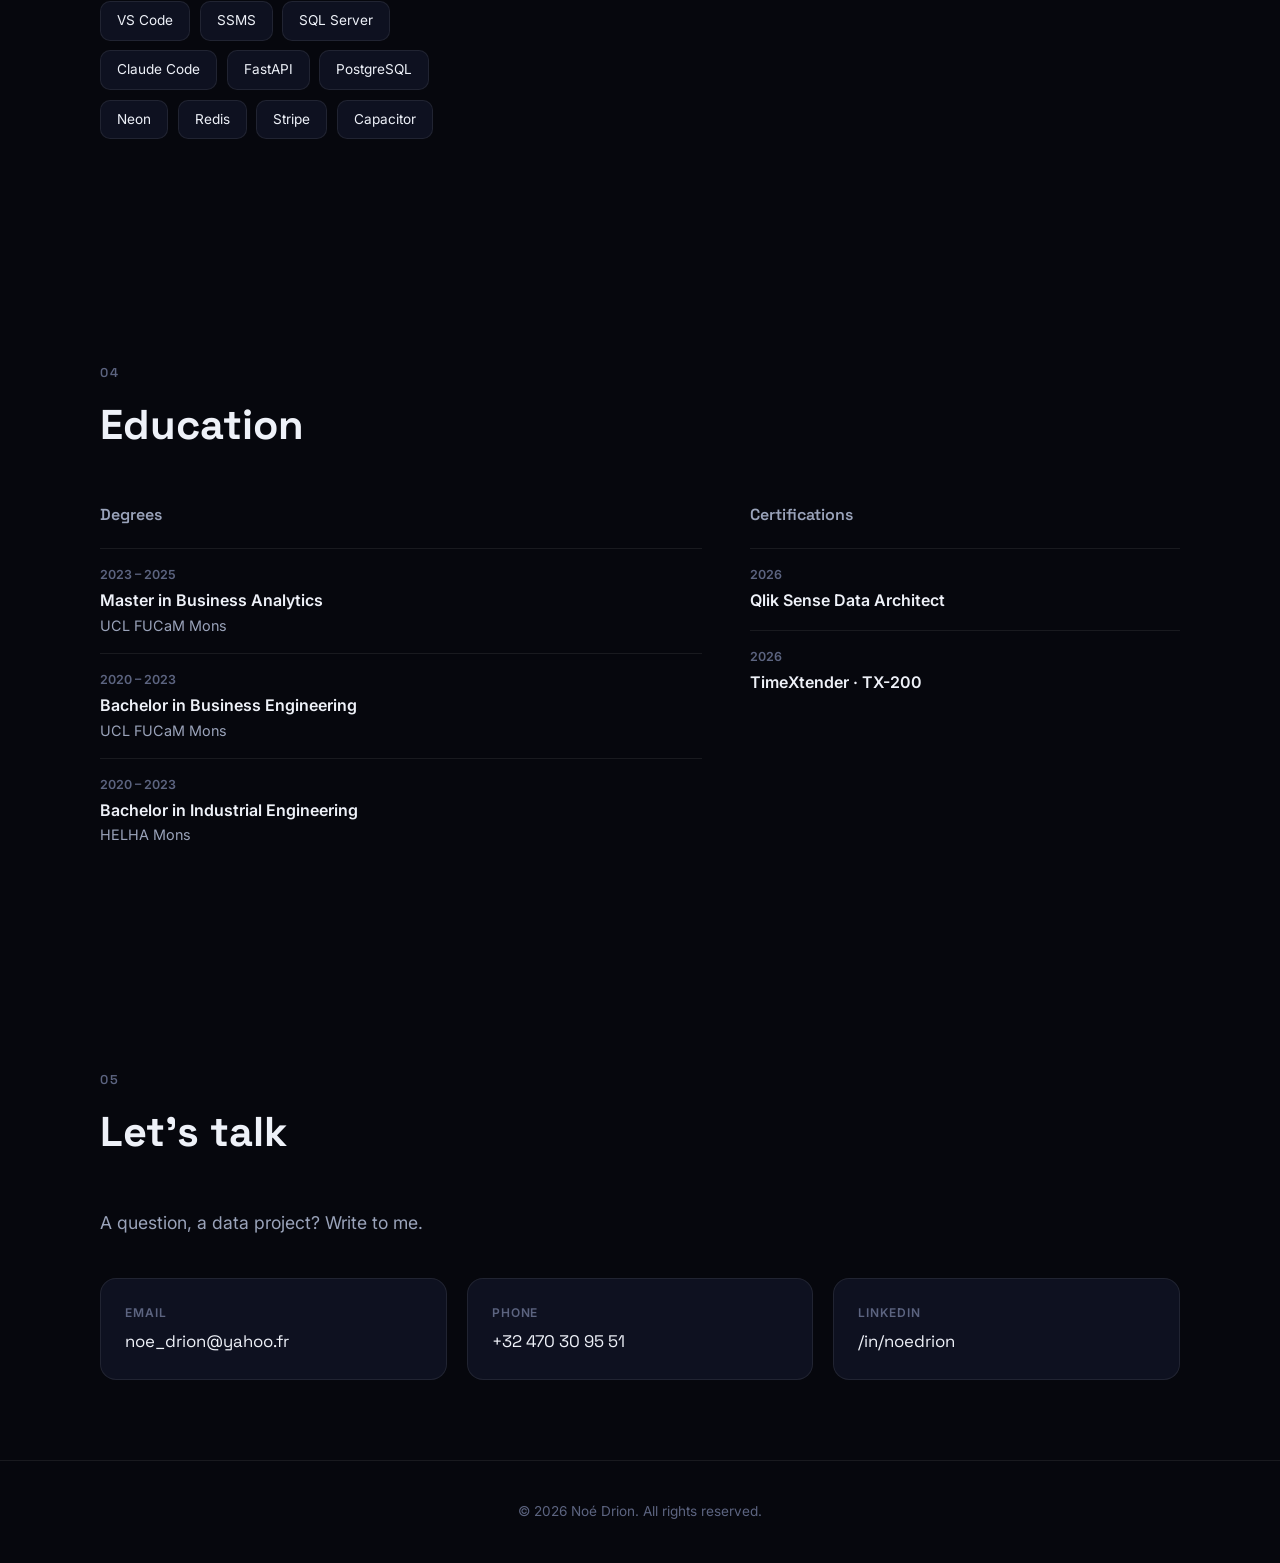
==== commit ea5fc853: "claude code" ====
--- a/index.html
+++ b/index.html
@@ -326,6 +326,8 @@
             <span>Qlik Sense</span><span>Qlik Cloud</span><span>Talend</span><span>Looker Studio</span>
             <span>Python</span><span>SQL</span><span>DAX</span><span>Git</span>
             <span>VS Code</span><span>SSMS</span><span>SQL Server</span>
+            <span>Claude Code</span><span>FastAPI</span><span>PostgreSQL</span>
+            <span>Neon</span><span>Redis</span><span>Stripe</span><span>Capacitor</span>
           </div>
         </div>
         <div class="skills-col reveal">
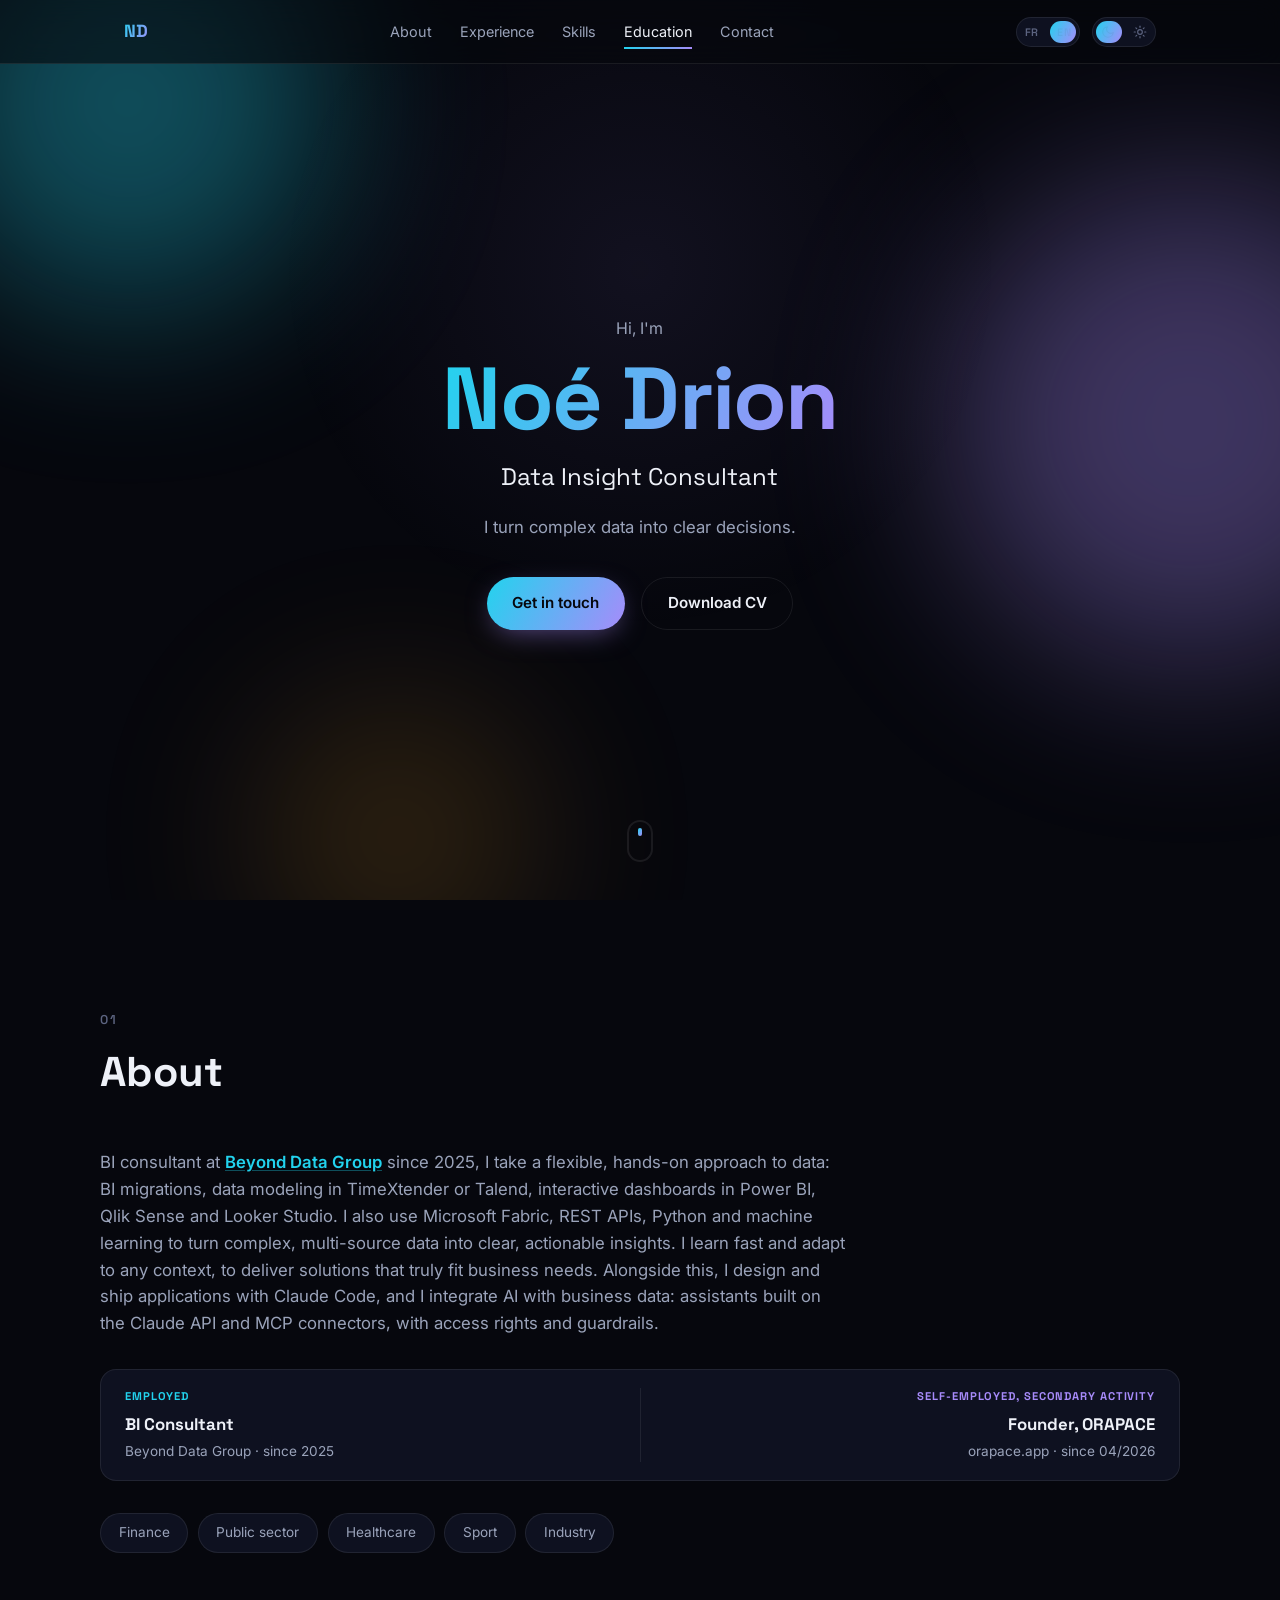
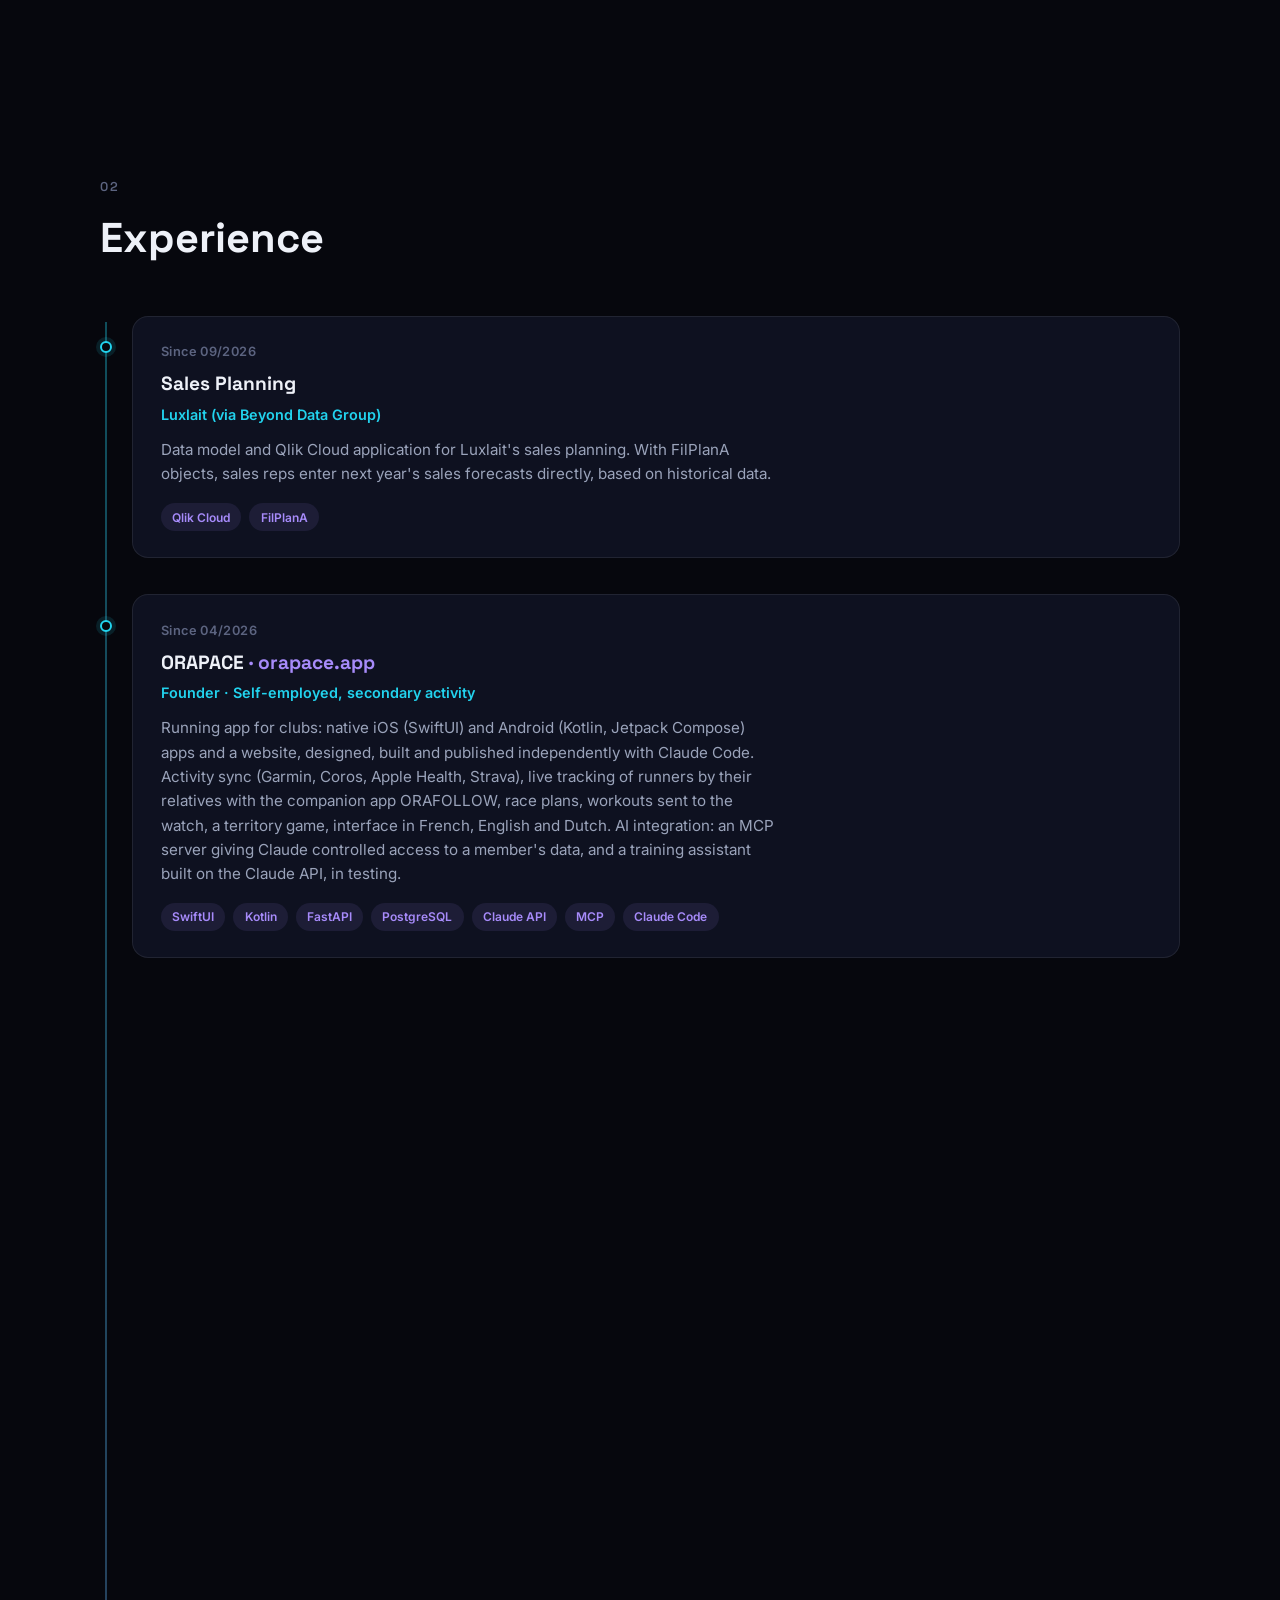
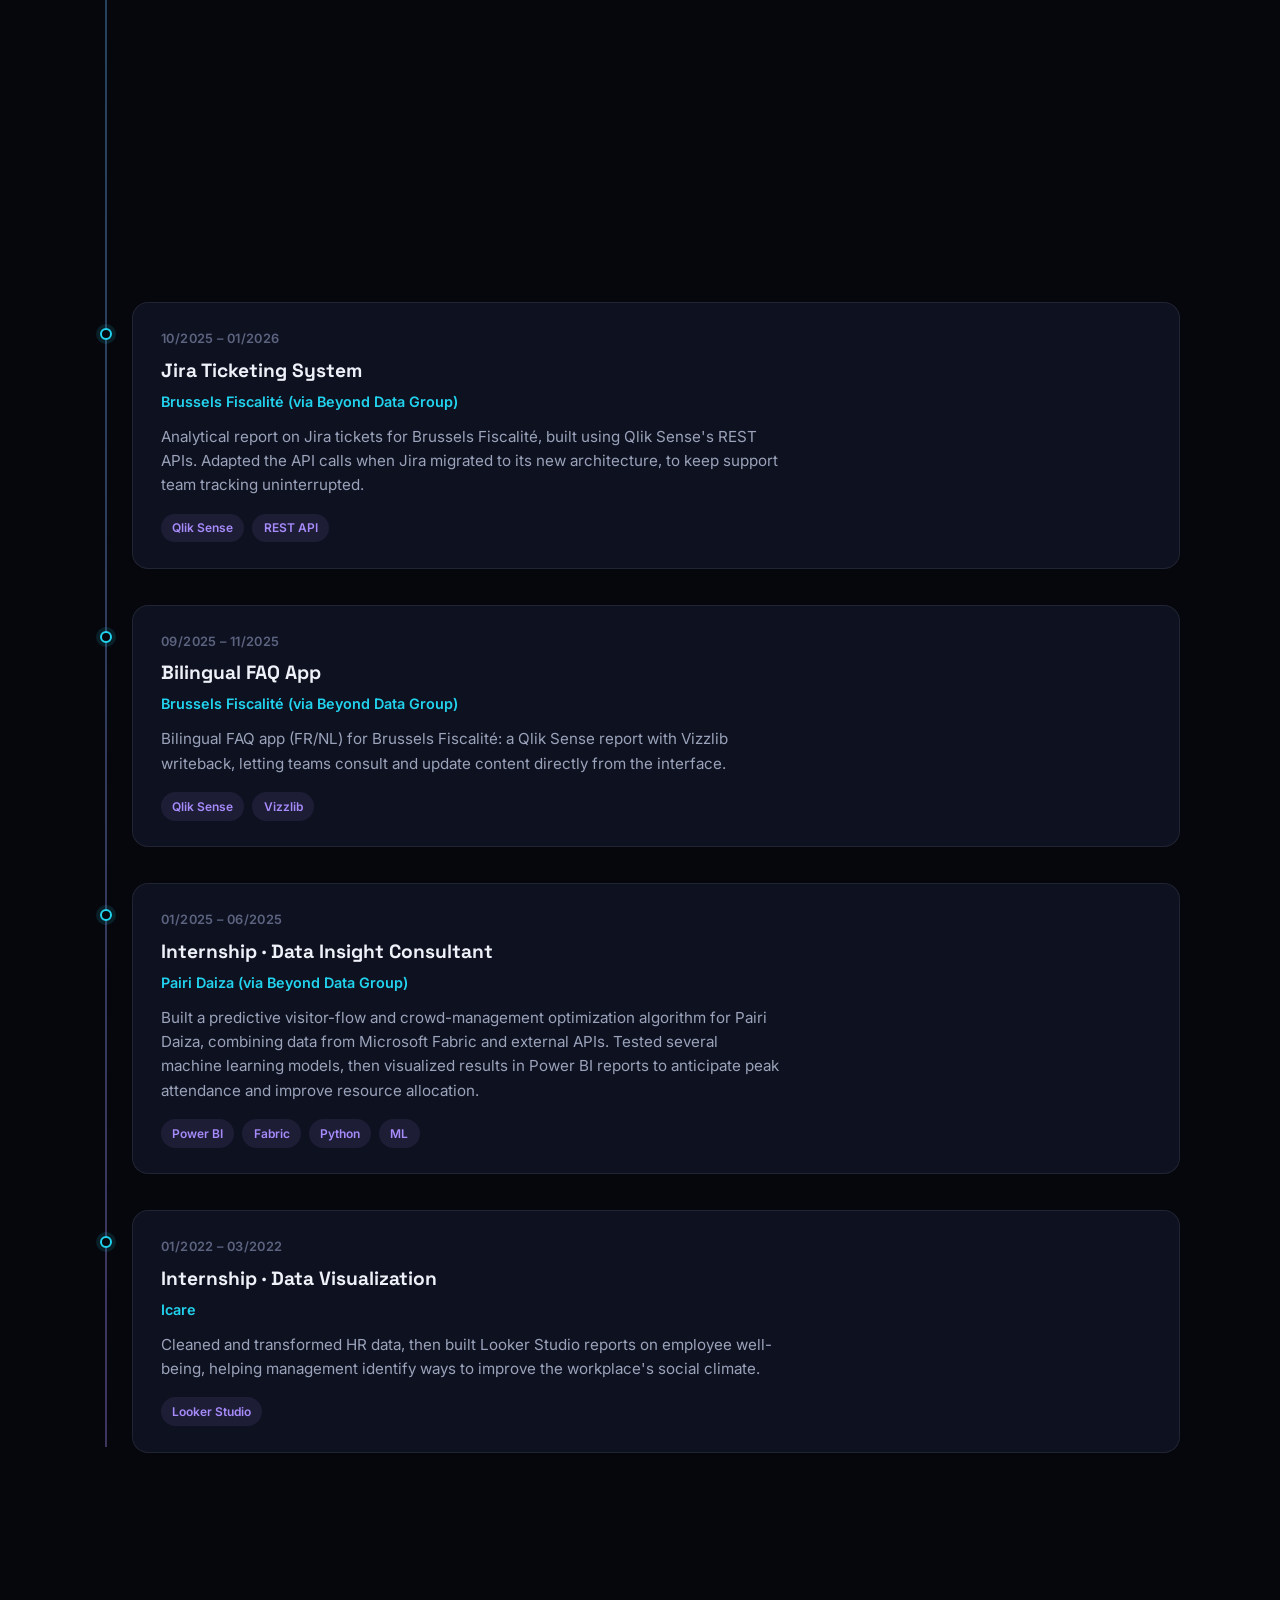
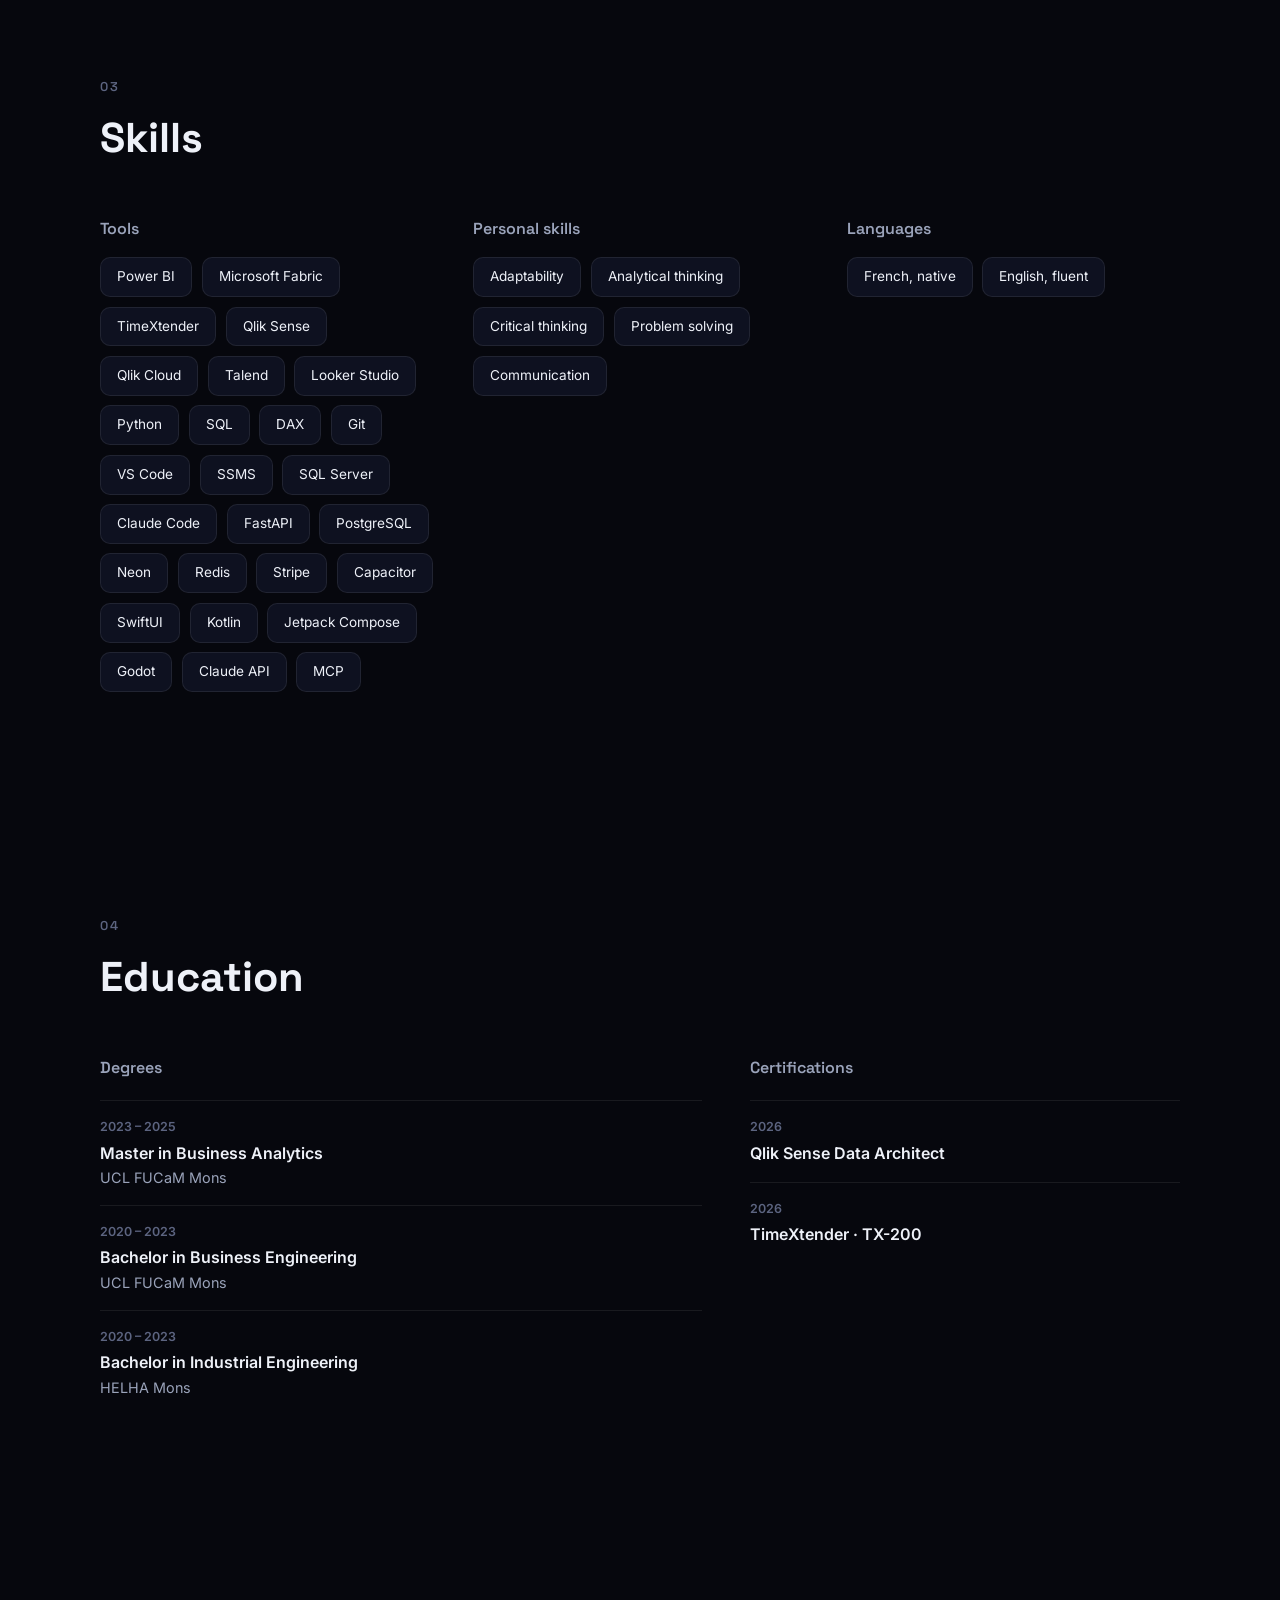
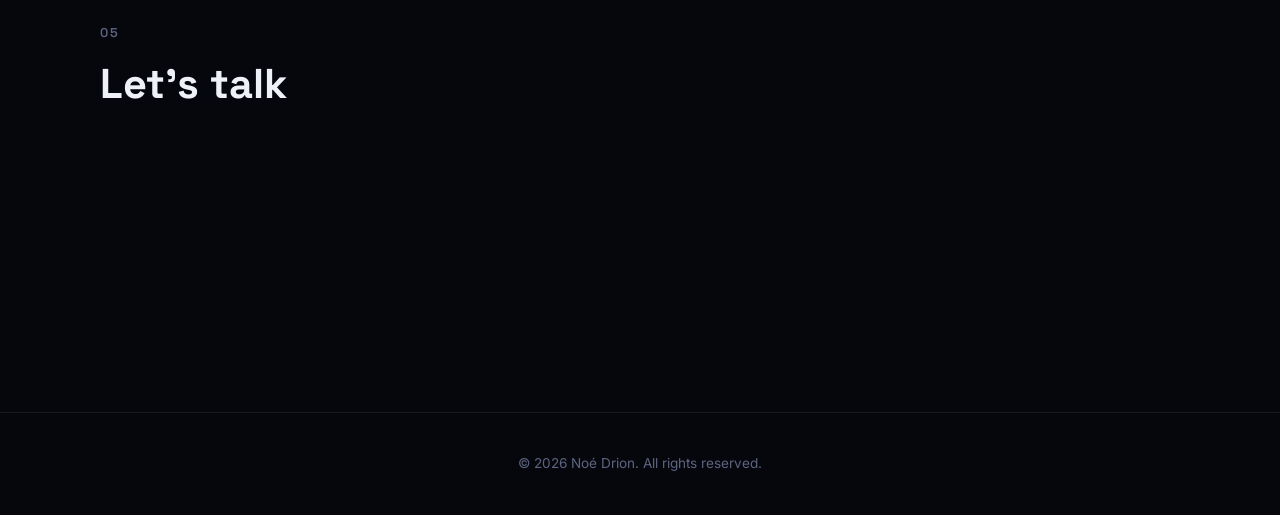
==== commit 29602c0f: "Proposition de mise à jour du CV : ORAPACE natif, IA (API de Claude, MCP), jeux mobiles" ====
--- a/index.html
+++ b/index.html
@@ -123,7 +123,7 @@
         données dans TimeXtender ou Talend, dashboards interactifs dans Power BI, Qlik Sense et Looker
         Studio. J'utilise aussi Microsoft Fabric, les API REST, Python et le machine learning pour transformer
         des données complexes et multi-sources en informations claires et exploitables. J'aime apprendre vite
-        et m'adapter à chaque contexte, pour livrer des solutions qui collent vraiment aux besoins du métier.
+        et m'adapter à chaque contexte, pour livrer des solutions qui collent vraiment aux besoins du métier. En parallèle, je conçois et publie des applications avec Claude Code, et j'intègre l'IA dans des données métier : assistants branchés sur l'API de Claude et connecteurs MCP, avec des droits d'accès et des garde-fous.
       </p>
       <p class="about__text lang-en reveal">
         BI consultant at
@@ -137,7 +137,7 @@
         or Talend, interactive dashboards in Power BI, Qlik Sense and Looker Studio. I also use Microsoft
         Fabric, REST APIs, Python and machine learning to turn complex, multi-source data into clear,
         actionable insights. I learn fast and adapt to any context, to deliver solutions that truly fit business
-        needs.
+        needs. Alongside this, I design and ship applications with Claude Code, and I integrate AI with business data: assistants built on the Claude API and MCP connectors, with access rights and guardrails.
       </p>
 
       <div class="dual reveal">
@@ -204,9 +204,27 @@
               <span class="lang-fr">Fondateur · Indépendant complémentaire</span>
               <span class="lang-en">Founder · Self-employed, secondary activity</span>
             </p>
-            <p class="lang-fr">Application native iOS et Android pour les clubs de course à pied, conçue et développée en autonomie avec Claude Code. Synchronisation automatique des sorties, plans d'entraînement, suivi de charge et de forme, messagerie de club et jeu de territoire, déployée club par club sur invitation.</p>
-            <p class="lang-en">Native iOS and Android app for running clubs, designed and built independently with Claude Code. Automatic activity sync, training plans, load and form tracking, club messaging and a territory game, rolled out club by club, by invitation.</p>
-            <div class="tcard__tags"><span>iOS</span><span>Android</span><span>Capacitor</span><span>Claude Code</span><span>Neon</span></div>
+            <p class="lang-fr">Application de course à pied pour les clubs : apps natives iOS (SwiftUI) et Android (Kotlin, Jetpack Compose) et site web, conçues, développées et publiées en autonomie avec Claude Code. Synchronisation des sorties (Garmin, Coros, Apple Santé, Strava), suivi en direct des coureurs par leurs proches avec l'app compagnon ORAFOLLOW, plan de course, séances envoyées sur la montre, jeu de territoire, interface en français, anglais et néerlandais. Intégration de l'IA : serveur MCP qui donne à Claude un accès contrôlé aux données d'un membre, et assistant d'entraînement branché sur l'API de Claude, en test.</p>
+            <p class="lang-en">Running app for clubs: native iOS (SwiftUI) and Android (Kotlin, Jetpack Compose) apps and a website, designed, built and published independently with Claude Code. Activity sync (Garmin, Coros, Apple Health, Strava), live tracking of runners by their relatives with the companion app ORAFOLLOW, race plans, workouts sent to the watch, a territory game, interface in French, English and Dutch. AI integration: an MCP server giving Claude controlled access to a member's data, and a training assistant built on the Claude API, in testing.</p>
+            <div class="tcard__tags"><span>SwiftUI</span><span>Kotlin</span><span>FastAPI</span><span>PostgreSQL</span><span>Claude API</span><span>MCP</span><span>Claude Code</span></div>
+          </div>
+        </li>
+
+        <li class="timeline__item reveal">
+          <div class="timeline__dot"></div>
+          <div class="tcard">
+            <p class="tcard__period">
+              <span class="lang-fr">Depuis 2026</span>
+              <span class="lang-en">Since 2026</span>
+            </p>
+            <h3 class="tcard__title"><span class="lang-fr">Jeux mobiles</span><span class="lang-en">Mobile games</span></h3>
+            <p class="tcard__company">
+              <span class="lang-fr">Indépendant complémentaire</span>
+              <span class="lang-en">Self-employed, secondary activity</span>
+            </p>
+            <p class="lang-fr">Conception, développement et publication de cinq jeux mobiles sur l'App Store et Google Play (moteur Godot), avec une chaîne de build, de signature et de publication automatisée pour les deux plateformes.</p>
+            <p class="lang-en">Design, development and release of five mobile games on the App Store and Google Play (Godot engine), with an automated build, signing and release pipeline for both platforms.</p>
+            <div class="tcard__tags"><span>Godot</span><span>iOS</span><span>Android</span><span>Claude Code</span></div>
           </div>
         </li>
 
@@ -328,6 +346,8 @@
             <span>VS Code</span><span>SSMS</span><span>SQL Server</span>
             <span>Claude Code</span><span>FastAPI</span><span>PostgreSQL</span>
             <span>Neon</span><span>Redis</span><span>Stripe</span><span>Capacitor</span>
+            <span>SwiftUI</span><span>Kotlin</span><span>Jetpack Compose</span><span>Godot</span>
+            <span>Claude API</span><span>MCP</span>
           </div>
         </div>
         <div class="skills-col reveal">
